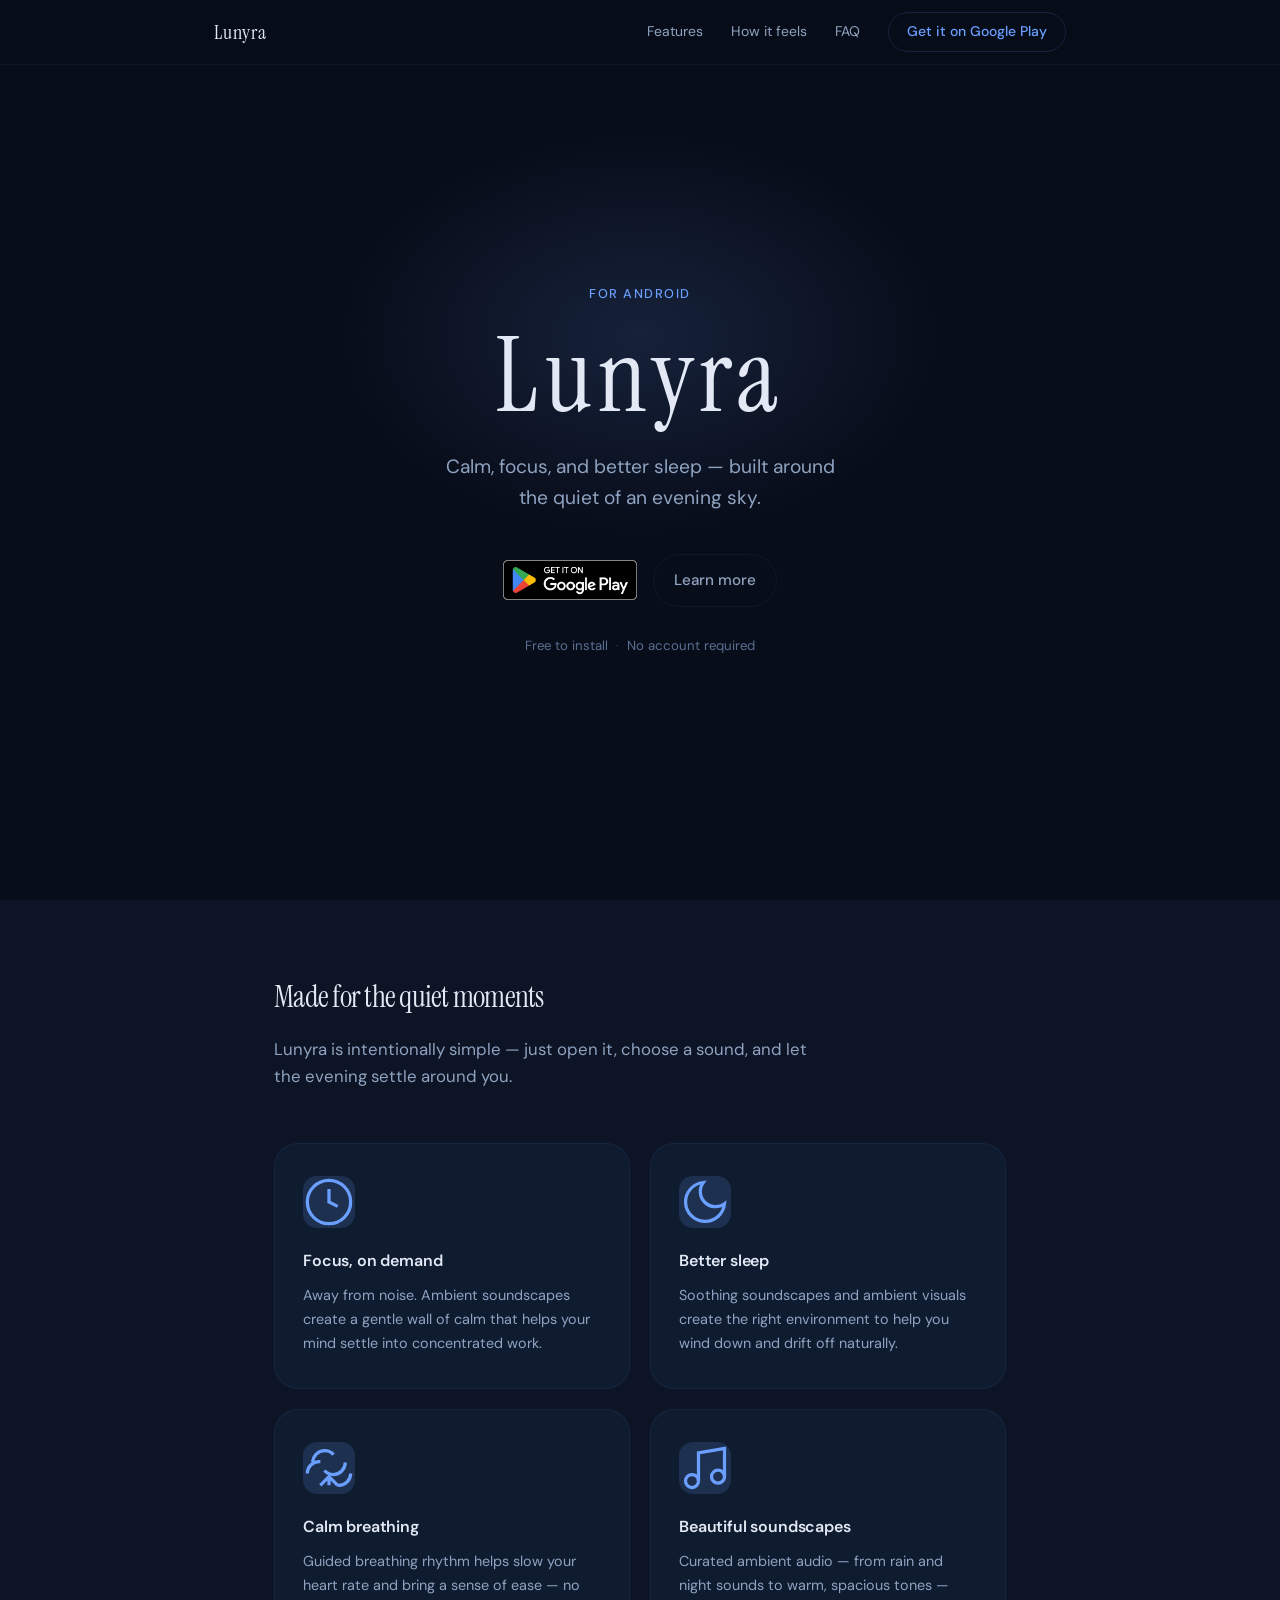
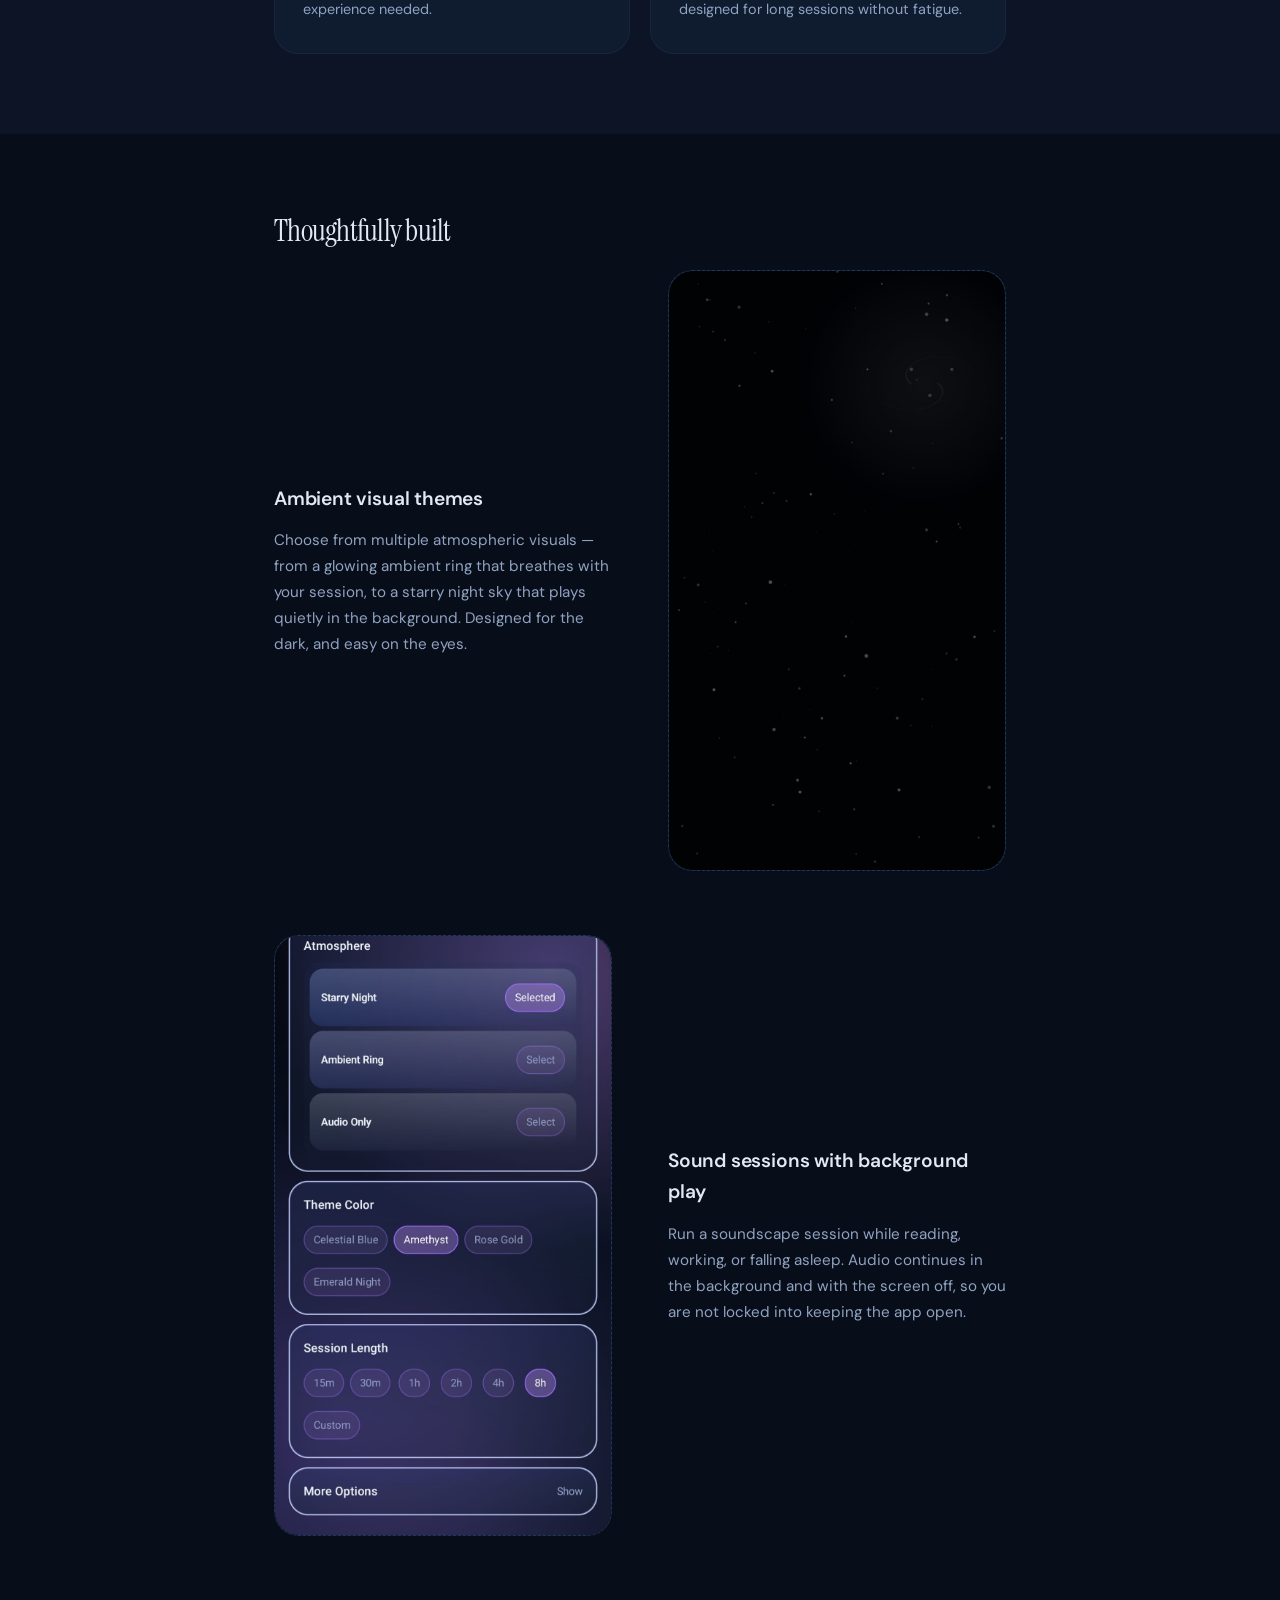
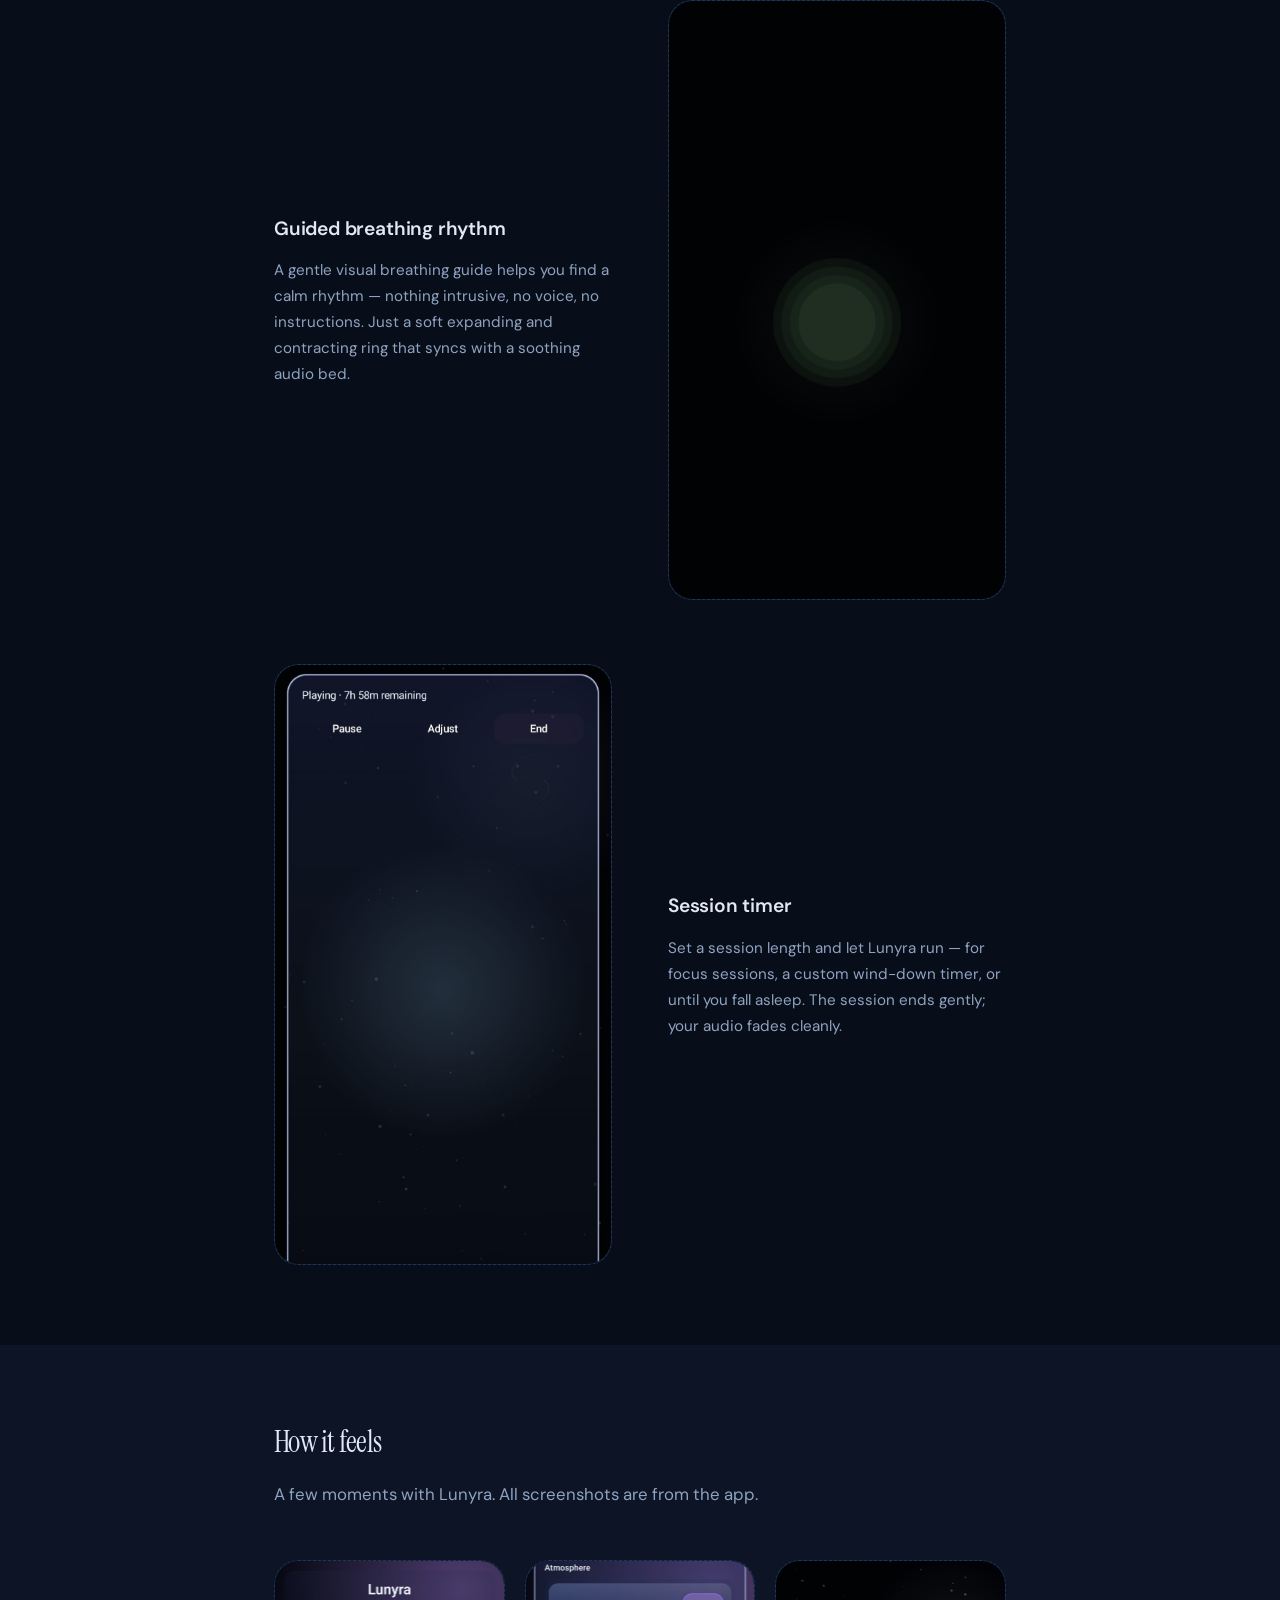
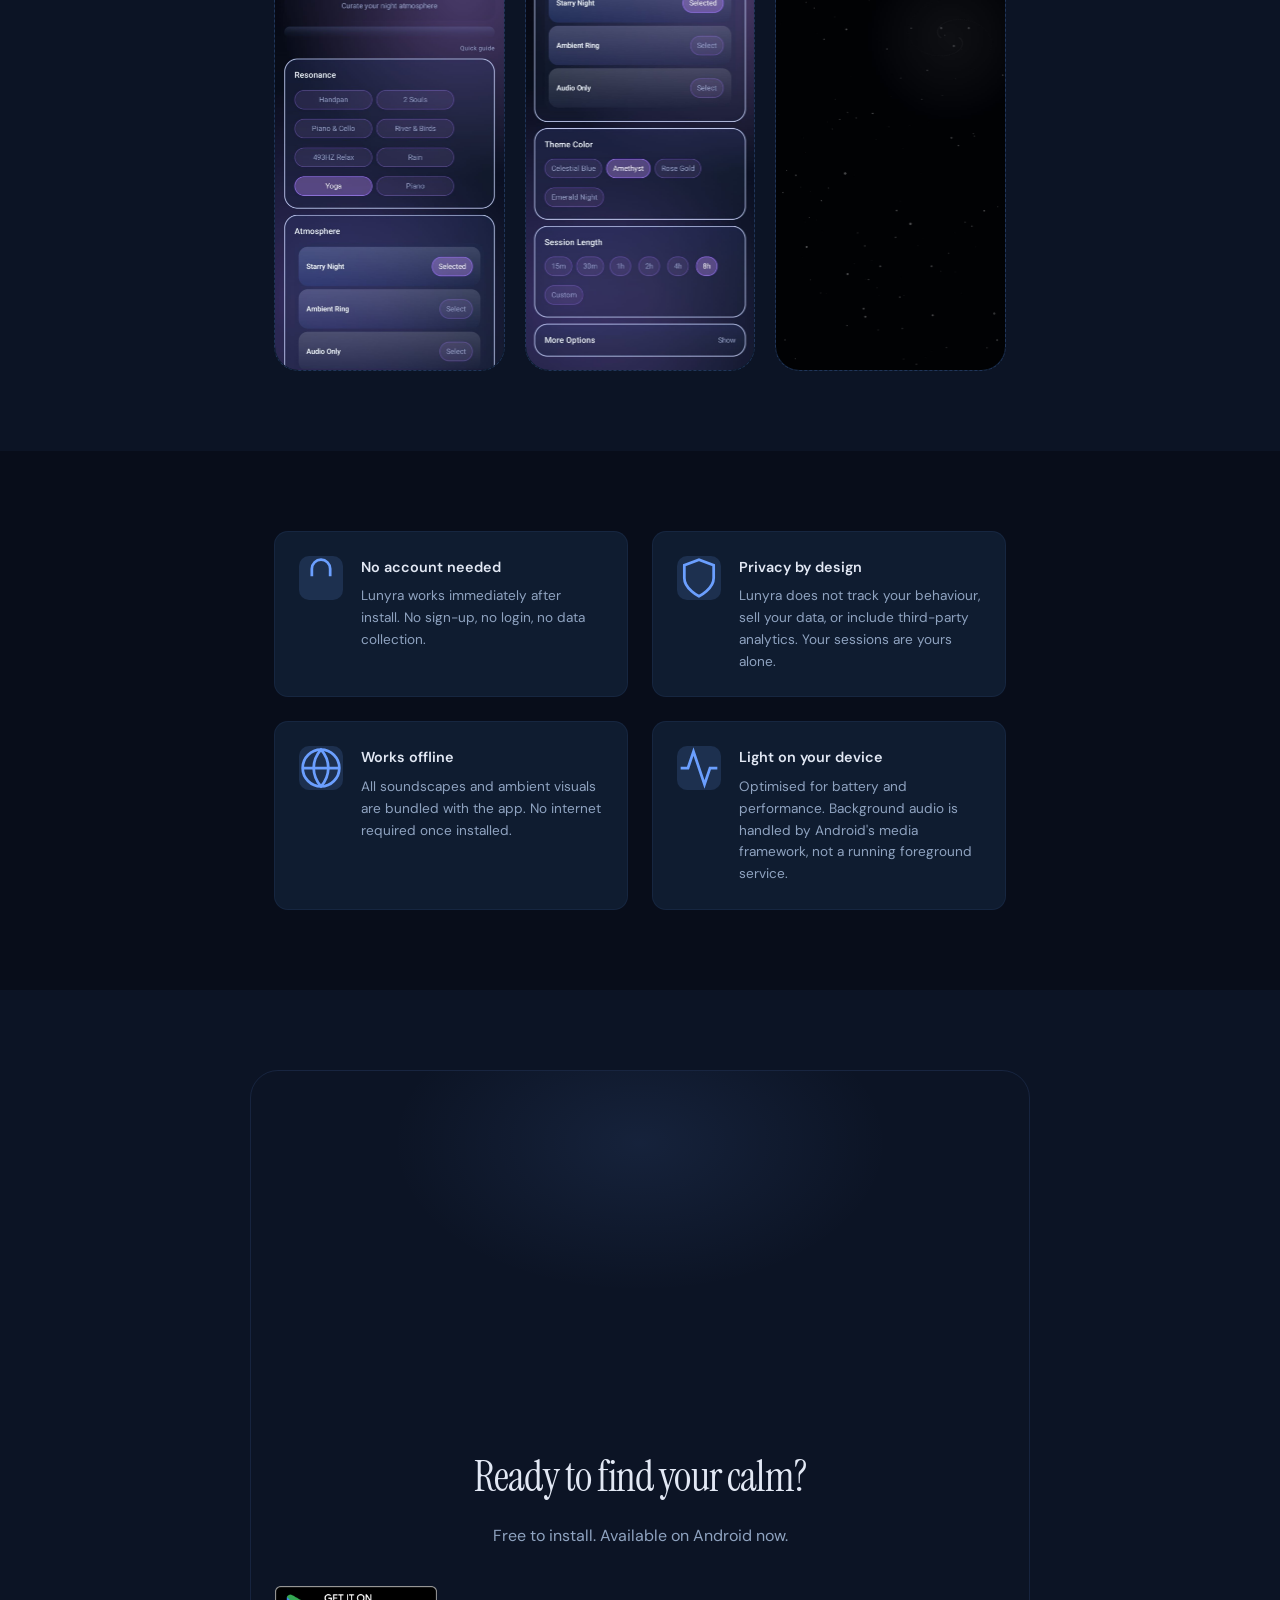
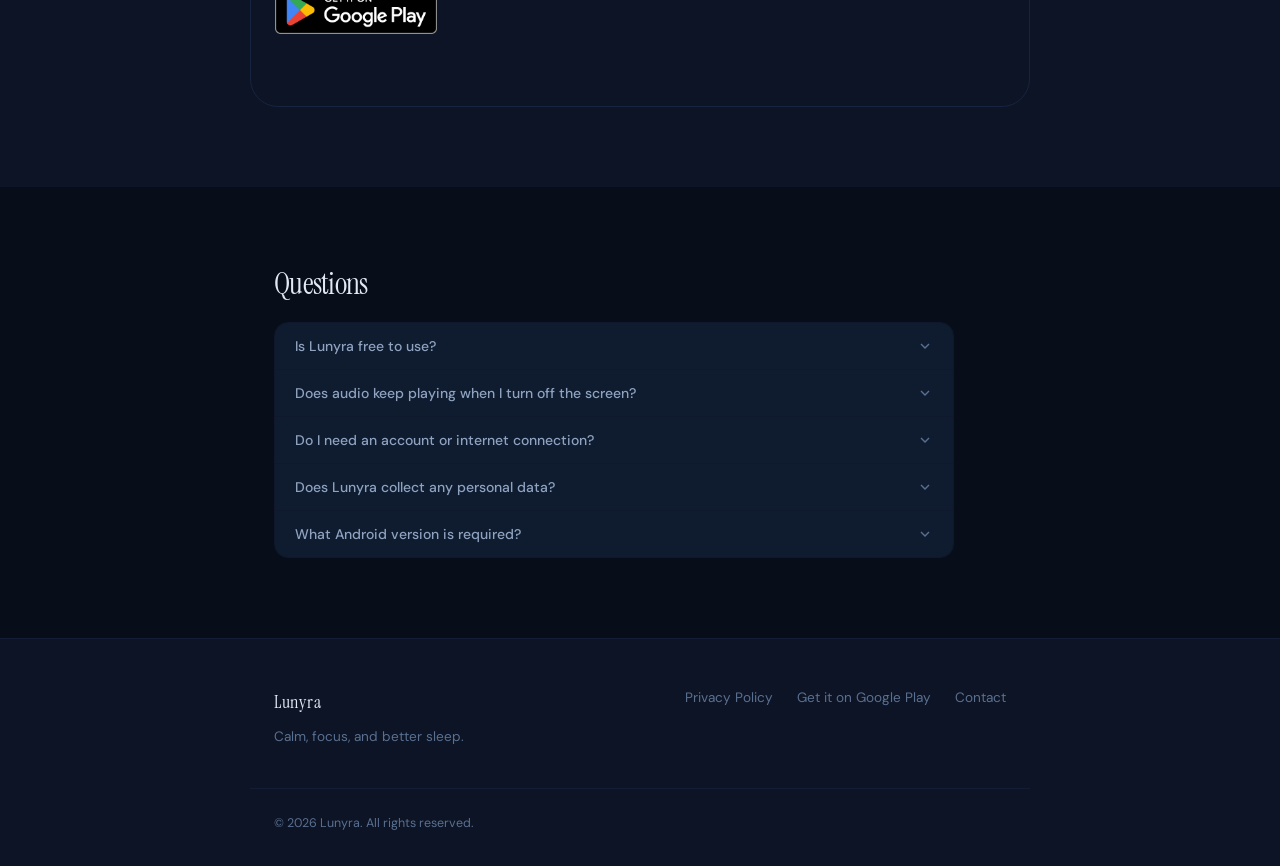
==== index.html @ d8f39ef3 "Use official Google Play PNG badge in hero and bottom CTA" ====
<!DOCTYPE html>
<html lang="en">
<head>
  <meta charset="UTF-8">
  <meta name="viewport" content="width=device-width, initial-scale=1.0">
  <title>Lunyra — Calm, Focus & Sleep Sounds for Android</title>
  <meta name="description" content="Lunyra is a beautiful, minimal Android app for calm focus, better sleep, and relaxation. Soothing soundscapes, breathing guidance, and ambient visuals — designed to help you wind down.">
  <link rel="canonical" href="https://80ezstudio.github.io/Lunyra/">
  <meta name="theme-color" content="#0a1628">

  <!-- Open Graph -->
  <meta property="og:type" content="website">
  <meta property="og:url" content="https://80ezstudio.github.io/Lunyra/">
  <meta property="og:title" content="Lunyra — Calm, Focus & Sleep Sounds for Android">
  <meta property="og:description" content="A minimal, beautiful app for calm focus, sleep, and relaxation. Soothing soundscapes and ambient visuals — available on Google Play.">
  <meta property="og:image" content="https://80ezstudio.github.io/Lunyra/assets/og-image.png">
  <meta property="og:site_name" content="Lunyra">

  <!-- Twitter Card -->
  <meta name="twitter:card" content="summary_large_image">
  <meta name="twitter:title" content="Lunyra — Calm, Focus & Sleep Sounds for Android">
  <meta name="twitter:description" content="A minimal, beautiful app for calm focus, sleep, and relaxation. Available free on Google Play.">
  <meta name="twitter:image" content="https://80ezstudio.github.io/Lunyra/assets/og-image.png">

  <!-- Schema.org -->
  <!-- ASSUMPTION: aggregateRating REMOVED — no verified Play Store rating exists yet.
       Restore only with real data from Google Play Console. Do not fabricate. -->
  <script type="application/ld+json">
  {
    "@context": "https://schema.org",
    "@type": "MobileApplication",
    "name": "Lunyra",
    "operatingSystem": "Android",
    "applicationCategory": "HealthAndFitnessApplication",
    "offers": {
      "@type": "Offer",
      "price": "0",
      "priceCurrency": "USD"
    },
    "description": "Lunyra is a calm, minimal Android app for focus, sleep, and relaxation. Features soothing soundscapes, breathing guidance, and ambient visuals.",
    "mainEntityOfPage": "https://80ezstudio.github.io/Lunyra/"
  }
  </script>

  <link rel="manifest" href="site.webmanifest">
  
  <link rel="icon" type="image/png" href="favicon.ico">
  <link rel="preconnect" href="https://fonts.googleapis.com">
  <link rel="preconnect" href="https://fonts.gstatic.com" crossorigin>
  <link href="https://fonts.googleapis.com/css2?family=DM+Sans:ital,opsz,wght@0,9..40,300;0,9..40,400;0,9..40,500;0,9..40,600;1,9..40,300&family=Instrument+Serif:ital@0;1&display=swap" rel="stylesheet">



  <link rel="stylesheet" href="styles.css">

  <!-- Values needing verification — see CONFIG.js -->
  <!-- ASSUMPTION: Update DOMAIN, PLAY_URL, OG_IMAGE, FAVICON before deploying -->
  <script src="CONFIG.js" defer></script>
</head>
<body>

  <!-- ─── NAV ─────────────────────────────────────── -->
  <nav class="nav" role="navigation" aria-label="Main navigation">
    <div class="nav-inner">
      <a href="/Lunyra/" class="nav-logo" aria-label="Lunyra home">
        <span class="nav-logo-text">Lunyra</span>
      </a>
      <div class="nav-links">
        <a href="#features" class="nav-link">Features</a>
        <a href="#how-it-feels" class="nav-link">How it feels</a>
        <a href="#faq" class="nav-link">FAQ</a>
        <a href="https://play.google.com/store/apps/details?id=com.eightyezstudio.lunyra" class="nav-cta" rel="noopener noreferrer" target="_blank">Get it on Google Play</a>
      </div>
      <button class="nav-mobile-toggle" aria-label="Open menu" aria-expanded="false" aria-controls="mobile-menu">
        <span></span><span></span><span></span>
      </button>
    </div>
    <div id="mobile-menu" class="nav-mobile-menu" hidden>
      <a href="#features" class="nav-mobile-link">Features</a>
      <a href="#how-it-feels" class="nav-mobile-link">How it feels</a>
      <a href="#faq" class="nav-mobile-link">FAQ</a>
      <a href="https://play.google.com/store/apps/details?id=com.eightyezstudio.lunyra" class="nav-mobile-cta" rel="noopener noreferrer" target="_blank">Get it on Google Play</a>
    </div>
  </nav>

  <main>

    <!-- ─── HERO ──────────────────────────────────────── -->
    <section class="hero" aria-labelledby="hero-heading">
      <div class="hero-glow" aria-hidden="true"></div>
      <div class="hero-content">
        <div class="hero-eyebrow">For Android</div>
        <h1 id="hero-heading" class="hero-title">Lunyra</h1>
        <p class="hero-subtitle">Calm, focus, and better sleep — built around the quiet of an evening sky.</p>
        <div class="hero-actions">
<a href="https://play.google.com/store/apps/details?id=com.eightyezstudio.lunyra" rel="noopener noreferrer" target="_blank" aria-label="Get Lunyra on Google Play"><img src="/assets/google-play-badge.png" height="40" alt="Get Lunyra on Google Play" style="display:block;" /></a>
          <a href="#features" class="btn-ghost">Learn more</a>
        </div>
        <div class="hero-trust">
          <!-- ASSUMPTION: Star rating hidden — no verified Play Store rating available.
               Unhide in script.js once CONFIG.PLAY_RATING is verified real data. -->
          <span id="hero-rating" class="hero-rating" aria-label="Rated on Google Play" style="display:none">
            <svg viewBox="0 0 24 24" fill="#f59e0b" aria-hidden="true"><path d="M12 2l3.09 6.26L22 9.27l-5 4.87 1.18 6.88L12 17.77l-6.18 3.25L7 14.14 2 9.27l6.91-1.01L12 2z"/></svg>
            <span id="hero-rating-value"></span>
          </span>
          <span id="hero-rating-dot" class="hero-divider" aria-hidden="true" style="display:none">·</span>
          <span>Free to install</span>
          <span class="hero-divider" aria-hidden="true">·</span>
          <span>No account required</span>
        </div>
      </div>
    </section>

    <!-- ─── BENEFITS ─────────────────────────────────── -->
    <section class="section benefits" id="benefits" aria-labelledby="benefits-heading">
      <div class="container">
        <h2 id="benefits-heading" class="section-title">Made for the quiet moments</h2>
        <p class="section-sub">Lunyra is intentionally simple — just open it, choose a sound, and let the evening settle around you.</p>
        <div class="benefits-grid">

          <div class="benefit-card">
            <div class="benefit-icon" aria-hidden="true">
              <svg viewBox="0 0 24 24" fill="none" stroke="currentColor" stroke-width="1.5"><path d="M12 22c5.523 0 10-4.477 10-10S17.523 2 12 2 2 6.477 2 12s4.477 10 10 10z"/><path d="M12 6v6l4 2"/></svg>
            </div>
            <h3>Focus, on demand</h3>
            <p>Away from noise. Ambient soundscapes create a gentle wall of calm that helps your mind settle into concentrated work.</p>
          </div>

          <div class="benefit-card">
            <div class="benefit-icon" aria-hidden="true">
              <svg viewBox="0 0 24 24" fill="none" stroke="currentColor" stroke-width="1.5"><path d="M21 12.79A9 9 0 1 1 11.21 3 7 7 0 0 0 21 12.79z"/></svg>
            </div>
            <h3>Better sleep</h3>
            <p>Soothing soundscapes and ambient visuals create the right environment to help you wind down and drift off naturally.</p>
          </div>

          <div class="benefit-card">
            <div class="benefit-icon" aria-hidden="true">
              <svg viewBox="0 0 24 24" fill="none" stroke="currentColor" stroke-width="1.5"><path d="M4.5 9.5C4.5 6.46 6.96 4 10 4c1.66 0 3.11.72 4.11 1.85"/><path d="M2 14.5C2 11.46 4.46 9 7.5 9h.5"/><path d="M19.5 9.5C19.5 12.54 17.04 15 14 15c-1.66 0-3.11-.72-4.11-1.85"/><path d="M22 14.5c0 3.04-2.46 5.5-5.5 5.5h-.5"/><path d="M12 20v-4M8 20l4-4 4 4"/></svg>
            </div>
            <h3>Calm breathing</h3>
            <p>Guided breathing rhythm helps slow your heart rate and bring a sense of ease — no experience needed.</p>
          </div>

          <div class="benefit-card">
            <div class="benefit-icon" aria-hidden="true">
              <svg viewBox="0 0 24 24" fill="none" stroke="currentColor" stroke-width="1.5"><path d="M9 18V5l12-2v13"/><circle cx="6" cy="18" r="3"/><circle cx="18" cy="16" r="3"/></svg>
            </div>
            <h3>Beautiful soundscapes</h3>
            <p>Curated ambient audio — from rain and night sounds to warm, spacious tones — designed for long sessions without fatigue.</p>
          </div>

        </div>
      </div>
    </section>

    <!-- ─── FEATURES ──────────────────────────────────── -->
    <section class="section features" id="features" aria-labelledby="features-heading">
      <div class="container">
        <h2 id="features-heading" class="section-title">Thoughtfully built</h2>
        <div class="features-list">

          <div class="feature-row">
            <div class="feature-text">
              <h3>Ambient visual themes</h3>
              <p>Choose from multiple atmospheric visuals — from a glowing ambient ring that breathes with your session, to a starry night sky that plays quietly in the background. Designed for the dark, and easy on the eyes.</p>
            </div>
            <div class="feature-visual" aria-label="Ambient visual theme screenshot">
              <div class="screenshot-placeholder">
                <img src="assets/screenshot-ambient.png" alt="Lunyra ambient visual theme — glowing ambient ring in a dark room" loading="lazy">
              </div>
            </div>
          </div>

          <div class="feature-row feature-row--reverse">
            <div class="feature-text">
              <h3>Sound sessions with background play</h3>
              <p>Run a soundscape session while reading, working, or falling asleep. Audio continues in the background and with the screen off, so you are not locked into keeping the app open.</p>
            </div>
            <div class="feature-visual" aria-label="Soundscape session screenshot">
              <div class="screenshot-placeholder">
                <img src="assets/screenshot-home-2.png" alt="Lunyra sound session with background play" loading="lazy">
              </div>
            </div>
          </div>

          <div class="feature-row">
            <div class="feature-text">
              <h3>Guided breathing rhythm</h3>
              <p>A gentle visual breathing guide helps you find a calm rhythm — nothing intrusive, no voice, no instructions. Just a soft expanding and contracting ring that syncs with a soothing audio bed.</p>
            </div>
            <div class="feature-visual" aria-label="Breathing guide screenshot">
              <div class="screenshot-placeholder">
                <img src="assets/screenshot-breathing.png" alt="Lunyra breathing guide — breathing bloom ring expanding in a calm dark environment" loading="lazy">
              </div>
            </div>
          </div>

          <div class="feature-row feature-row--reverse">
            <div class="feature-text">
              <h3>Session timer</h3>
              <p>Set a session length and let Lunyra run — for focus sessions, a custom wind-down timer, or until you fall asleep. The session ends gently; your audio fades cleanly.</p>
            </div>
            <div class="feature-visual" aria-label="Session timer screenshot">
              <div class="screenshot-placeholder">
                <img src="assets/screenshot-soundscape.png" alt="Lunyra session timer — active countdown showing time remaining" loading="lazy">
              </div>
            </div>
          </div>

        </div>
      </div>
    </section>

    <!-- ─── SCREENSHOTS ──────────────────────────────── -->
    <section class="section screenshots" id="how-it-feels" aria-labelledby="screenshots-heading">
      <div class="container">
        <h2 id="screenshots-heading" class="section-title">How it feels</h2>
        <p class="section-sub">A few moments with Lunyra. All screenshots are from the app.</p>
        <div class="screenshots-row">
          <div class="screenshot-item" aria-label="Lunyra app screenshot — home screen">
            <div class="screenshot-placeholder screenshot-placeholder--tall">
              <img src="assets/screenshot-home.png" alt="Lunyra home screen showing available soundscapes and ambient themes" loading="lazy">
            </div>
          </div>
          <div class="screenshot-item" aria-label="Lunyra app screenshot — soundscape session">
            <div class="screenshot-placeholder screenshot-placeholder--tall">
              <img src="assets/screenshot-home-2.png" alt="Lunyra soundscape session — atmosphere and theme color selection" loading="lazy">
            </div>
          </div>
          <div class="screenshot-item" aria-label="Lunyra app screenshot — ambient visual theme">
            <div class="screenshot-placeholder screenshot-placeholder--tall">
              <img src="assets/screenshot-ambient.png" alt="Lunyra ambient visual theme — calm glowing ring in a dark room" loading="lazy">
            </div>
          </div>
        </div>
      </div>
    </section>

    <!-- ─── PRIVACY / TRUST ──────────────────────────── -->
    <section class="section trust" aria-labelledby="trust-heading">
      <div class="container">
        <h2 id="trust-heading" class="sr-only">Privacy and trust</h2>
        <div class="trust-grid">
          <div class="trust-item">
            <div class="trust-icon" aria-hidden="true">
              <svg viewBox="0 0 24 24" fill="none" stroke="currentColor" stroke-width="1.5"><rect x="3" y="11" rx="2" ry="2"/><path d="M7 11V7a5 5 0 0 1 10 0v4"/></svg>
            </div>
            <div>
              <h3>No account needed</h3>
              <p>Lunyra works immediately after install. No sign-up, no login, no data collection.</p>
            </div>
          </div>
          <div class="trust-item">
            <div class="trust-icon" aria-hidden="true">
              <svg viewBox="0 0 24 24" fill="none" stroke="currentColor" stroke-width="1.5"><path d="M12 22s8-4 8-10V5l-8-3-8 3v7c0 6 8 10 8 10z"/></svg>
            </div>
            <div>
              <h3>Privacy by design</h3>
              <p>Lunyra does not track your behaviour, sell your data, or include third-party analytics. Your sessions are yours alone.</p>
            </div>
          </div>
          <div class="trust-item">
            <div class="trust-icon" aria-hidden="true">
              <svg viewBox="0 0 24 24" fill="none" stroke="currentColor" stroke-width="1.5"><circle cx="12" cy="12" r="10"/><line x1="2" y1="12" x2="22" y2="12"/><path d="M12 2a15.3 15.3 0 0 1 4 10 15.3 15.3 0 0 1-4 10 15.3 15.3 0 0 1-4-10 15.3 15.3 0 0 1 4-10z"/></svg>
            </div>
            <div>
              <h3>Works offline</h3>
              <p>All soundscapes and ambient visuals are bundled with the app. No internet required once installed.</p>
            </div>
          </div>
          <div class="trust-item">
            <div class="trust-icon" aria-hidden="true">
              <svg viewBox="0 0 24 24" fill="none" stroke="currentColor" stroke-width="1.5"><polyline points="22 12 18 12 15 21 9 3 6 12 2 12"/></svg>
            </div>
            <div>
              <h3>Light on your device</h3>
              <p>Optimised for battery and performance. Background audio is handled by Android's media framework, not a running foreground service.</p>
            </div>
          </div>
        </div>
      </div>
    </section>

    <!-- ─── CTA ─────────────────────────────────────── -->
    <section class="section cta-section" aria-labelledby="cta-heading">
      <div class="container cta-inner">
        <div class="cta-glow" aria-hidden="true"></div>
        <h2 id="cta-heading" class="cta-title">Ready to find your calm?</h2>
        <p class="cta-sub">Free to install. Available on Android now.</p>
<a href="https://play.google.com/store/apps/details?id=com.eightyezstudio.lunyra" rel="noopener noreferrer" target="_blank" aria-label="Get Lunyra on Google Play"><img src="/assets/google-play-badge.png" height="48" alt="Get Lunyra on Google Play" style="display:block;" /></a>
      </div>
    </section>

    <!-- ─── FAQ ──────────────────────────────────────── -->
    <section class="section faq" id="faq" aria-labelledby="faq-heading">
      <div class="container">
        <h2 id="faq-heading" class="section-title">Questions</h2>
        <div class="faq-list" role="list">

          <div class="faq-item" role="listitem">
            <button class="faq-question" aria-expanded="false" aria-controls="faq-1">
              <span>Is Lunyra free to use?</span>
              <svg class="faq-chevron" viewBox="0 0 24 24" fill="none" stroke="currentColor" stroke-width="2" aria-hidden="true"><polyline points="6 9 12 15 18 9"/></svg>
            </button>
            <div id="faq-1" class="faq-answer" hidden>
              <p>Yes. The core app is completely free to install and use. All ambient themes, soundscapes, and breathing guidance are included at no cost.</p>
            </div>
          </div>

          <div class="faq-item" role="listitem">
            <button class="faq-question" aria-expanded="false" aria-controls="faq-2">
              <span>Does audio keep playing when I turn off the screen?</span>
              <svg class="faq-chevron" viewBox="0 0 24 24" fill="none" stroke="currentColor" stroke-width="2" aria-hidden="true"><polyline points="6 9 12 15 18 9"/></svg>
            </button>
            <div id="faq-2" class="faq-answer" hidden>
              <p>Yes. Audio continues in the background when you lock your screen or switch apps. Android handles this natively — no special setting needed.</p>
            </div>
          </div>

          <div class="faq-item" role="listitem">
            <button class="faq-question" aria-expanded="false" aria-controls="faq-3">
              <span>Do I need an account or internet connection?</span>
              <svg class="faq-chevron" viewBox="0 0 24 24" fill="none" stroke="currentColor" stroke-width="2" aria-hidden="true"><polyline points="6 9 12 15 18 9"/></svg>
            </button>
            <div id="faq-3" class="faq-answer" hidden>
              <p>No account, no login, no internet required. Everything runs locally on your device. Once installed, Lunyra works fully offline.</p>
            </div>
          </div>

          <div class="faq-item" role="listitem">
            <button class="faq-question" aria-expanded="false" aria-controls="faq-4">
              <span>Does Lunyra collect any personal data?</span>
              <svg class="faq-chevron" viewBox="0 0 24 24" fill="none" stroke="currentColor" stroke-width="2" aria-hidden="true"><polyline points="6 9 12 15 18 9"/></svg>
            </button>
            <div id="faq-4" class="faq-answer" hidden>
              <p>No. Lunyra does not use trackers, analytics, or any form of data collection. Your session history and usage remain entirely on your device. See our <a href="/Lunyra/privacy-policy.html">Privacy Policy</a> for full details.</p>
            </div>
          </div>

          <div class="faq-item" role="listitem">
            <button class="faq-question" aria-expanded="false" aria-controls="faq-5">
              <span>What Android version is required?</span>
              <svg class="faq-chevron" viewBox="0 0 24 24" fill="none" stroke="currentColor" stroke-width="2" aria-hidden="true"><polyline points="6 9 12 15 18 9"/></svg>
            </button>
            <div id="faq-5" class="faq-answer" hidden>
              <p>Lunyra requires Android 8.0 (API level 26) or later. The app is lightweight and designed to run smoothly on a wide range of devices.</p>
            </div>
          </div>

        </div>
      </div>
    </section>

  </main>

  <!-- ─── FOOTER ─────────────────────────────────────── -->
  <footer class="footer">
    <div class="footer-inner">
      <div class="footer-brand">
        <span class="footer-logo">Lunyra</span>
        <p class="footer-tagline">Calm, focus, and better sleep.</p>
      </div>
      <nav class="footer-nav" aria-label="Footer navigation">
        <a href="/Lunyra/privacy-policy.html">Privacy Policy</a>
        <a href="https://play.google.com/store/apps/details?id=com.eightyezstudio.lunyra" rel="noopener noreferrer" target="_blank">Get it on Google Play</a>
        <a href="mailto:80ezstudio@gmail.com">Contact</a>
      </nav>
    </div>
    <div class="footer-bottom">
      <p>&copy; 2026 Lunyra. All rights reserved.</p>
    </div>
  </footer>

  <script src="script.js" defer></script>
</body>
</html>
---- styles.css ----
/* ─── TOKENS ──────────────────────────────────────────── */
:root {
  --bg:        #080d1a;
  --bg-2:      #0c1425;
  --bg-3:      #111827;
  --surface:   #0f1c30;
  --surface-2: #162040;
  --border:    rgba(99, 155, 255, 0.08);
  --accent:    #6b9fff;
  --accent-dim: rgba(107, 159, 255, 0.15);
  --text-1:    #e2e8f4;
  --text-2:    #8fa3c0;
  --text-3:    #5a7091;
  --glow:      rgba(107, 159, 255, 0.12);
  --glow-2:    rgba(107, 159, 255, 0.22);

  --radius-sm: 8px;
  --radius:    14px;
  --radius-lg: 24px;

  --font-body: 'DM Sans', system-ui, sans-serif;
  --font-display: 'Instrument Serif', Georgia, serif;

  --max-w: 780px;
  --section-py: 80px;
}

/* ─── RESET ─────────────────────────────────────────── */
*, *::before, *::after { box-sizing: border-box; margin: 0; padding: 0; }

html {
  scroll-behavior: smooth;
  -webkit-text-size-adjust: 100%;
}

body {
  font-family: var(--font-body);
  background: var(--bg);
  color: var(--text-1);
  line-height: 1.65;
  font-size: 16px;
  overflow-x: hidden;
}

img, video { display: block; max-width: 100%; }
a { color: inherit; text-decoration: none; }
button { font-family: inherit; cursor: pointer; border: none; background: none; }
ul, ol { list-style: none; }

::selection { background: var(--accent-dim); color: var(--text-1); }

::-webkit-scrollbar { width: 6px; }
::-webkit-scrollbar-track { background: var(--bg); }
::-webkit-scrollbar-thumb { background: var(--surface-2); border-radius: 3px; }
::-webkit-scrollbar-thumb:hover { background: var(--accent-dim); }

/* ─── LAYOUT ─────────────────────────────────────────── */
.container {
  max-width: var(--max-w);
  margin: 0 auto;
  padding: 0 24px;
}

.section {
  padding: var(--section-py) 0;
}

.section-title {
  font-family: var(--font-display);
  font-size: clamp(1.4rem, 3vw, 1.85rem);
  font-weight: 400;
  color: var(--text-1);
  line-height: 1.2;
  margin-bottom: 20px;
  letter-spacing: -0.025em;
}

.section-sub {
  color: var(--text-2);
  font-size: 1.05rem;
  max-width: 540px;
  margin-bottom: 52px;
}

.sr-only {
  position: absolute; width: 1px; height: 1px;
  padding: 0; margin: -1px; overflow: hidden;
  clip: rect(0,0,0,0); white-space: nowrap; border: 0;
}

/* ─── NAV ────────────────────────────────────────────── */
.nav {
  position: fixed;
  top: 0; left: 0; right: 0;
  z-index: 100;
  background: rgba(8, 13, 26, 0.82);
  backdrop-filter: blur(16px);
  -webkit-backdrop-filter: blur(16px);
  border-bottom: 1px solid var(--border);
}

.nav-inner {
  max-width: 900px;
  margin: 0 auto;
  padding: 0 24px;
  height: 64px;
  display: flex;
  align-items: center;
  gap: 32px;
}

.nav-logo { display: flex; align-items: center; gap: 8px; }

.nav-logo-text {
  font-family: var(--font-display);
  font-size: 1.25rem;
  font-weight: 400;
  letter-spacing: 0.04em;
  color: var(--text-1);
}

.nav-links {
  display: flex;
  align-items: center;
  gap: 28px;
  margin-left: auto;
}

.nav-link {
  font-size: 0.875rem;
  color: var(--text-2);
  transition: color 0.2s;
}
.nav-link:hover { color: var(--text-1); }

.nav-cta {
  font-size: 0.875rem;
  font-weight: 500;
  color: var(--accent);
  border: 1px solid var(--accent-dim);
  border-radius: 40px;
  padding: 7px 18px;
  transition: background 0.2s, border-color 0.2s;
}
.nav-cta:hover { background: var(--accent-dim); border-color: var(--accent); }

.nav-mobile-toggle {
  display: none;
  flex-direction: column;
  gap: 5px;
  margin-left: auto;
  padding: 8px;
}
.nav-mobile-toggle span {
  display: block;
  width: 22px;
  height: 2px;
  background: var(--text-2);
  border-radius: 1px;
  transition: transform 0.25s, opacity 0.25s;
}

.nav-mobile-menu {
  background: var(--bg-2);
  border-top: 1px solid var(--border);
  padding: 16px 24px 24px;
  display: flex;
  flex-direction: column;
  gap: 4px;
}
.nav-mobile-menu[hidden] { display: none; }

.nav-mobile-link {
  display: block;
  padding: 10px 0;
  color: var(--text-2);
  font-size: 1rem;
  border-bottom: 1px solid var(--border);
}
.nav-mobile-link:last-of-type { border-bottom: none; }

.nav-mobile-cta {
  display: block;
  margin-top: 12px;
  padding: 12px 20px;
  background: var(--accent);
  color: #080d1a;
  font-weight: 600;
  border-radius: var(--radius);
  text-align: center;
  font-size: 0.95rem;
}

/* ─── HERO ───────────────────────────────────────────── */
.hero {
  position: relative;
  min-height: 100svh;
  display: flex;
  align-items: center;
  justify-content: center;
  text-align: center;
  padding: 120px 24px 80px;
  overflow: hidden;
}

.hero-glow {
  position: absolute;
  top: 15%;
  left: 50%;
  transform: translateX(-50%);
  width: 600px;
  height: 400px;
  background: radial-gradient(ellipse at center, rgba(107, 159, 255, 0.14) 0%, transparent 70%);
  pointer-events: none;
}

.hero-content {
  position: relative;
  z-index: 1;
  max-width: 560px;
}

.hero-eyebrow {
  font-size: 0.8rem;
  font-weight: 500;
  letter-spacing: 0.12em;
  text-transform: uppercase;
  color: var(--accent);
  margin-bottom: 20px;
}

.hero-title {
  font-family: var(--font-display);
  font-size: clamp(3.6rem, 12vw, 6.5rem);
  font-weight: 400;
  letter-spacing: 0.06em;
  color: var(--text-1);
  line-height: 1;
  margin-bottom: 24px;
}

.hero-subtitle {
  font-size: clamp(1rem, 2.5vw, 1.2rem);
  color: var(--text-2);
  max-width: 420px;
  margin: 0 auto 40px;
  line-height: 1.6;
}

.hero-actions {
  display: flex;
  align-items: center;
  justify-content: center;
  gap: 16px;
  flex-wrap: wrap;
}

.hero-trust {
  margin-top: 28px;
  display: flex;
  align-items: center;
  justify-content: center;
  gap: 8px;
  font-size: 0.825rem;
  color: var(--text-3);
  flex-wrap: wrap;
}

.hero-rating {
  display: flex;
  align-items: center;
  gap: 4px;
  font-weight: 500;
  color: var(--text-2);
}

.hero-divider { color: var(--text-3); opacity: 0.5; }

/* ─── BUTTONS ────────────────────────────────────────── */
.btn-primary {
  display: inline-flex;
  align-items: center;
  gap: 10px;
  background: var(--accent);
  color: #080d1a;
  font-weight: 600;
  font-size: 0.95rem;
  padding: 13px 26px;
  border-radius: 40px;
  transition: background 0.2s, transform 0.15s, box-shadow 0.2s;
  box-shadow: 0 0 0 0 rgba(107, 159, 255, 0);
}
.btn-primary:hover {
  background: #8fb5ff;
  transform: translateY(-1px);
  box-shadow: 0 4px 20px rgba(107, 159, 255, 0.28);
}
.btn-primary:active { transform: translateY(0); }
.btn-primary--large { font-size: 1.05rem; padding: 16px 36px; }

.btn-ghost {
  display: inline-flex;
  align-items: center;
  gap: 8px;
  color: var(--text-2);
  font-size: 0.95rem;
  font-weight: 500;
  padding: 13px 20px;
  border-radius: 40px;
  border: 1px solid var(--border);
  transition: border-color 0.2s, color 0.2s, background 0.2s;
}
.btn-ghost:hover { border-color: rgba(99, 155, 255, 0.3); color: var(--text-1); background: rgba(99, 155, 255, 0.05); }

/* ─── BENEFITS ───────────────────────────────────────── */
.benefits { background: var(--bg-2); }

.benefits-grid {
  display: grid;
  grid-template-columns: repeat(auto-fit, minmax(240px, 1fr));
  gap: 20px;
}

.benefit-card {
  background: var(--surface);
  border: 1px solid var(--border);
  border-radius: var(--radius-lg);
  padding: 32px 28px;
  transition: border-color 0.25s, transform 0.25s;
}
.benefit-card:hover {
  border-color: rgba(107, 159, 255, 0.2);
  transform: translateY(-2px);
}

.benefit-icon {
  width: 52px;
  height: 52px;
  display: flex;
  align-items: center;
  justify-content: center;
  background: var(--accent-dim);
  border-radius: 14px;
  color: var(--accent);
  margin-bottom: 20px;
}

.benefit-card h3 {
  font-size: 1rem;
  font-weight: 600;
  color: var(--text-1);
  margin-bottom: 10px;
  letter-spacing: -0.01em;
}

.benefit-card p {
  font-size: 0.9rem;
  color: var(--text-2);
  line-height: 1.65;
}

/* ─── FEATURES ───────────────────────────────────────── */
.features { background: var(--bg); }

.features-list {
  display: flex;
  flex-direction: column;
  gap: 64px;
}

.feature-row {
  display: grid;
  grid-template-columns: 1fr 1fr;
  gap: 56px;
  align-items: center;
}
.feature-row--reverse { direction: rtl; }
.feature-row--reverse > * { direction: ltr; }

.feature-text h3 {
  font-size: 1.2rem;
  font-weight: 600;
  color: var(--text-1);
  margin-bottom: 14px;
  letter-spacing: -0.01em;
}
.feature-text p {
  color: var(--text-2);
  font-size: 0.95rem;
  line-height: 1.7;
}

.feature-visual {
  border-radius: var(--radius-lg);
  overflow: hidden;
}

.screenshot-placeholder {
  background: var(--surface);
  border: 1px dashed rgba(99, 155, 255, 0.2);
  border-radius: var(--radius-lg);
  display: flex;
  flex-direction: column;
  align-items: center;
  justify-content: center;
  gap: 8px;
  color: var(--text-3);
  font-size: 0.8rem;
  min-height: 220px;
  aspect-ratio: 9/16;
  overflow: hidden;
}
.screenshot-placeholder--tall {
  aspect-ratio: 9/16;
  min-height: 320px;
  max-height: 480px;
}
.screenshot-placeholder small { font-size: 0.72rem; letter-spacing: 0.05em; opacity: 0.6; }

/* Feature section screenshots: portrait 9:16 images in portrait containers */
.feature-visual .screenshot-placeholder img,
.screenshot-item .screenshot-placeholder img {
  width: 100%;
  height: 100%;
  object-fit: cover;
  object-position: center top;
  border-radius: inherit;
}

/* ─── SCREENSHOTS ────────────────────────────────────── */
.screenshots { background: var(--bg-2); }

.screenshots-row {
  display: grid;
  grid-template-columns: repeat(3, 1fr);
  gap: 20px;
}

.screenshot-item { border-radius: var(--radius-lg); overflow: hidden; }
.screenshot-item .screenshot-placeholder { min-height: 400px; border-radius: var(--radius-lg); }

/* ─── TRUST ─────────────────────────────────────────── */
.trust { background: var(--bg); }

.trust-grid {
  display: grid;
  grid-template-columns: repeat(auto-fit, minmax(260px, 1fr));
  gap: 24px;
}

.trust-item {
  display: flex;
  gap: 18px;
  align-items: flex-start;
  padding: 24px;
  background: var(--surface);
  border: 1px solid var(--border);
  border-radius: var(--radius);
  transition: border-color 0.2s;
}
.trust-item:hover { border-color: rgba(107, 159, 255, 0.15); }

.trust-icon {
  flex-shrink: 0;
  width: 44px;
  height: 44px;
  display: flex;
  align-items: center;
  justify-content: center;
  background: var(--accent-dim);
  border-radius: 10px;
  color: var(--accent);
}

.trust-item h3 {
  font-size: 0.9rem;
  font-weight: 600;
  color: var(--text-1);
  margin-bottom: 6px;
}
.trust-item p { font-size: 0.85rem; color: var(--text-2); line-height: 1.6; }

/* ─── CTA ────────────────────────────────────────────── */
.cta-section { background: var(--bg-2); }

.cta-inner {
  position: relative;
  text-align: center;
  padding: 72px 24px;
  border: 1px solid rgba(107, 159, 255, 0.12);
  border-radius: 28px;
  overflow: hidden;
}

.cta-glow {
  position: absolute;
  top: 50%;
  left: 50%;
  transform: translate(-50%, -50%);
  width: 500px;
  height: 300px;
  background: radial-gradient(ellipse at center, rgba(107, 159, 255, 0.1) 0%, transparent 70%);
  pointer-events: none;
}

.cta-inner > * { position: relative; z-index: 1; }

.cta-title {
  font-family: var(--font-display);
  font-size: clamp(1.8rem, 4vw, 2.6rem);
  font-weight: 400;
  color: var(--text-1);
  margin-bottom: 12px;
  letter-spacing: -0.02em;
}

.cta-sub {
  color: var(--text-2);
  font-size: 1rem;
  margin-bottom: 36px;
}

/* ─── FAQ ────────────────────────────────────────────── */
.faq {
  background: var(--bg);
}

.faq-list {
  display: flex;
  flex-direction: column;
  gap: 0;
  border: 1px solid var(--border);
  border-radius: var(--radius);
  overflow: hidden;
  max-width: 680px;
}

.faq-item {
  border-bottom: 1px solid var(--border);
}
.faq-item:last-child { border-bottom: none; }

.faq-question {
  width: 100%;
  display: flex;
  align-items: center;
  justify-content: space-between;
  gap: 12px;
  padding: 14px 20px;
  font-size: 0.875rem;
  font-weight: 500;
  color: var(--text-2);
  text-align: left;
  background: var(--surface);
  transition: background 0.15s, color 0.15s;
  cursor: pointer;
  letter-spacing: 0;
}
.faq-question:hover { background: var(--surface-2); color: var(--text-1); }
.faq-question[aria-expanded="true"] { background: var(--surface-2); color: var(--text-1); }

.faq-chevron {
  flex-shrink: 0;
  width: 16px;
  height: 16px;
  color: var(--text-3);
  transition: transform 0.25s ease;
}
.faq-question[aria-expanded="true"] .faq-chevron { transform: rotate(180deg); }

.faq-answer {
  padding: 0 20px 16px;
  background: var(--surface);
}
.faq-answer[hidden] { display: none; }
.faq-answer p {
  font-size: 0.8rem;
  color: var(--text-3);
  line-height: 1.6;
}
.faq-answer a {
  color: var(--accent);
  text-decoration: underline;
}
.faq-answer a:hover { color: #8fb5ff; }

/* ─── FOOTER ─────────────────────────────────────────── */
.footer {
  background: var(--bg-2);
  border-top: 1px solid var(--border);
  padding: 48px 0 32px;
}

.footer-inner {
  max-width: var(--max-w);
  margin: 0 auto;
  padding: 0 24px;
  display: flex;
  align-items: flex-start;
  justify-content: space-between;
  gap: 32px;
  flex-wrap: wrap;
  margin-bottom: 40px;
}

.footer-logo {
  font-family: var(--font-display);
  font-size: 1.15rem;
  letter-spacing: 0.04em;
  color: var(--text-1);
  display: block;
  margin-bottom: 8px;
}
.footer-tagline { font-size: 0.85rem; color: var(--text-3); }

.footer-nav {
  display: flex;
  gap: 24px;
  flex-wrap: wrap;
  align-items: center;
}
.footer-nav a {
  font-size: 0.85rem;
  color: var(--text-3);
  transition: color 0.2s;
}
.footer-nav a:hover { color: var(--text-1); }

.footer-bottom {
  max-width: var(--max-w);
  margin: 0 auto;
  padding: 0 24px;
  border-top: 1px solid var(--border);
  padding-top: 24px;
}
.footer-bottom p { font-size: 0.78rem; color: var(--text-3); }

/* ─── RESPONSIVE ─────────────────────────────────────── */
@media (max-width: 768px) {
  :root { --section-py: 60px; }

  .nav-links { display: none; }
  .nav-mobile-toggle { display: flex; }

  .hero { padding: 100px 20px 72px; }
  .hero-title { font-size: 3.2rem; }

  .feature-row,
  .feature-row--reverse {
    grid-template-columns: 1fr;
    direction: ltr;
    gap: 28px;
  }
  .feature-row--reverse > * { direction: ltr; }

  .screenshots-row { grid-template-columns: 1fr; }
  .screenshots-row .screenshot-placeholder { min-height: 360px; }

  .benefits-grid { grid-template-columns: 1fr; }

  .footer-inner { flex-direction: column; gap: 24px; }
  .footer-nav { gap: 16px; }
}

@media (max-width: 480px) {
  .hero-actions { flex-direction: column; align-items: stretch; }
  .btn-primary, .btn-ghost { justify-content: center; }
  .hero-trust { flex-direction: column; gap: 4px; }
  .hero-divider { display: none; }
  .cta-inner { padding: 52px 20px; }
}
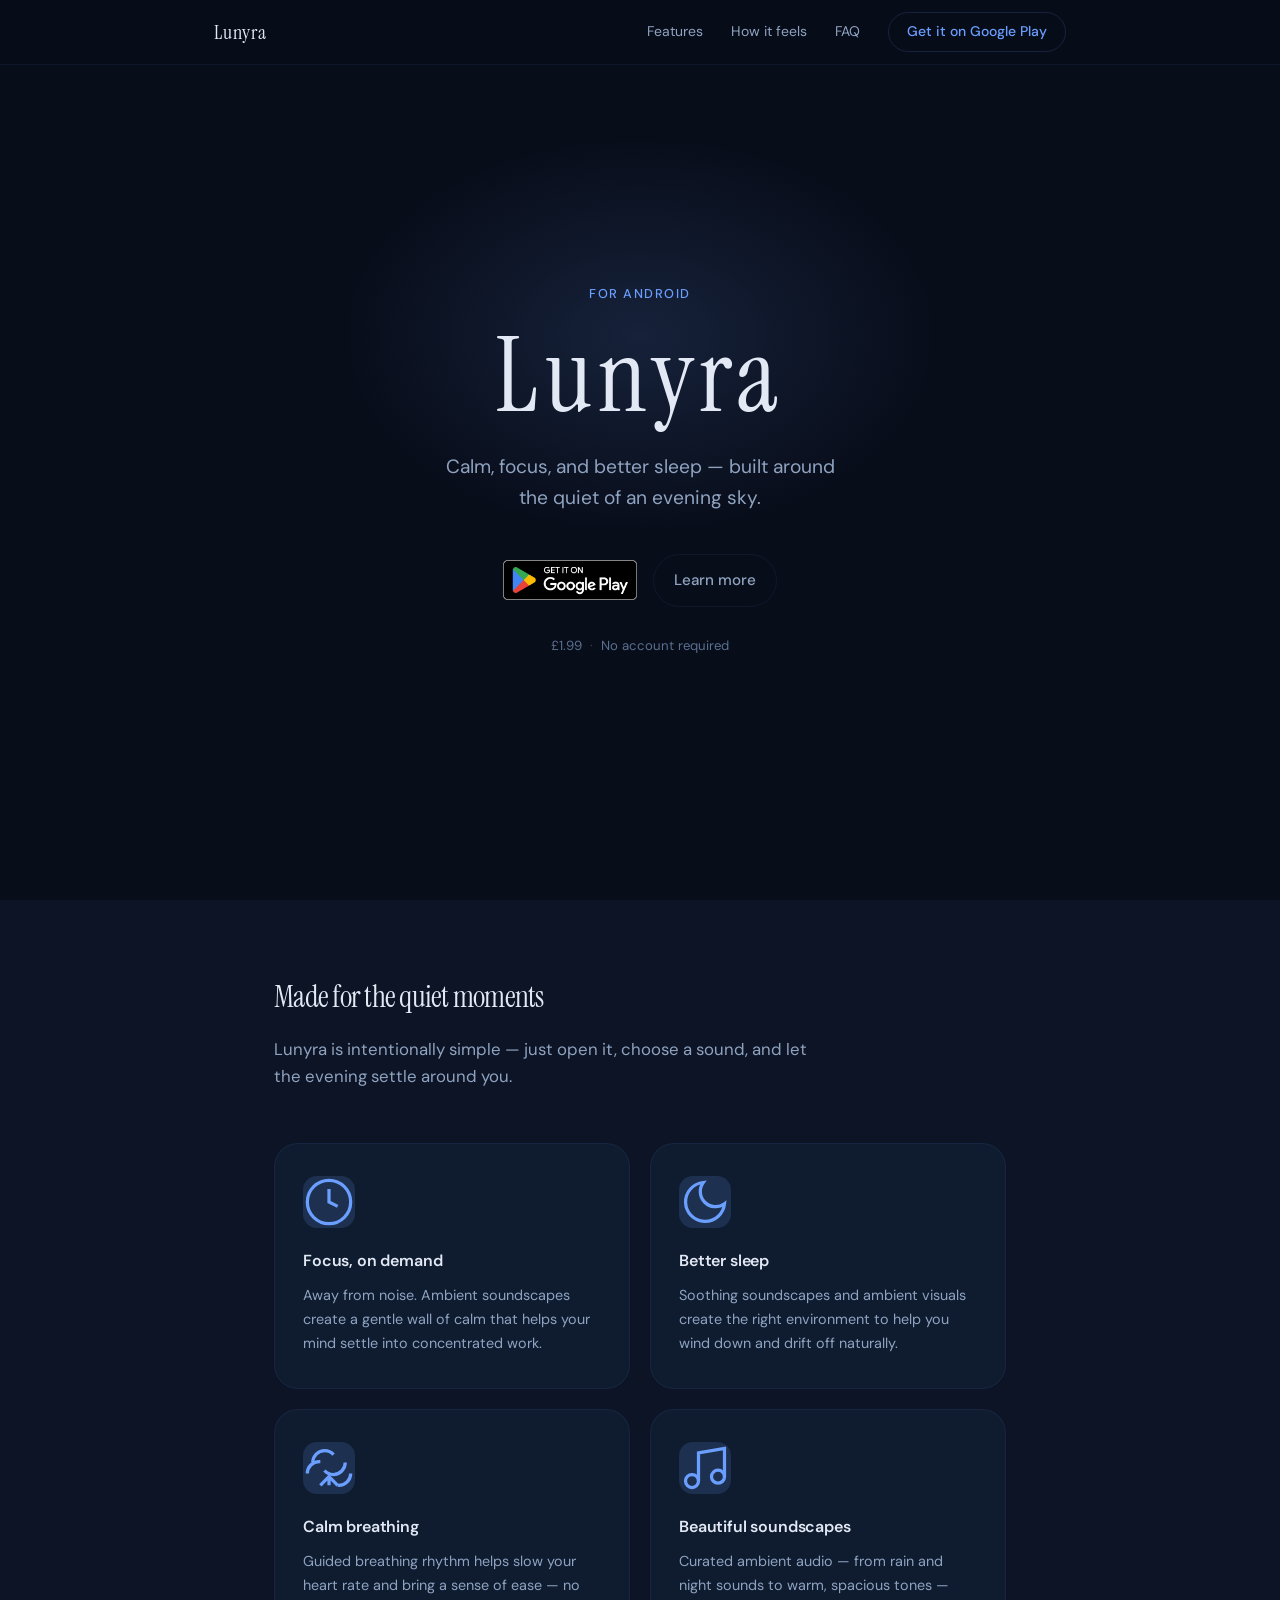
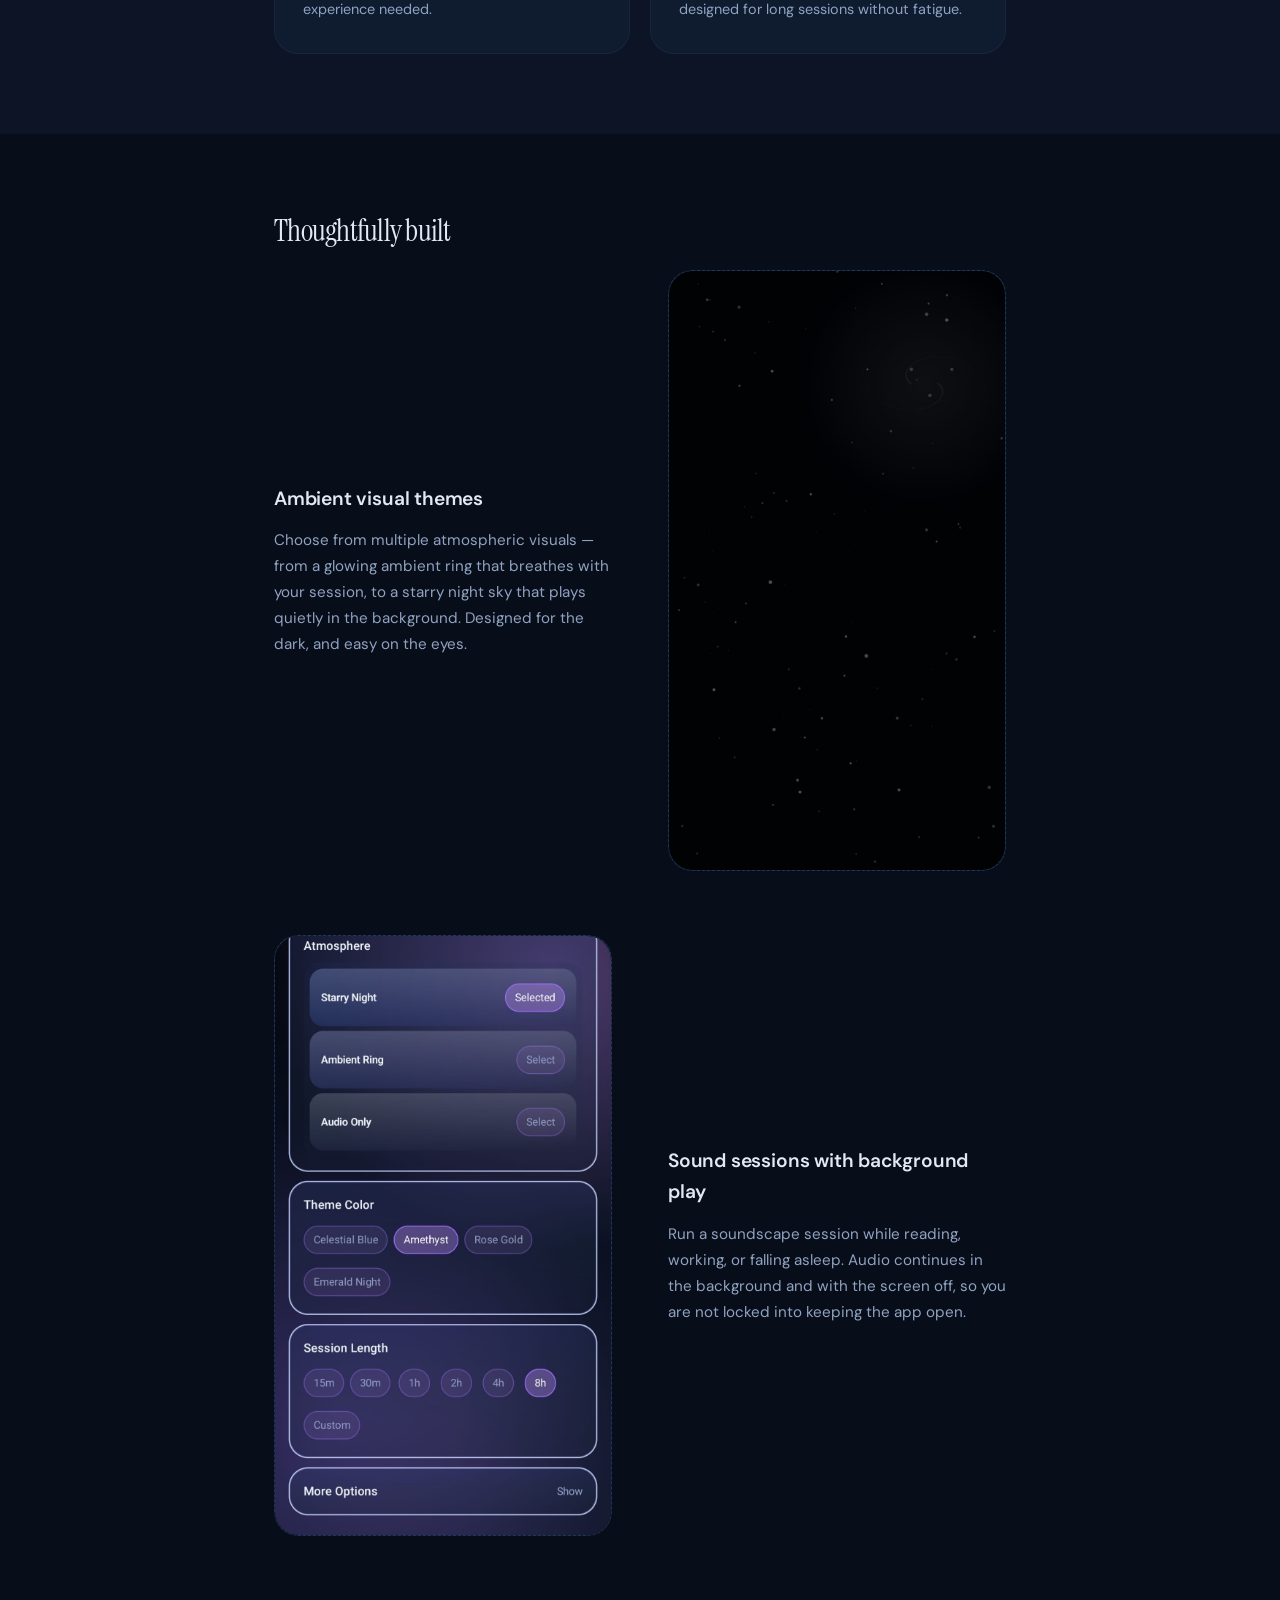
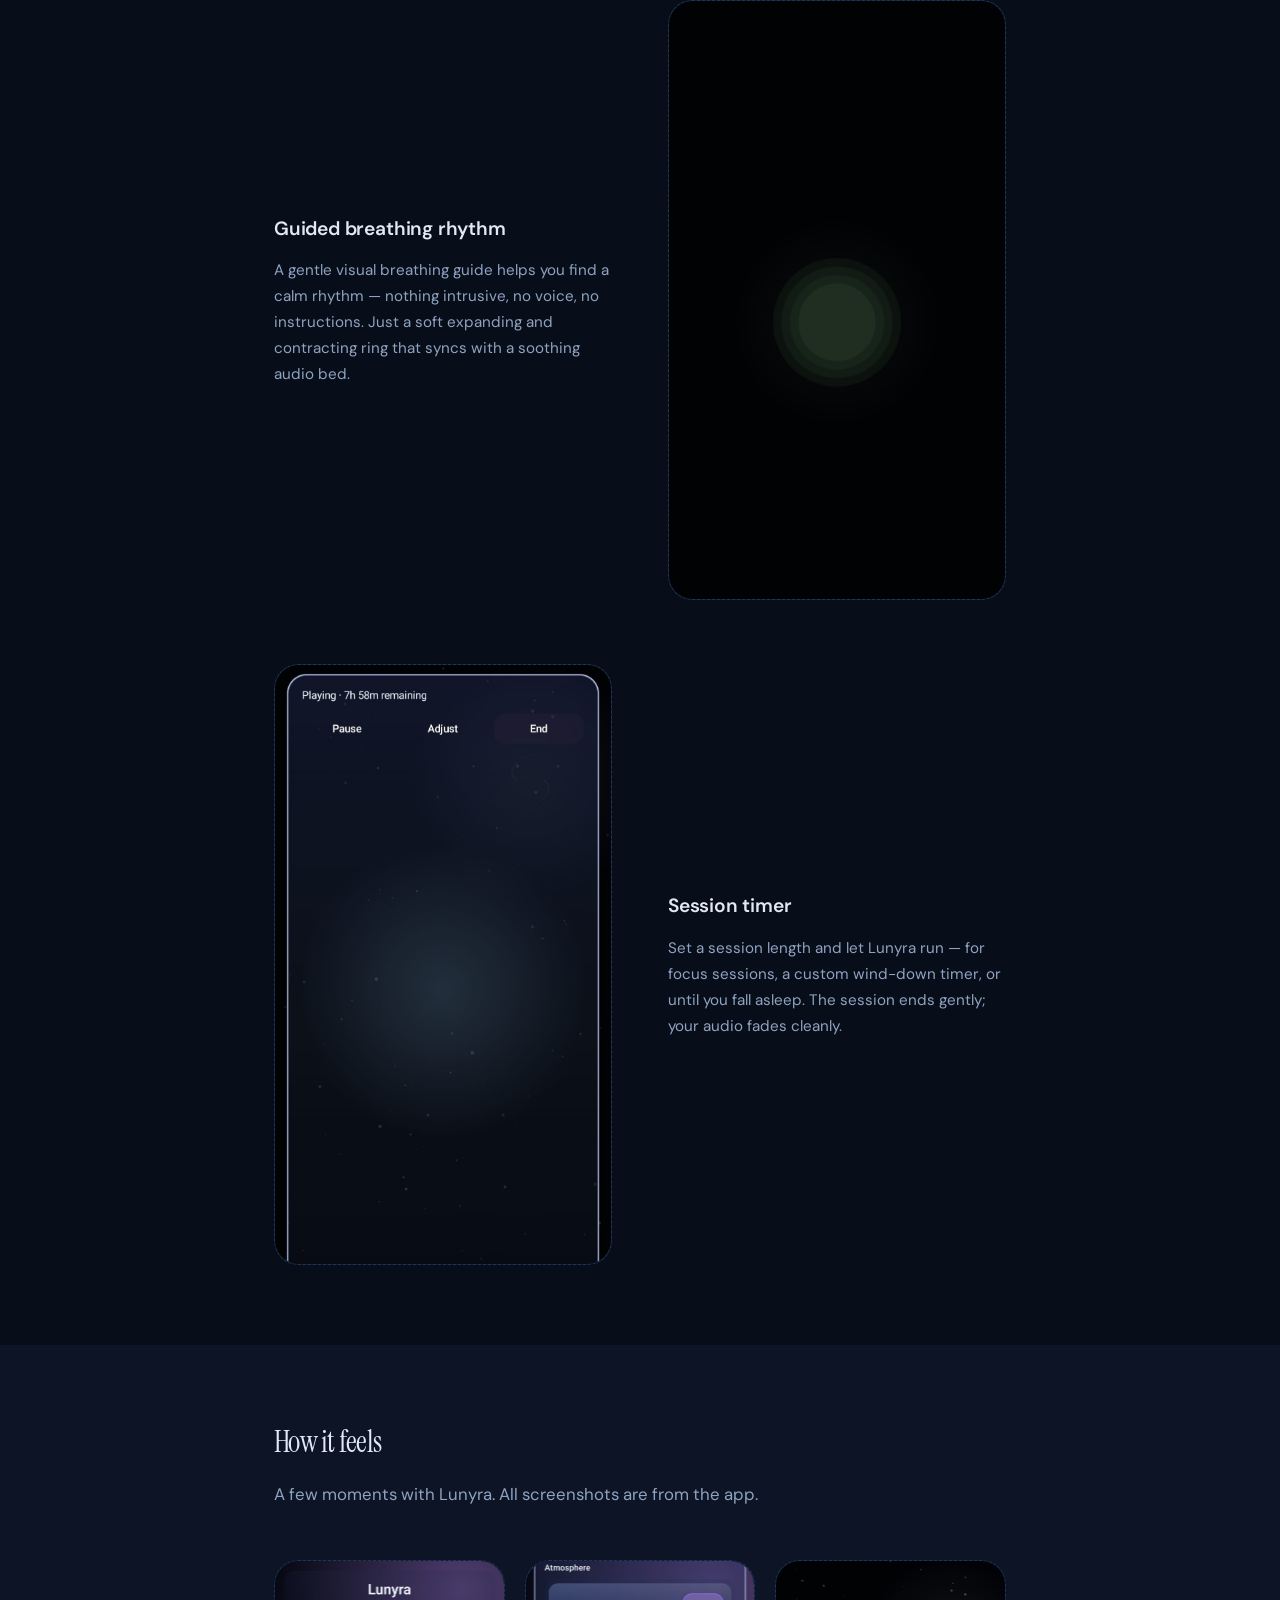
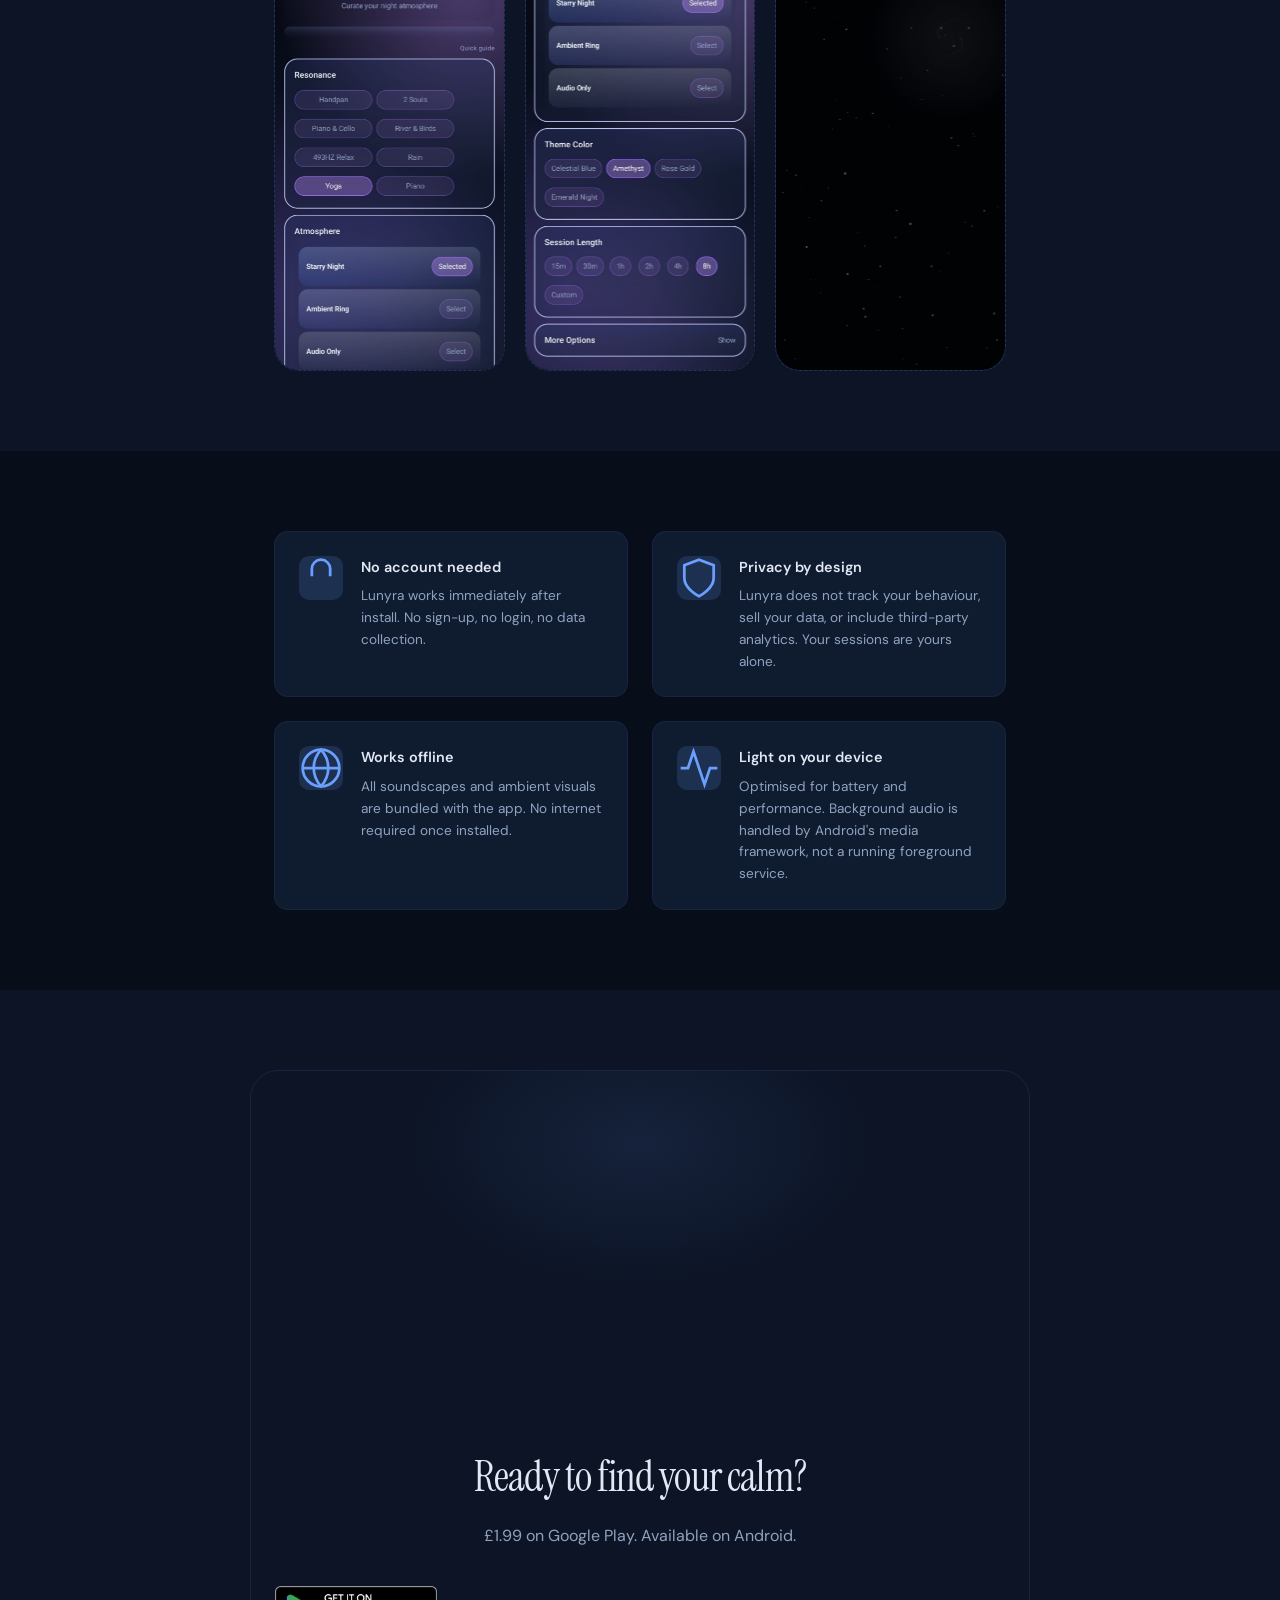
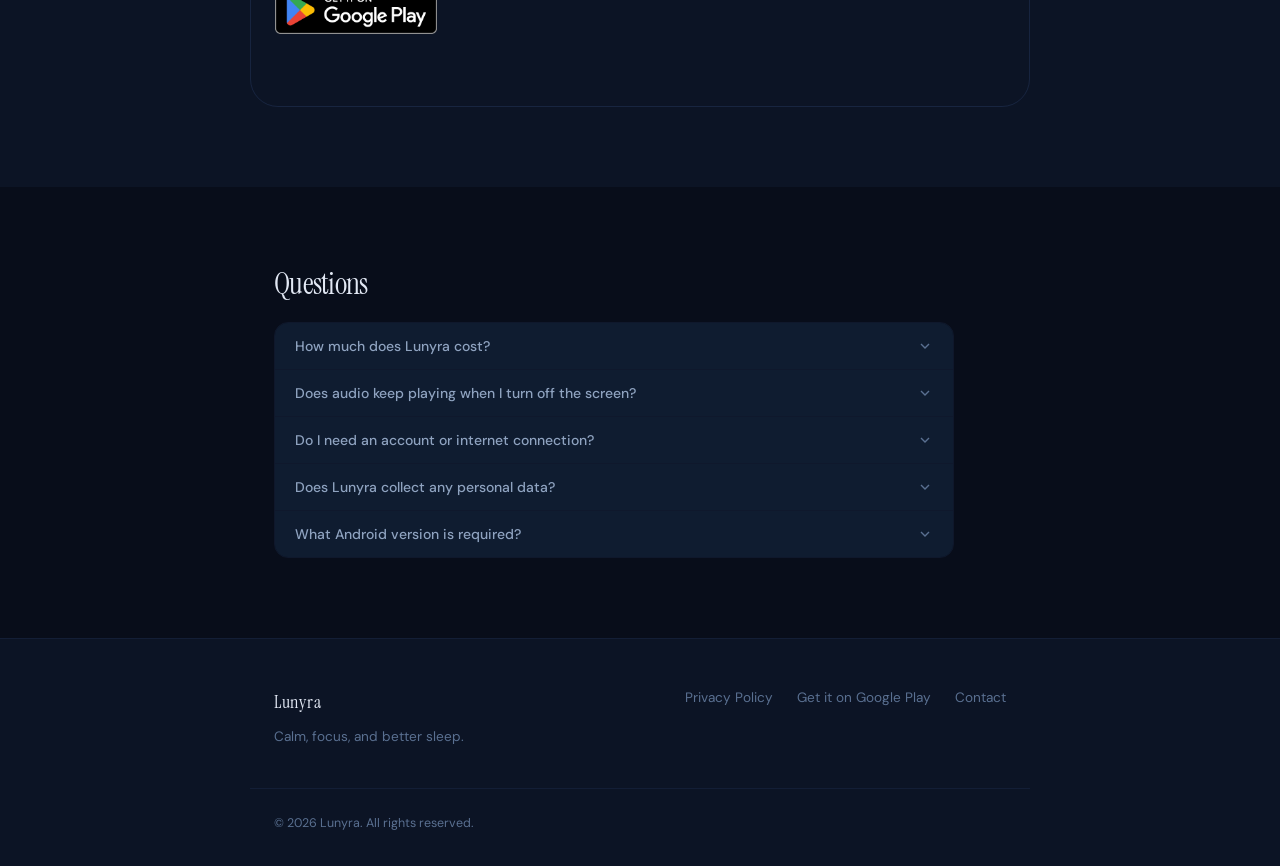
==== commit 21215216: "Fix pricing: remove free claims, update to £1.99" ====
--- a/index.html
+++ b/index.html
@@ -19,7 +19,7 @@
   <!-- Twitter Card -->
   <meta name="twitter:card" content="summary_large_image">
   <meta name="twitter:title" content="Lunyra — Calm, Focus & Sleep Sounds for Android">
-  <meta name="twitter:description" content="A minimal, beautiful app for calm focus, sleep, and relaxation. Available free on Google Play.">
+  <meta name="twitter:description" content="A minimal, beautiful app for calm focus, sleep, and relaxation. £1.99 on Google Play.">
   <meta name="twitter:image" content="https://80ezstudio.github.io/Lunyra/assets/og-image.png">
 
   <!-- Schema.org -->
@@ -104,7 +104,7 @@
             <span id="hero-rating-value"></span>
           </span>
           <span id="hero-rating-dot" class="hero-divider" aria-hidden="true" style="display:none">·</span>
-          <span>Free to install</span>
+          <span>£1.99</span>
           <span class="hero-divider" aria-hidden="true">·</span>
           <span>No account required</span>
         </div>
@@ -287,7 +287,7 @@
       <div class="container cta-inner">
         <div class="cta-glow" aria-hidden="true"></div>
         <h2 id="cta-heading" class="cta-title">Ready to find your calm?</h2>
-        <p class="cta-sub">Free to install. Available on Android now.</p>
+        <p class="cta-sub">£1.99 on Google Play. Available on Android.</p>
 <a href="https://play.google.com/store/apps/details?id=com.eightyezstudio.lunyra" rel="noopener noreferrer" target="_blank" aria-label="Get Lunyra on Google Play"><img src="/assets/google-play-badge.png" height="48" alt="Get Lunyra on Google Play" style="display:block;" /></a>
       </div>
     </section>
@@ -300,11 +300,11 @@
 
           <div class="faq-item" role="listitem">
             <button class="faq-question" aria-expanded="false" aria-controls="faq-1">
-              <span>Is Lunyra free to use?</span>
+              <span>How much does Lunyra cost?</span>
               <svg class="faq-chevron" viewBox="0 0 24 24" fill="none" stroke="currentColor" stroke-width="2" aria-hidden="true"><polyline points="6 9 12 15 18 9"/></svg>
             </button>
             <div id="faq-1" class="faq-answer" hidden>
-              <p>Yes. The core app is completely free to install and use. All ambient themes, soundscapes, and breathing guidance are included at no cost.</p>
+              <p>Lunyra costs £1.99 on Google Play. No subscription. No in-app purchases. Pay once and it's yours.</p>
             </div>
           </div>
 
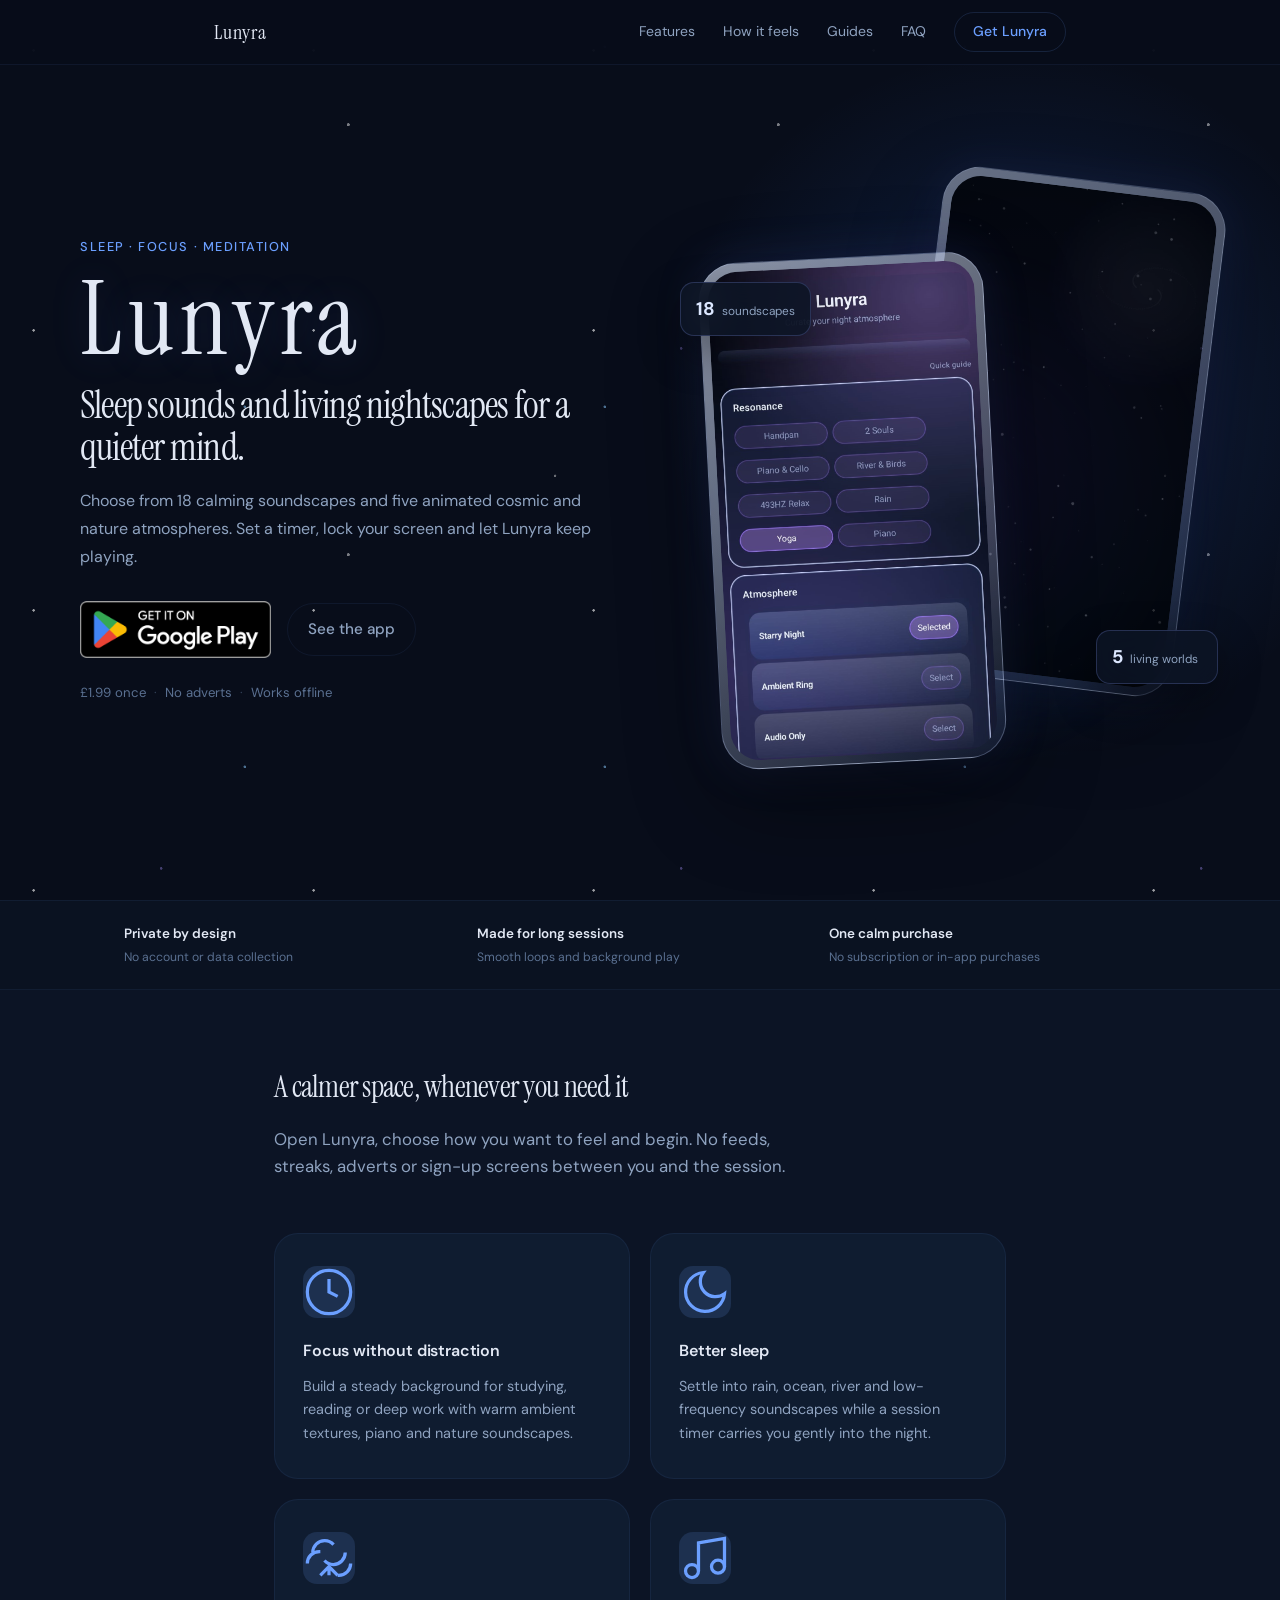
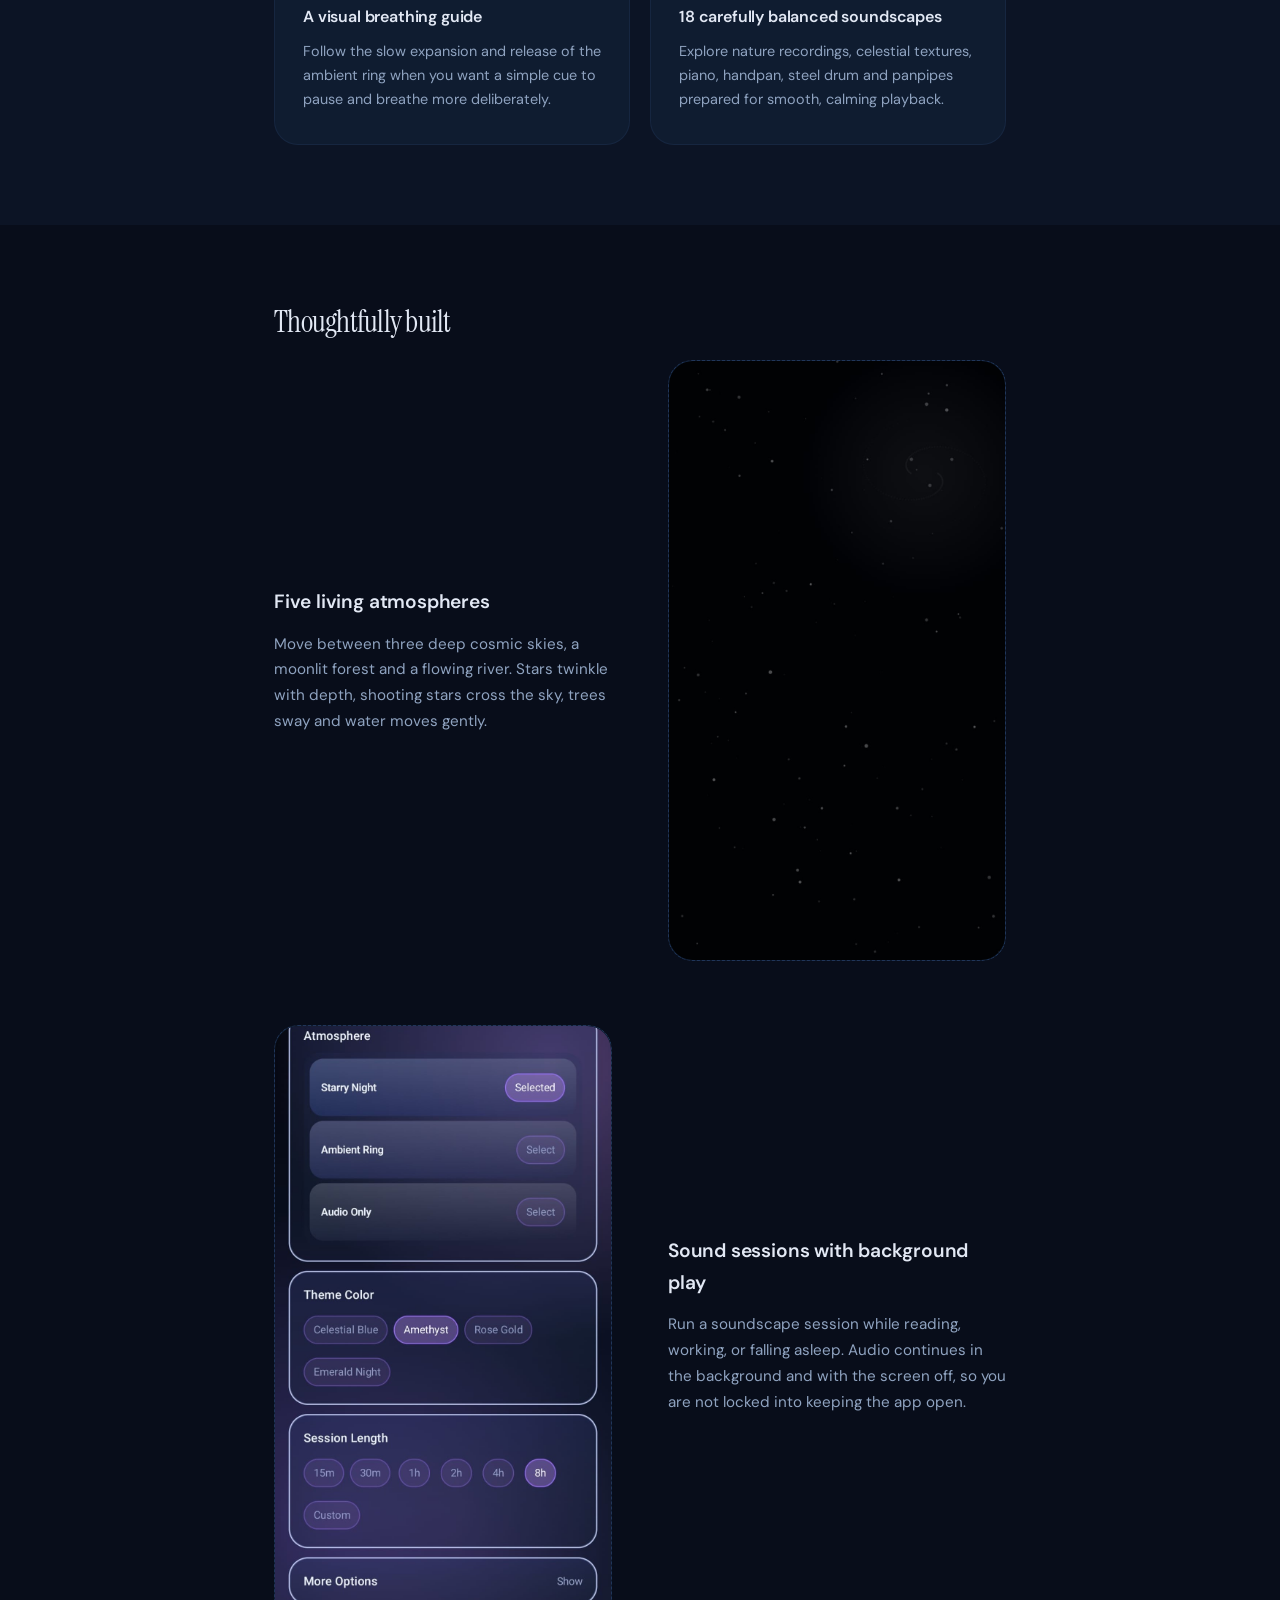
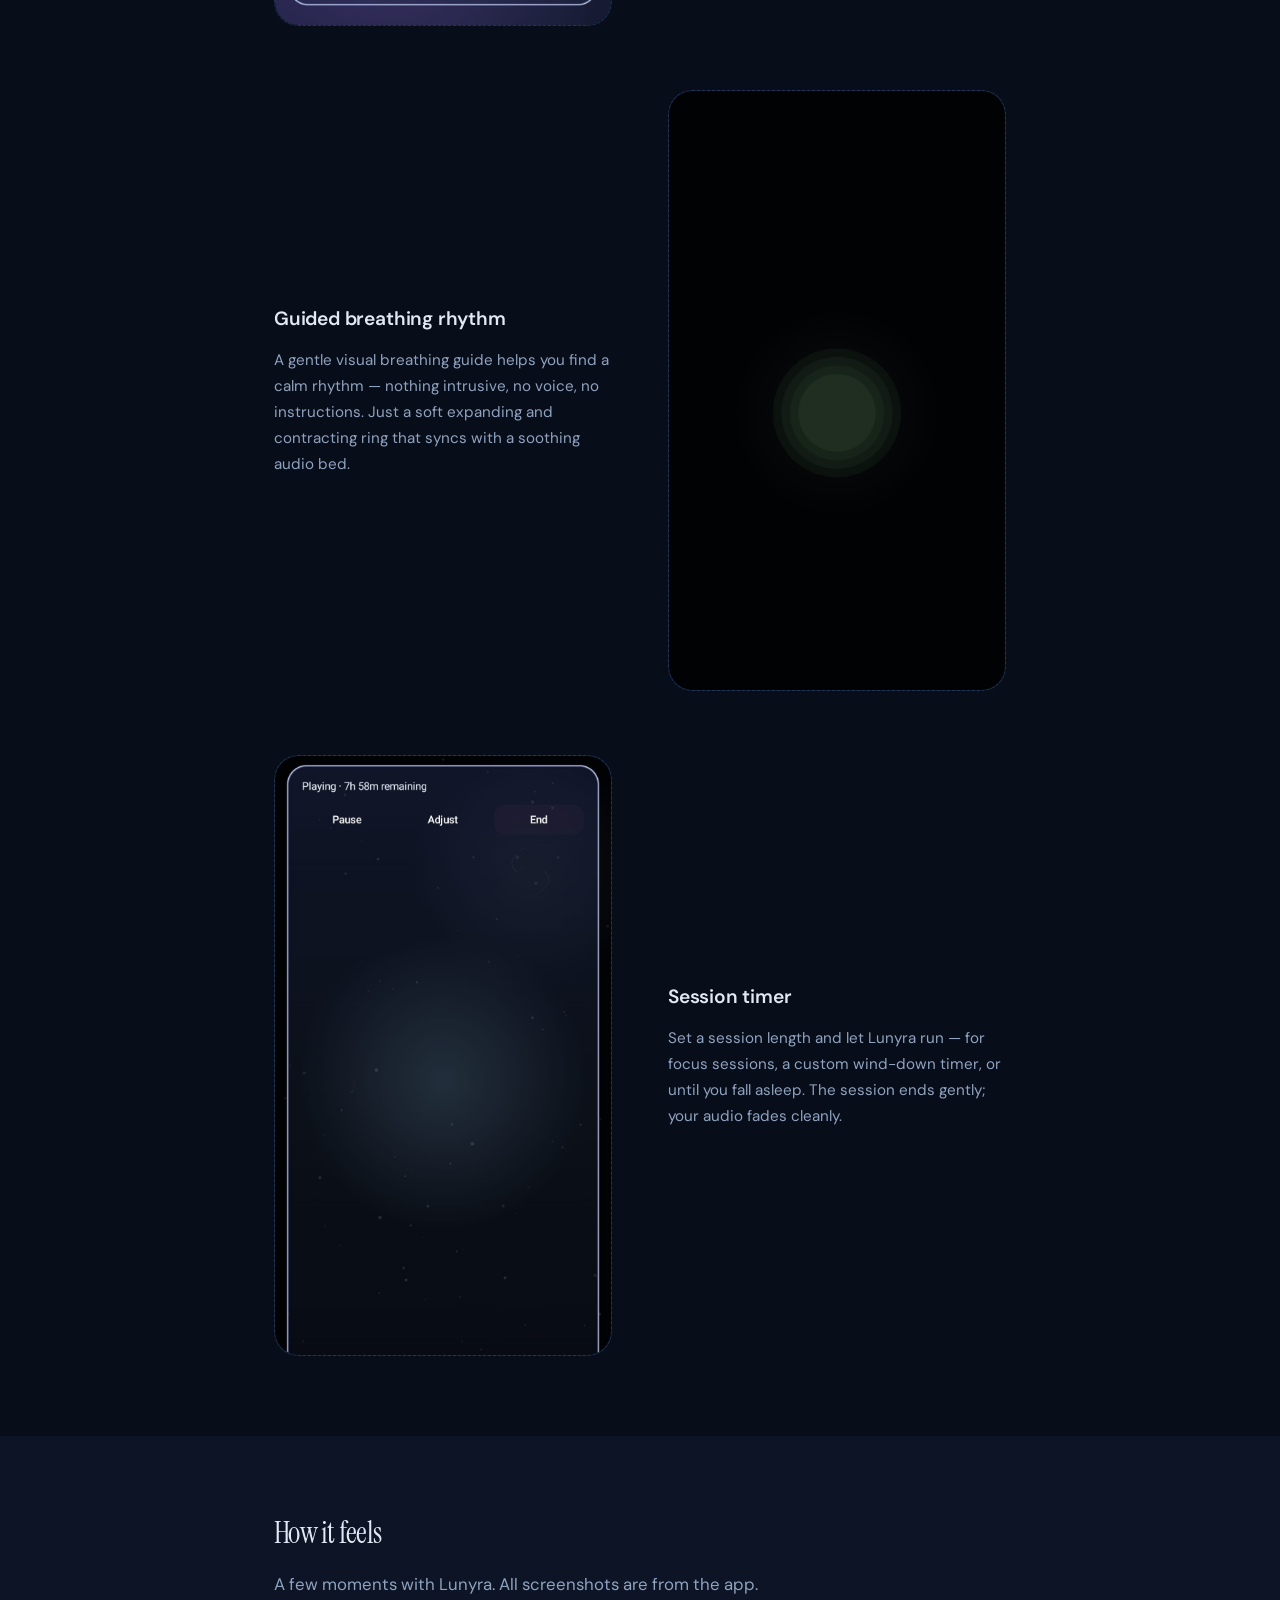
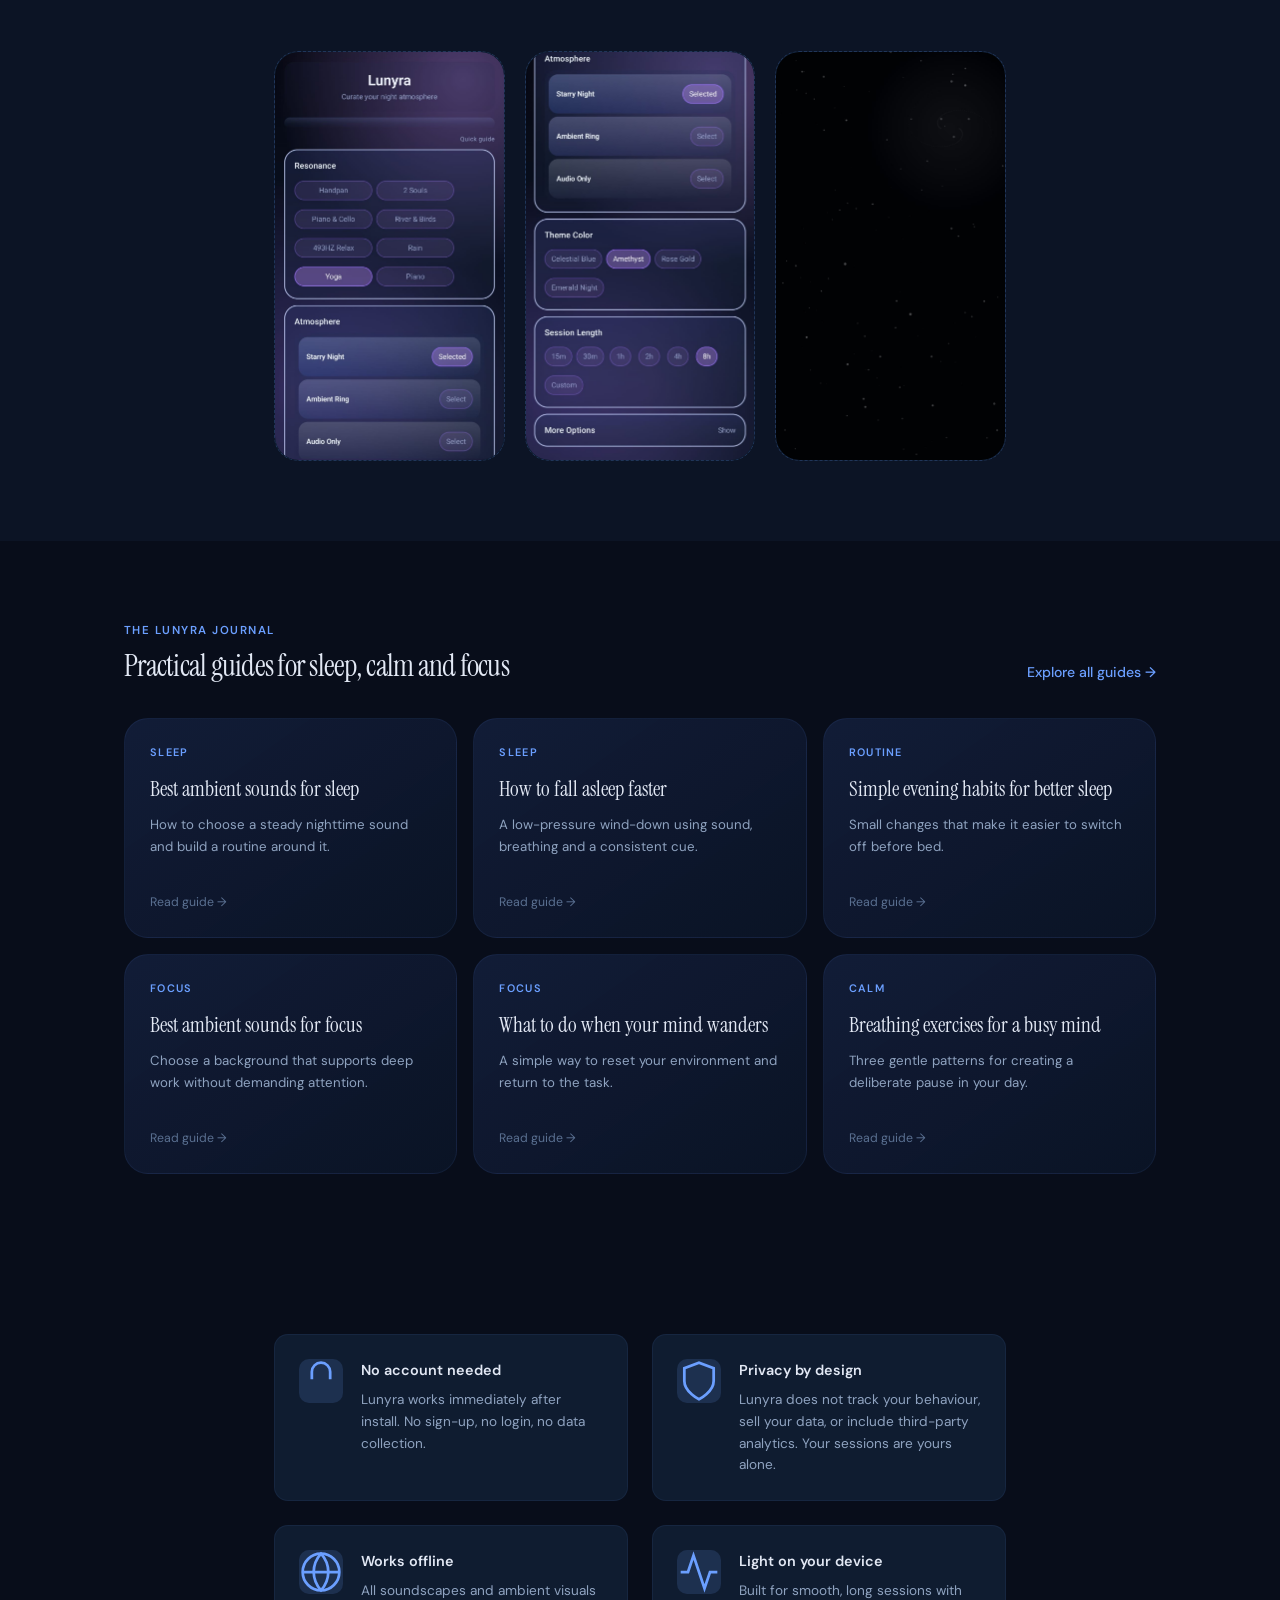
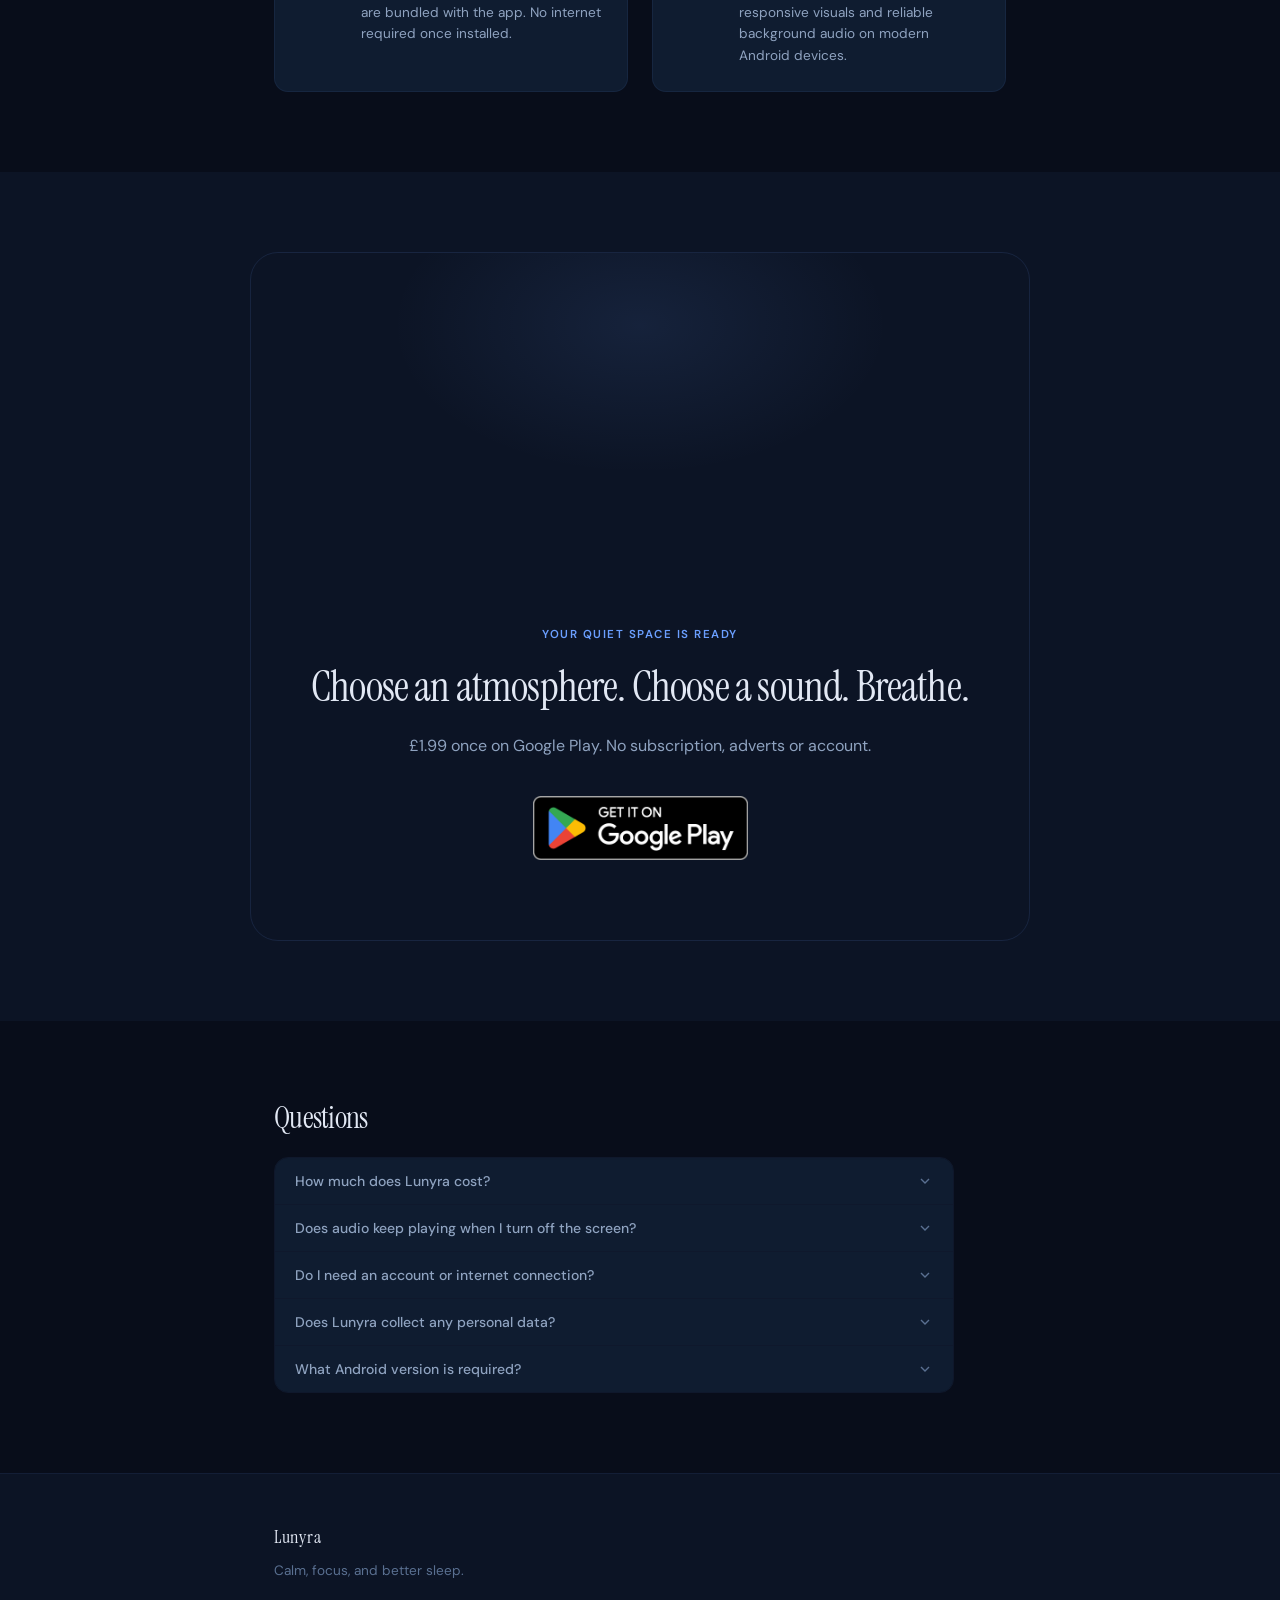
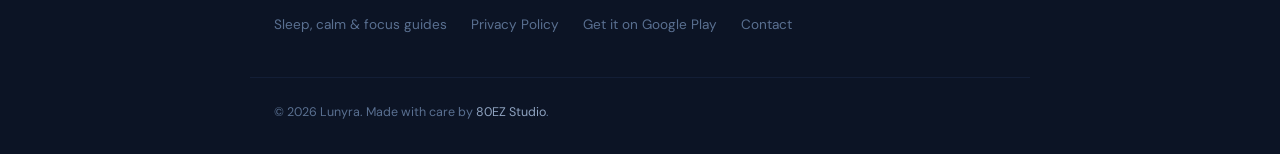
==== commit dde9cb74: "Improve Lunyra visibility and website conversion" ====
--- a/index.html
+++ b/index.html
@@ -1,50 +1,119 @@
 <!DOCTYPE html>
-<html lang="en">
+<html lang="en-GB">
 <head>
   <meta charset="UTF-8">
   <meta name="viewport" content="width=device-width, initial-scale=1.0">
-  <title>Lunyra — Calm, Focus & Sleep Sounds for Android</title>
-  <meta name="description" content="Lunyra is a beautiful, minimal Android app for calm focus, better sleep, and relaxation. Soothing soundscapes, breathing guidance, and ambient visuals — designed to help you wind down.">
+  <title>Lunyra: Sleep Sounds, Meditation & Focus App for Android</title>
+  <meta name="description" content="Sleep, focus and meditate with 18 calming soundscapes, five animated night and nature atmospheres, and a gentle breathing guide. Offline, private and ad-free on Android.">
+  <meta name="robots" content="index, follow, max-image-preview:large, max-snippet:-1, max-video-preview:-1">
   <link rel="canonical" href="https://80ezstudio.github.io/Lunyra/">
   <meta name="theme-color" content="#0a1628">
 
   <!-- Open Graph -->
   <meta property="og:type" content="website">
   <meta property="og:url" content="https://80ezstudio.github.io/Lunyra/">
-  <meta property="og:title" content="Lunyra — Calm, Focus & Sleep Sounds for Android">
-  <meta property="og:description" content="A minimal, beautiful app for calm focus, sleep, and relaxation. Soothing soundscapes and ambient visuals — available on Google Play.">
+  <meta property="og:title" content="Lunyra — Sleep Sounds and Living Nightscapes for Android">
+  <meta property="og:description" content="18 calming soundscapes, five animated atmospheres and a gentle breathing guide. Private, offline and ad-free.">
   <meta property="og:image" content="https://80ezstudio.github.io/Lunyra/assets/og-image.png">
+  <meta property="og:image:width" content="1024">
+  <meta property="og:image:height" content="500">
+  <meta property="og:image:alt" content="Lunyra sleep, focus and meditation app by 80EZ Studio">
   <meta property="og:site_name" content="Lunyra">
 
   <!-- Twitter Card -->
   <meta name="twitter:card" content="summary_large_image">
-  <meta name="twitter:title" content="Lunyra — Calm, Focus & Sleep Sounds for Android">
-  <meta name="twitter:description" content="A minimal, beautiful app for calm focus, sleep, and relaxation. £1.99 on Google Play.">
+  <meta name="twitter:title" content="Lunyra — Sleep Sounds and Living Nightscapes for Android">
+  <meta name="twitter:description" content="18 calming soundscapes, five animated atmospheres and a gentle breathing guide. Private, offline and ad-free.">
   <meta name="twitter:image" content="https://80ezstudio.github.io/Lunyra/assets/og-image.png">
 
-  <!-- Schema.org -->
-  <!-- ASSUMPTION: aggregateRating REMOVED — no verified Play Store rating exists yet.
-       Restore only with real data from Google Play Console. Do not fabricate. -->
+  <!-- Search-enhanced structured data. No ratings are shown until Google Play has verified reviews. -->
   <script type="application/ld+json">
   {
     "@context": "https://schema.org",
-    "@type": "MobileApplication",
-    "name": "Lunyra",
-    "operatingSystem": "Android",
-    "applicationCategory": "HealthAndFitnessApplication",
-    "offers": {
-      "@type": "Offer",
-      "price": "0",
-      "priceCurrency": "USD"
-    },
-    "description": "Lunyra is a calm, minimal Android app for focus, sleep, and relaxation. Features soothing soundscapes, breathing guidance, and ambient visuals.",
-    "mainEntityOfPage": "https://80ezstudio.github.io/Lunyra/"
+    "@graph": [
+      {
+        "@type": "Organization",
+        "@id": "https://80ezstudio.github.io/Lunyra/#studio",
+        "name": "80EZ Studio",
+        "url": "https://80ezstudio.github.io/Lunyra/"
+      },
+      {
+        "@type": "WebSite",
+        "@id": "https://80ezstudio.github.io/Lunyra/#website",
+        "url": "https://80ezstudio.github.io/Lunyra/",
+        "name": "Lunyra",
+        "publisher": { "@id": "https://80ezstudio.github.io/Lunyra/#studio" },
+        "inLanguage": "en-GB"
+      },
+      {
+        "@type": "MobileApplication",
+        "@id": "https://80ezstudio.github.io/Lunyra/#app",
+        "name": "Lunyra: Sleep & Calm",
+        "alternateName": "Lunyra",
+        "url": "https://80ezstudio.github.io/Lunyra/",
+        "downloadUrl": "https://play.google.com/store/apps/details?id=com.eightyezstudio.lunyra",
+        "sameAs": "https://play.google.com/store/apps/details?id=com.eightyezstudio.lunyra",
+        "operatingSystem": "Android 8.0 or later",
+        "applicationCategory": "HealthAndFitnessApplication",
+        "applicationSubCategory": "Sleep, meditation and focus",
+        "creator": { "@id": "https://80ezstudio.github.io/Lunyra/#studio" },
+        "description": "An immersive Android app for sleep, focus and meditation with 18 calming soundscapes, five animated atmospheres and a gentle breathing guide.",
+        "featureList": [
+          "18 calming soundscapes",
+          "Five animated night and nature atmospheres",
+          "Gentle visual breathing guide",
+          "Background audio playback",
+          "Flexible session timer",
+          "Works offline",
+          "No adverts, account or data collection"
+        ],
+        "screenshot": [
+          "https://80ezstudio.github.io/Lunyra/assets/screenshot-home.png",
+          "https://80ezstudio.github.io/Lunyra/assets/screenshot-ambient.png",
+          "https://80ezstudio.github.io/Lunyra/assets/screenshot-soundscape.png"
+        ],
+        "offers": {
+          "@type": "Offer",
+          "price": "1.99",
+          "priceCurrency": "GBP",
+          "availability": "https://schema.org/InStock",
+          "url": "https://play.google.com/store/apps/details?id=com.eightyezstudio.lunyra"
+        }
+      },
+      {
+        "@type": "FAQPage",
+        "mainEntity": [
+          {
+            "@type": "Question",
+            "name": "How much does Lunyra cost?",
+            "acceptedAnswer": { "@type": "Answer", "text": "Lunyra costs £1.99 on Google Play. It is a one-time purchase with no subscription or in-app purchases." }
+          },
+          {
+            "@type": "Question",
+            "name": "Does Lunyra work with the screen off?",
+            "acceptedAnswer": { "@type": "Answer", "text": "Yes. Lunyra's audio continues in the background when you lock the screen or switch apps." }
+          },
+          {
+            "@type": "Question",
+            "name": "Does Lunyra need an account or internet connection?",
+            "acceptedAnswer": { "@type": "Answer", "text": "No. Lunyra requires no account and works offline after installation." }
+          },
+          {
+            "@type": "Question",
+            "name": "Does Lunyra collect personal data?",
+            "acceptedAnswer": { "@type": "Answer", "text": "No. Lunyra has no adverts, trackers, analytics or personal data collection." }
+          }
+        ]
+      }
+    ]
   }
   </script>
 
   <link rel="manifest" href="site.webmanifest">
   
-  <link rel="icon" type="image/png" href="favicon.ico">
+  <link rel="icon" type="image/png" href="favicon.png">
+  <link rel="apple-touch-icon" href="favicon.png">
+  <link rel="preload" as="image" href="assets/screenshot-ambient.png" fetchpriority="high">
   <link rel="preconnect" href="https://fonts.googleapis.com">
   <link rel="preconnect" href="https://fonts.gstatic.com" crossorigin>
   <link href="https://fonts.googleapis.com/css2?family=DM+Sans:ital,opsz,wght@0,9..40,300;0,9..40,400;0,9..40,500;0,9..40,600;1,9..40,300&family=Instrument+Serif:ital@0;1&display=swap" rel="stylesheet">
@@ -68,8 +137,9 @@
       <div class="nav-links">
         <a href="#features" class="nav-link">Features</a>
         <a href="#how-it-feels" class="nav-link">How it feels</a>
+        <a href="#guides" class="nav-link">Guides</a>
         <a href="#faq" class="nav-link">FAQ</a>
-        <a href="https://play.google.com/store/apps/details?id=com.eightyezstudio.lunyra" class="nav-cta" rel="noopener noreferrer" target="_blank">Get it on Google Play</a>
+        <a href="https://play.google.com/store/apps/details?id=com.eightyezstudio.lunyra&amp;referrer=utm_source%3Dlunyra_website%26utm_medium%3Dorganic_web%26utm_campaign%3Daugust_growth" class="nav-cta" rel="noopener noreferrer" target="_blank">Get Lunyra</a>
       </div>
       <button class="nav-mobile-toggle" aria-label="Open menu" aria-expanded="false" aria-controls="mobile-menu">
         <span></span><span></span><span></span>
@@ -78,8 +148,9 @@
     <div id="mobile-menu" class="nav-mobile-menu" hidden>
       <a href="#features" class="nav-mobile-link">Features</a>
       <a href="#how-it-feels" class="nav-mobile-link">How it feels</a>
+      <a href="#guides" class="nav-mobile-link">Guides</a>
       <a href="#faq" class="nav-mobile-link">FAQ</a>
-      <a href="https://play.google.com/store/apps/details?id=com.eightyezstudio.lunyra" class="nav-mobile-cta" rel="noopener noreferrer" target="_blank">Get it on Google Play</a>
+      <a href="https://play.google.com/store/apps/details?id=com.eightyezstudio.lunyra&amp;referrer=utm_source%3Dlunyra_website%26utm_medium%3Dorganic_web%26utm_campaign%3Daugust_growth" class="nav-mobile-cta" rel="noopener noreferrer" target="_blank">Get Lunyra on Google Play</a>
     </div>
   </nav>
 
@@ -87,43 +158,63 @@
 
     <!-- ─── HERO ──────────────────────────────────────── -->
     <section class="hero" aria-labelledby="hero-heading">
+      <div class="hero-stars" aria-hidden="true"></div>
       <div class="hero-glow" aria-hidden="true"></div>
-      <div class="hero-content">
-        <div class="hero-eyebrow">For Android</div>
-        <h1 id="hero-heading" class="hero-title">Lunyra</h1>
-        <p class="hero-subtitle">Calm, focus, and better sleep — built around the quiet of an evening sky.</p>
-        <div class="hero-actions">
-<a href="https://play.google.com/store/apps/details?id=com.eightyezstudio.lunyra" rel="noopener noreferrer" target="_blank" aria-label="Get Lunyra on Google Play"><img src="/assets/google-play-badge.png" height="40" alt="Get Lunyra on Google Play" style="display:block;" /></a>
-          <a href="#features" class="btn-ghost">Learn more</a>
-        </div>
-        <div class="hero-trust">
-          <!-- ASSUMPTION: Star rating hidden — no verified Play Store rating available.
-               Unhide in script.js once CONFIG.PLAY_RATING is verified real data. -->
-          <span id="hero-rating" class="hero-rating" aria-label="Rated on Google Play" style="display:none">
-            <svg viewBox="0 0 24 24" fill="#f59e0b" aria-hidden="true"><path d="M12 2l3.09 6.26L22 9.27l-5 4.87 1.18 6.88L12 17.77l-6.18 3.25L7 14.14 2 9.27l6.91-1.01L12 2z"/></svg>
-            <span id="hero-rating-value"></span>
-          </span>
-          <span id="hero-rating-dot" class="hero-divider" aria-hidden="true" style="display:none">·</span>
-          <span>£1.99</span>
-          <span class="hero-divider" aria-hidden="true">·</span>
-          <span>No account required</span>
-        </div>
+      <div class="hero-inner">
+        <div class="hero-content">
+          <div class="hero-eyebrow">Sleep · Focus · Meditation</div>
+          <h1 id="hero-heading" class="hero-title">Lunyra</h1>
+          <p class="hero-lead">Sleep sounds and living nightscapes for a quieter mind.</p>
+          <p class="hero-subtitle">Choose from 18 calming soundscapes and five animated cosmic and nature atmospheres. Set a timer, lock your screen and let Lunyra keep playing.</p>
+          <div class="hero-actions">
+            <a class="play-badge-link" href="https://play.google.com/store/apps/details?id=com.eightyezstudio.lunyra&amp;referrer=utm_source%3Dlunyra_website%26utm_medium%3Dorganic_web%26utm_campaign%3Daugust_growth" rel="noopener noreferrer" target="_blank" aria-label="Get Lunyra on Google Play">
+              <img src="assets/google-play-badge.png" width="191" height="57" alt="Get Lunyra on Google Play" fetchpriority="high">
+            </a>
+            <a href="#how-it-feels" class="btn-ghost">See the app</a>
+          </div>
+          <div class="hero-trust" aria-label="Lunyra highlights">
+            <span>£1.99 once</span>
+            <span class="hero-divider" aria-hidden="true">·</span>
+            <span>No adverts</span>
+            <span class="hero-divider" aria-hidden="true">·</span>
+            <span>Works offline</span>
+          </div>
+        </div>
+        <div class="hero-visual" aria-label="Lunyra app preview">
+          <div class="phone-glow" aria-hidden="true"></div>
+          <figure class="phone phone--back">
+            <img src="assets/screenshot-ambient.png" width="919" height="1634" alt="Lunyra animated ambient atmosphere" loading="eager">
+          </figure>
+          <figure class="phone phone--front">
+            <img src="assets/screenshot-home.png" width="919" height="1634" alt="Lunyra sleep sounds and atmosphere selection screen" loading="eager">
+          </figure>
+          <div class="visual-chip visual-chip--sounds"><strong>18</strong><span>soundscapes</span></div>
+          <div class="visual-chip visual-chip--worlds"><strong>5</strong><span>living worlds</span></div>
+        </div>
+      </div>
+    </section>
+
+    <section class="proof-strip" aria-label="Why people choose Lunyra">
+      <div class="proof-strip-inner">
+        <div><strong>Private by design</strong><span>No account or data collection</span></div>
+        <div><strong>Made for long sessions</strong><span>Smooth loops and background play</span></div>
+        <div><strong>One calm purchase</strong><span>No subscription or in-app purchases</span></div>
       </div>
     </section>
 
     <!-- ─── BENEFITS ─────────────────────────────────── -->
     <section class="section benefits" id="benefits" aria-labelledby="benefits-heading">
       <div class="container">
-        <h2 id="benefits-heading" class="section-title">Made for the quiet moments</h2>
-        <p class="section-sub">Lunyra is intentionally simple — just open it, choose a sound, and let the evening settle around you.</p>
+        <h2 id="benefits-heading" class="section-title">A calmer space, whenever you need it</h2>
+        <p class="section-sub">Open Lunyra, choose how you want to feel and begin. No feeds, streaks, adverts or sign-up screens between you and the session.</p>
         <div class="benefits-grid">
 
           <div class="benefit-card">
             <div class="benefit-icon" aria-hidden="true">
               <svg viewBox="0 0 24 24" fill="none" stroke="currentColor" stroke-width="1.5"><path d="M12 22c5.523 0 10-4.477 10-10S17.523 2 12 2 2 6.477 2 12s4.477 10 10 10z"/><path d="M12 6v6l4 2"/></svg>
             </div>
-            <h3>Focus, on demand</h3>
-            <p>Away from noise. Ambient soundscapes create a gentle wall of calm that helps your mind settle into concentrated work.</p>
+            <h3>Focus without distraction</h3>
+            <p>Build a steady background for studying, reading or deep work with warm ambient textures, piano and nature soundscapes.</p>
           </div>
 
           <div class="benefit-card">
@@ -131,23 +222,23 @@
               <svg viewBox="0 0 24 24" fill="none" stroke="currentColor" stroke-width="1.5"><path d="M21 12.79A9 9 0 1 1 11.21 3 7 7 0 0 0 21 12.79z"/></svg>
             </div>
             <h3>Better sleep</h3>
-            <p>Soothing soundscapes and ambient visuals create the right environment to help you wind down and drift off naturally.</p>
+            <p>Settle into rain, ocean, river and low-frequency soundscapes while a session timer carries you gently into the night.</p>
           </div>
 
           <div class="benefit-card">
             <div class="benefit-icon" aria-hidden="true">
               <svg viewBox="0 0 24 24" fill="none" stroke="currentColor" stroke-width="1.5"><path d="M4.5 9.5C4.5 6.46 6.96 4 10 4c1.66 0 3.11.72 4.11 1.85"/><path d="M2 14.5C2 11.46 4.46 9 7.5 9h.5"/><path d="M19.5 9.5C19.5 12.54 17.04 15 14 15c-1.66 0-3.11-.72-4.11-1.85"/><path d="M22 14.5c0 3.04-2.46 5.5-5.5 5.5h-.5"/><path d="M12 20v-4M8 20l4-4 4 4"/></svg>
             </div>
-            <h3>Calm breathing</h3>
-            <p>Guided breathing rhythm helps slow your heart rate and bring a sense of ease — no experience needed.</p>
+            <h3>A visual breathing guide</h3>
+            <p>Follow the slow expansion and release of the ambient ring when you want a simple cue to pause and breathe more deliberately.</p>
           </div>
 
           <div class="benefit-card">
             <div class="benefit-icon" aria-hidden="true">
               <svg viewBox="0 0 24 24" fill="none" stroke="currentColor" stroke-width="1.5"><path d="M9 18V5l12-2v13"/><circle cx="6" cy="18" r="3"/><circle cx="18" cy="16" r="3"/></svg>
             </div>
-            <h3>Beautiful soundscapes</h3>
-            <p>Curated ambient audio — from rain and night sounds to warm, spacious tones — designed for long sessions without fatigue.</p>
+            <h3>18 carefully balanced soundscapes</h3>
+            <p>Explore nature recordings, celestial textures, piano, handpan, steel drum and panpipes prepared for smooth, calming playback.</p>
           </div>
 
         </div>
@@ -162,8 +253,8 @@
 
           <div class="feature-row">
             <div class="feature-text">
-              <h3>Ambient visual themes</h3>
-              <p>Choose from multiple atmospheric visuals — from a glowing ambient ring that breathes with your session, to a starry night sky that plays quietly in the background. Designed for the dark, and easy on the eyes.</p>
+              <h3>Five living atmospheres</h3>
+              <p>Move between three deep cosmic skies, a moonlit forest and a flowing river. Stars twinkle with depth, shooting stars cross the sky, trees sway and water moves gently.</p>
             </div>
             <div class="feature-visual" aria-label="Ambient visual theme screenshot">
               <div class="screenshot-placeholder">
@@ -237,6 +328,56 @@
       </div>
     </section>
 
+    <section class="section guides" id="guides" aria-labelledby="guides-heading">
+      <div class="container container--wide">
+        <div class="section-heading-row">
+          <div>
+            <p class="section-kicker">The Lunyra journal</p>
+            <h2 id="guides-heading" class="section-title">Practical guides for sleep, calm and focus</h2>
+          </div>
+          <a class="text-link" href="blog/">Explore all guides <span aria-hidden="true">→</span></a>
+        </div>
+        <div class="guides-grid">
+          <a class="guide-card" href="blog/ambient-sounds-for-sleep.html">
+            <span class="guide-topic">Sleep</span>
+            <h3>Best ambient sounds for sleep</h3>
+            <p>How to choose a steady nighttime sound and build a routine around it.</p>
+            <span class="guide-arrow" aria-hidden="true">Read guide →</span>
+          </a>
+          <a class="guide-card" href="blog/how-to-fall-asleep-faster.html">
+            <span class="guide-topic">Sleep</span>
+            <h3>How to fall asleep faster</h3>
+            <p>A low-pressure wind-down using sound, breathing and a consistent cue.</p>
+            <span class="guide-arrow" aria-hidden="true">Read guide →</span>
+          </a>
+          <a class="guide-card" href="blog/evening-habits-better-sleep.html">
+            <span class="guide-topic">Routine</span>
+            <h3>Simple evening habits for better sleep</h3>
+            <p>Small changes that make it easier to switch off before bed.</p>
+            <span class="guide-arrow" aria-hidden="true">Read guide →</span>
+          </a>
+          <a class="guide-card" href="blog/best-ambient-sounds-for-focus.html">
+            <span class="guide-topic">Focus</span>
+            <h3>Best ambient sounds for focus</h3>
+            <p>Choose a background that supports deep work without demanding attention.</p>
+            <span class="guide-arrow" aria-hidden="true">Read guide →</span>
+          </a>
+          <a class="guide-card" href="blog/how-to-focus-ambient-sounds.html">
+            <span class="guide-topic">Focus</span>
+            <h3>What to do when your mind wanders</h3>
+            <p>A simple way to reset your environment and return to the task.</p>
+            <span class="guide-arrow" aria-hidden="true">Read guide →</span>
+          </a>
+          <a class="guide-card" href="blog/breathing-exercises-calm-mind.html">
+            <span class="guide-topic">Calm</span>
+            <h3>Breathing exercises for a busy mind</h3>
+            <p>Three gentle patterns for creating a deliberate pause in your day.</p>
+            <span class="guide-arrow" aria-hidden="true">Read guide →</span>
+          </a>
+        </div>
+      </div>
+    </section>
+
     <!-- ─── PRIVACY / TRUST ──────────────────────────── -->
     <section class="section trust" aria-labelledby="trust-heading">
       <div class="container">
@@ -275,7 +416,7 @@
             </div>
             <div>
               <h3>Light on your device</h3>
-              <p>Optimised for battery and performance. Background audio is handled by Android's media framework, not a running foreground service.</p>
+              <p>Built for smooth, long sessions with responsive visuals and reliable background audio on modern Android devices.</p>
             </div>
           </div>
         </div>
@@ -286,9 +427,12 @@
     <section class="section cta-section" aria-labelledby="cta-heading">
       <div class="container cta-inner">
         <div class="cta-glow" aria-hidden="true"></div>
-        <h2 id="cta-heading" class="cta-title">Ready to find your calm?</h2>
-        <p class="cta-sub">£1.99 on Google Play. Available on Android.</p>
-<a href="https://play.google.com/store/apps/details?id=com.eightyezstudio.lunyra" rel="noopener noreferrer" target="_blank" aria-label="Get Lunyra on Google Play"><img src="/assets/google-play-badge.png" height="48" alt="Get Lunyra on Google Play" style="display:block;" /></a>
+        <p class="section-kicker">Your quiet space is ready</p>
+        <h2 id="cta-heading" class="cta-title">Choose an atmosphere. Choose a sound. Breathe.</h2>
+        <p class="cta-sub">£1.99 once on Google Play. No subscription, adverts or account.</p>
+        <a class="play-badge-link play-badge-link--large" href="https://play.google.com/store/apps/details?id=com.eightyezstudio.lunyra&amp;referrer=utm_source%3Dlunyra_website%26utm_medium%3Dorganic_web%26utm_campaign%3Daugust_growth" rel="noopener noreferrer" target="_blank" aria-label="Get Lunyra on Google Play">
+          <img src="assets/google-play-badge.png" width="215" height="64" alt="Get Lunyra on Google Play" loading="lazy">
+        </a>
       </div>
     </section>
 
@@ -362,13 +506,14 @@
         <p class="footer-tagline">Calm, focus, and better sleep.</p>
       </div>
       <nav class="footer-nav" aria-label="Footer navigation">
+        <a href="blog/">Sleep, calm & focus guides</a>
         <a href="/Lunyra/privacy-policy.html">Privacy Policy</a>
-        <a href="https://play.google.com/store/apps/details?id=com.eightyezstudio.lunyra" rel="noopener noreferrer" target="_blank">Get it on Google Play</a>
+        <a href="https://play.google.com/store/apps/details?id=com.eightyezstudio.lunyra&amp;referrer=utm_source%3Dlunyra_website%26utm_medium%3Dorganic_web%26utm_campaign%3Daugust_growth" rel="noopener noreferrer" target="_blank">Get it on Google Play</a>
         <a href="mailto:80ezstudio@gmail.com">Contact</a>
       </nav>
     </div>
     <div class="footer-bottom">
-      <p>&copy; 2026 Lunyra. All rights reserved.</p>
+      <p>&copy; 2026 Lunyra. Made with care by <a href="https://play.google.com/store/apps/dev?id=6182882490553112783" rel="noopener noreferrer" target="_blank">80EZ Studio</a>.</p>
     </div>
   </footer>
 
--- a/styles.css
+++ b/styles.css
@@ -47,6 +47,11 @@
 button { font-family: inherit; cursor: pointer; border: none; background: none; }
 ul, ol { list-style: none; }
 
+a:focus-visible, button:focus-visible {
+  outline: 3px solid rgba(107, 159, 255, .58);
+  outline-offset: 4px;
+}
+
 ::selection { background: var(--accent-dim); color: var(--text-1); }
 
 ::-webkit-scrollbar { width: 6px; }
@@ -60,6 +65,8 @@
   margin: 0 auto;
   padding: 0 24px;
 }
+
+.container--wide { max-width: 1080px; }
 
 .section {
   padding: var(--section-py) 0;
@@ -194,30 +201,53 @@
 /* ─── HERO ───────────────────────────────────────────── */
 .hero {
   position: relative;
-  min-height: 100svh;
+  min-height: min(900px, 100svh);
   display: flex;
   align-items: center;
   justify-content: center;
-  text-align: center;
   padding: 120px 24px 80px;
   overflow: hidden;
 }
 
 .hero-glow {
   position: absolute;
-  top: 15%;
-  left: 50%;
-  transform: translateX(-50%);
-  width: 600px;
-  height: 400px;
-  background: radial-gradient(ellipse at center, rgba(107, 159, 255, 0.14) 0%, transparent 70%);
+  top: 5%;
+  right: -8%;
+  width: 720px;
+  height: 720px;
+  background: radial-gradient(circle at center, rgba(117, 88, 255, 0.17) 0%, rgba(55, 126, 255, 0.08) 42%, transparent 70%);
   pointer-events: none;
+}
+
+.hero-stars {
+  position: absolute;
+  inset: 0;
+  opacity: 0.72;
+  pointer-events: none;
+  background-image:
+    radial-gradient(circle at 12% 18%, rgba(255,255,255,.82) 0 1px, transparent 1.5px),
+    radial-gradient(circle at 68% 13%, rgba(139,203,255,.72) 0 1px, transparent 1.6px),
+    radial-gradient(circle at 81% 29%, rgba(255,255,255,.64) 0 1.2px, transparent 1.8px),
+    radial-gradient(circle at 31% 67%, rgba(169,148,255,.52) 0 1px, transparent 1.6px),
+    radial-gradient(circle at 91% 78%, rgba(255,255,255,.55) 0 1px, transparent 1.5px);
+  background-size: 280px 280px, 360px 360px, 430px 430px, 520px 520px, 610px 610px;
+  animation: star-drift 32s ease-in-out infinite alternate;
+}
+
+.hero-inner {
+  position: relative;
+  z-index: 1;
+  width: min(1120px, 100%);
+  display: grid;
+  grid-template-columns: minmax(0, 1.05fr) minmax(360px, .95fr);
+  gap: 64px;
+  align-items: center;
 }
 
 .hero-content {
   position: relative;
   z-index: 1;
-  max-width: 560px;
+  max-width: 620px;
 }
 
 .hero-eyebrow {
@@ -226,40 +256,62 @@
   letter-spacing: 0.12em;
   text-transform: uppercase;
   color: var(--accent);
-  margin-bottom: 20px;
+  margin-bottom: 16px;
 }
 
 .hero-title {
   font-family: var(--font-display);
-  font-size: clamp(3.6rem, 12vw, 6.5rem);
+  font-size: clamp(4rem, 8vw, 6.4rem);
   font-weight: 400;
   letter-spacing: 0.06em;
   color: var(--text-1);
-  line-height: 1;
-  margin-bottom: 24px;
+  line-height: .92;
+  margin-bottom: 18px;
+  text-shadow: 0 0 42px rgba(113, 151, 255, .16);
+}
+
+.hero-lead {
+  max-width: 570px;
+  font-family: var(--font-display);
+  font-size: clamp(1.65rem, 3vw, 2.35rem);
+  line-height: 1.12;
+  color: var(--text-1);
+  margin-bottom: 18px;
+  letter-spacing: -.02em;
 }
 
 .hero-subtitle {
-  font-size: clamp(1rem, 2.5vw, 1.2rem);
-  color: var(--text-2);
-  max-width: 420px;
-  margin: 0 auto 40px;
-  line-height: 1.6;
+  font-size: 1rem;
+  color: var(--text-2);
+  max-width: 540px;
+  margin: 0 0 30px;
+  line-height: 1.75;
 }
 
 .hero-actions {
   display: flex;
   align-items: center;
-  justify-content: center;
+  justify-content: flex-start;
   gap: 16px;
   flex-wrap: wrap;
 }
 
+.play-badge-link {
+  display: inline-flex;
+  align-items: center;
+  border-radius: 10px;
+  transition: transform .2s ease, filter .2s ease;
+}
+.play-badge-link:hover { transform: translateY(-2px); filter: brightness(1.08); }
+.play-badge-link:focus-visible { outline: 3px solid rgba(107,159,255,.55); outline-offset: 4px; }
+.play-badge-link img { width: 191px; height: auto; }
+.play-badge-link--large img { width: 215px; }
+
 .hero-trust {
-  margin-top: 28px;
-  display: flex;
-  align-items: center;
-  justify-content: center;
+  margin-top: 24px;
+  display: flex;
+  align-items: center;
+  justify-content: flex-start;
   gap: 8px;
   font-size: 0.825rem;
   color: var(--text-3);
@@ -275,6 +327,76 @@
 }
 
 .hero-divider { color: var(--text-3); opacity: 0.5; }
+
+.hero-visual {
+  position: relative;
+  min-height: 620px;
+}
+
+.phone-glow {
+  position: absolute;
+  inset: 12% 0 0;
+  background: radial-gradient(circle, rgba(111,84,255,.24), rgba(55,126,255,.08) 44%, transparent 70%);
+  filter: blur(10px);
+}
+
+.phone {
+  position: absolute;
+  width: 285px;
+  aspect-ratio: 9 / 16;
+  border-radius: 38px;
+  padding: 8px;
+  overflow: hidden;
+  background: linear-gradient(145deg, rgba(224,234,255,.62), rgba(93,117,184,.12));
+  border: 1px solid rgba(198,216,255,.28);
+  box-shadow: 0 30px 90px rgba(0,0,0,.48), 0 0 46px rgba(83,107,225,.17);
+}
+.phone img { width: 100%; height: 100%; object-fit: cover; border-radius: 30px; }
+.phone--back { top: 18px; right: 0; transform: rotate(7deg); opacity: .7; }
+.phone--front { left: 12px; bottom: 16px; transform: rotate(-3deg); }
+
+.visual-chip {
+  position: absolute;
+  z-index: 3;
+  min-width: 122px;
+  padding: 11px 15px;
+  display: flex;
+  align-items: baseline;
+  gap: 7px;
+  background: rgba(12,20,37,.86);
+  border: 1px solid rgba(135,161,255,.22);
+  box-shadow: 0 16px 40px rgba(0,0,0,.35);
+  backdrop-filter: blur(16px);
+  border-radius: 14px;
+}
+.visual-chip strong { color: #dce7ff; font-size: 1.15rem; }
+.visual-chip span { color: var(--text-2); font-size: .74rem; }
+.visual-chip--sounds { left: -18px; top: 122px; }
+.visual-chip--worlds { right: -18px; bottom: 96px; }
+
+@keyframes star-drift {
+  from { transform: translate3d(0, 0, 0); }
+  to { transform: translate3d(-12px, 9px, 0); }
+}
+
+.proof-strip {
+  position: relative;
+  z-index: 2;
+  border-top: 1px solid var(--border);
+  border-bottom: 1px solid var(--border);
+  background: rgba(12,20,37,.72);
+}
+.proof-strip-inner {
+  max-width: 1080px;
+  margin: 0 auto;
+  padding: 22px 24px;
+  display: grid;
+  grid-template-columns: repeat(3, 1fr);
+  gap: 26px;
+}
+.proof-strip-inner div { display: grid; gap: 2px; }
+.proof-strip strong { color: var(--text-1); font-size: .84rem; font-weight: 600; }
+.proof-strip span { color: var(--text-3); font-size: .76rem; }
 
 /* ─── BUTTONS ────────────────────────────────────────── */
 .btn-primary {
@@ -439,6 +561,74 @@
 .screenshot-item { border-radius: var(--radius-lg); overflow: hidden; }
 .screenshot-item .screenshot-placeholder { min-height: 400px; border-radius: var(--radius-lg); }
 
+.blog-content a:not(.play-badge-link) { color: #8fb5ff; text-decoration: underline; text-underline-offset: 3px; }
+.blog-content a:not(.play-badge-link):hover { color: #b6ccff; }
+
+/* ─── GUIDES ────────────────────────────────────────── */
+.guides { background: var(--bg); }
+.section-heading-row {
+  display: flex;
+  align-items: end;
+  justify-content: space-between;
+  gap: 28px;
+  margin-bottom: 34px;
+}
+.section-heading-row .section-title { margin-bottom: 0; max-width: 620px; }
+.section-kicker {
+  margin-bottom: 9px;
+  color: var(--accent);
+  font-size: .72rem;
+  font-weight: 600;
+  letter-spacing: .13em;
+  text-transform: uppercase;
+}
+.text-link {
+  flex: 0 0 auto;
+  color: var(--accent);
+  font-size: .88rem;
+  font-weight: 500;
+}
+.text-link:hover { color: #9cbbff; }
+.guides-grid {
+  display: grid;
+  grid-template-columns: repeat(3, 1fr);
+  gap: 16px;
+}
+.guide-card {
+  min-height: 220px;
+  padding: 25px;
+  display: flex;
+  flex-direction: column;
+  border-radius: var(--radius-lg);
+  border: 1px solid var(--border);
+  background: linear-gradient(145deg, rgba(20,32,62,.82), rgba(11,20,38,.92));
+  transition: transform .22s ease, border-color .22s ease, box-shadow .22s ease;
+}
+.guide-card:hover {
+  transform: translateY(-3px);
+  border-color: rgba(107,159,255,.26);
+  box-shadow: 0 18px 50px rgba(0,0,0,.24);
+}
+.guide-topic {
+  color: var(--accent);
+  font-size: .68rem;
+  font-weight: 600;
+  text-transform: uppercase;
+  letter-spacing: .12em;
+  margin-bottom: 15px;
+}
+.guide-card h3 {
+  color: var(--text-1);
+  font-family: var(--font-display);
+  font-size: 1.3rem;
+  font-weight: 400;
+  line-height: 1.2;
+  margin-bottom: 12px;
+}
+.guide-card p { color: var(--text-2); font-size: .83rem; line-height: 1.65; }
+.guide-arrow { color: var(--text-3); font-size: .77rem; margin-top: auto; padding-top: 22px; }
+.guide-card:hover .guide-arrow { color: var(--accent); }
+
 /* ─── TRUST ─────────────────────────────────────────── */
 .trust { background: var(--bg); }
 
@@ -504,6 +694,7 @@
 }
 
 .cta-inner > * { position: relative; z-index: 1; }
+.cta-inner .play-badge-link { margin: 0 auto; }
 
 .cta-title {
   font-family: var(--font-display);
@@ -634,8 +825,17 @@
   padding-top: 24px;
 }
 .footer-bottom p { font-size: 0.78rem; color: var(--text-3); }
+.footer-bottom a { color: var(--text-2); }
+.footer-bottom a:hover { color: var(--text-1); }
 
 /* ─── RESPONSIVE ─────────────────────────────────────── */
+@media (max-width: 980px) {
+  .hero-inner { grid-template-columns: minmax(0, 1fr) minmax(330px, .8fr); gap: 34px; }
+  .hero-visual { min-height: 560px; }
+  .phone { width: 250px; }
+  .guides-grid { grid-template-columns: repeat(2, 1fr); }
+}
+
 @media (max-width: 768px) {
   :root { --section-py: 60px; }
 
@@ -643,7 +843,17 @@
   .nav-mobile-toggle { display: flex; }
 
   .hero { padding: 100px 20px 72px; }
-  .hero-title { font-size: 3.2rem; }
+  .hero-inner { grid-template-columns: 1fr; gap: 18px; }
+  .hero-content { max-width: 620px; text-align: center; margin: 0 auto; }
+  .hero-title { font-size: 4rem; }
+  .hero-subtitle { margin-left: auto; margin-right: auto; }
+  .hero-actions, .hero-trust { justify-content: center; }
+  .hero-visual { width: min(480px, 100%); min-height: 560px; margin: 0 auto; }
+  .phone--back { right: 5%; }
+  .phone--front { left: 5%; }
+
+  .proof-strip-inner { grid-template-columns: 1fr; gap: 16px; }
+  .proof-strip-inner div { text-align: center; }
 
   .feature-row,
   .feature-row--reverse {
@@ -657,6 +867,8 @@
   .screenshots-row .screenshot-placeholder { min-height: 360px; }
 
   .benefits-grid { grid-template-columns: 1fr; }
+  .section-heading-row { align-items: flex-start; flex-direction: column; }
+  .guides-grid { grid-template-columns: 1fr; }
 
   .footer-inner { flex-direction: column; gap: 24px; }
   .footer-nav { gap: 16px; }
@@ -664,8 +876,24 @@
 
 @media (max-width: 480px) {
   .hero-actions { flex-direction: column; align-items: stretch; }
+  .hero-actions .play-badge-link { justify-content: center; }
   .btn-primary, .btn-ghost { justify-content: center; }
   .hero-trust { flex-direction: column; gap: 4px; }
   .hero-divider { display: none; }
+  .hero-visual { min-height: 460px; }
+  .phone { width: 210px; border-radius: 30px; padding: 6px; }
+  .phone img { border-radius: 24px; }
+  .visual-chip { min-width: 100px; padding: 9px 11px; }
+  .visual-chip--sounds { left: 0; top: 105px; }
+  .visual-chip--worlds { right: 0; bottom: 70px; }
   .cta-inner { padding: 52px 20px; }
 }
+
+@media (prefers-reduced-motion: reduce) {
+  html { scroll-behavior: auto; }
+  *, *::before, *::after {
+    animation-duration: .01ms !important;
+    animation-iteration-count: 1 !important;
+    transition-duration: .01ms !important;
+  }
+}
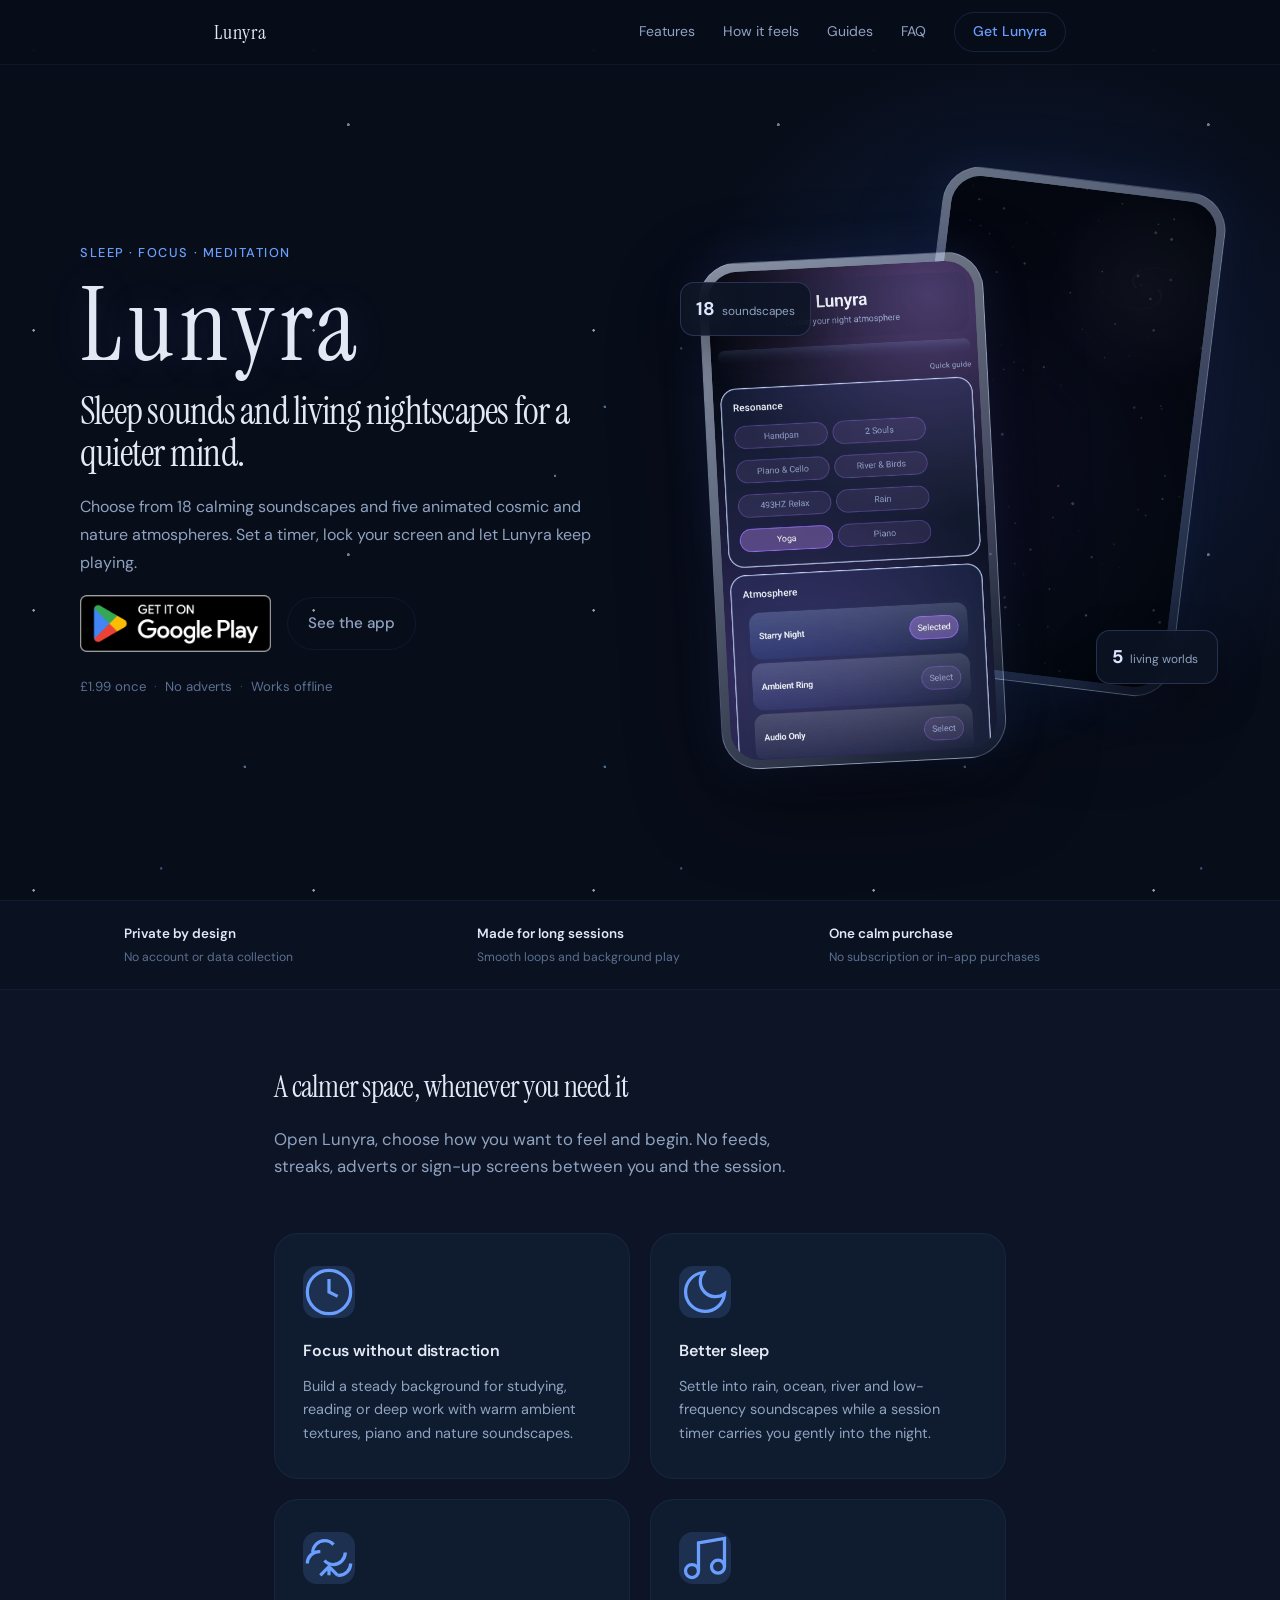
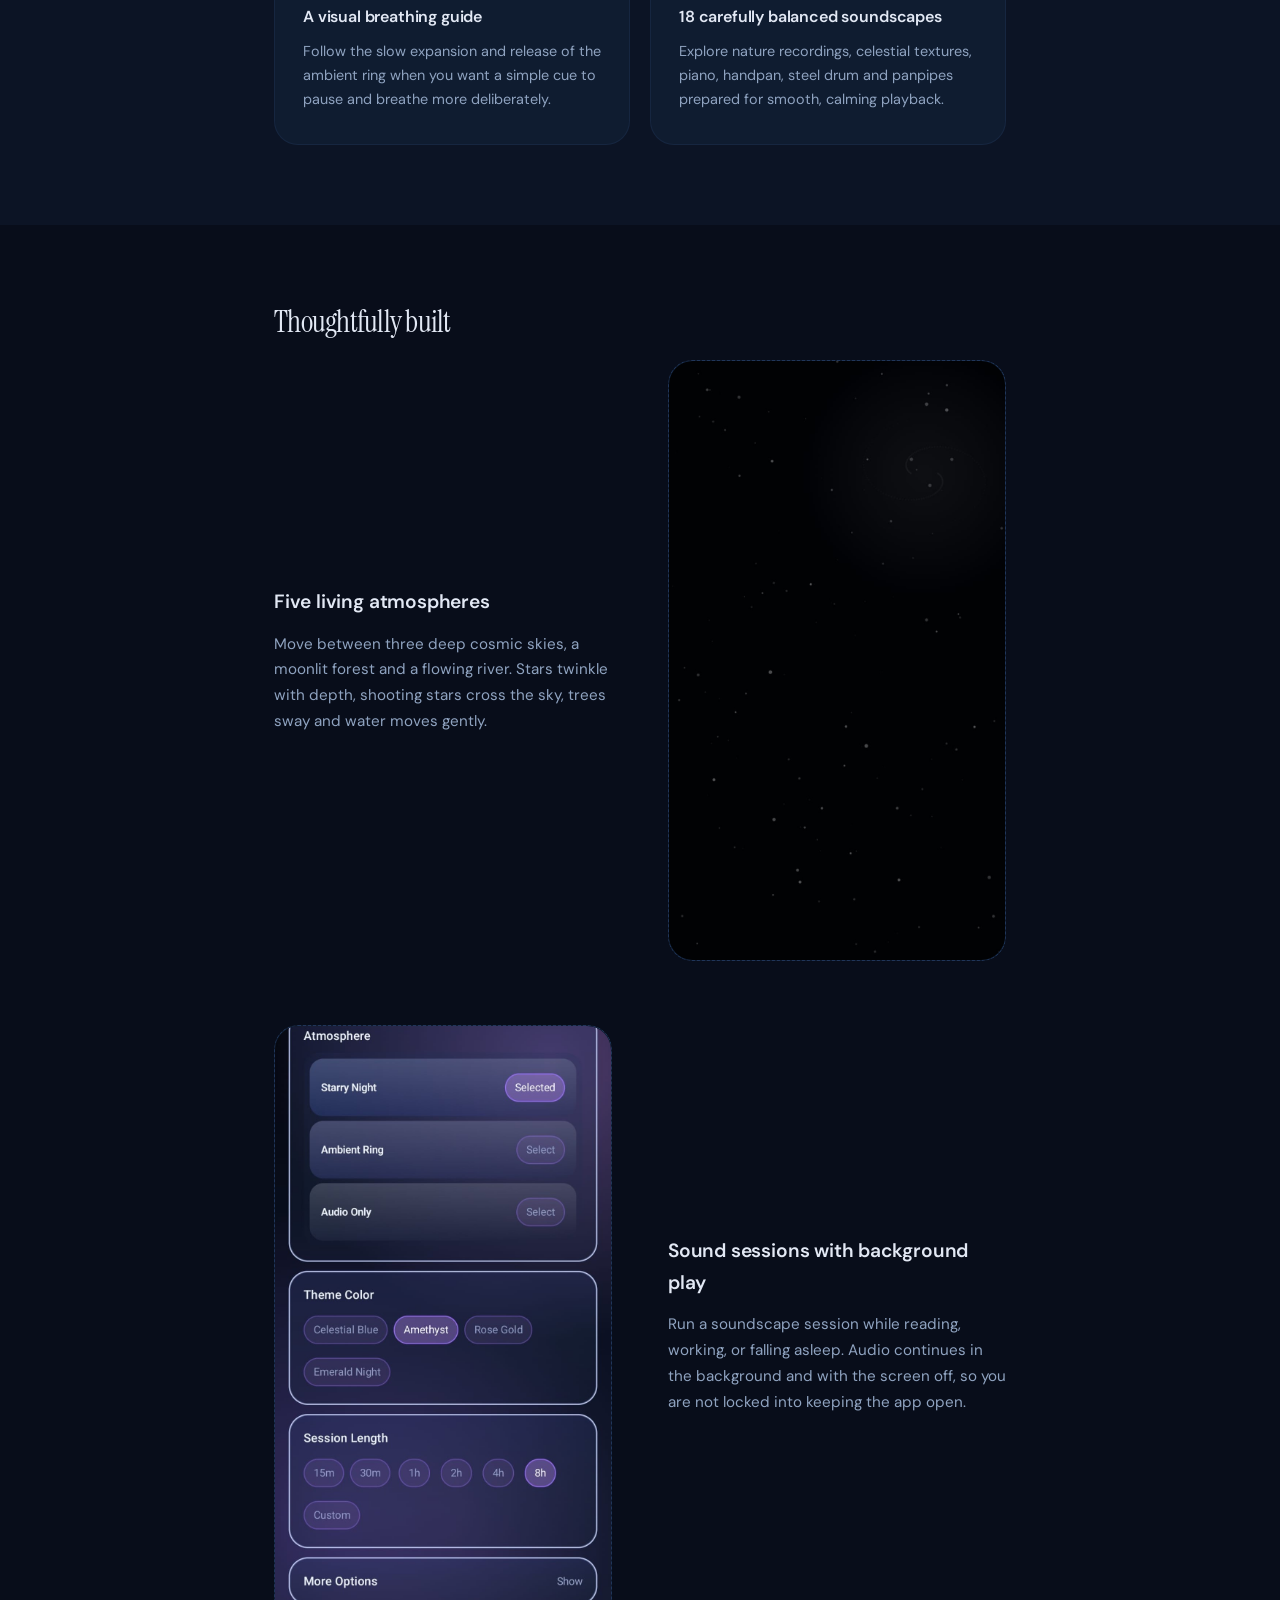
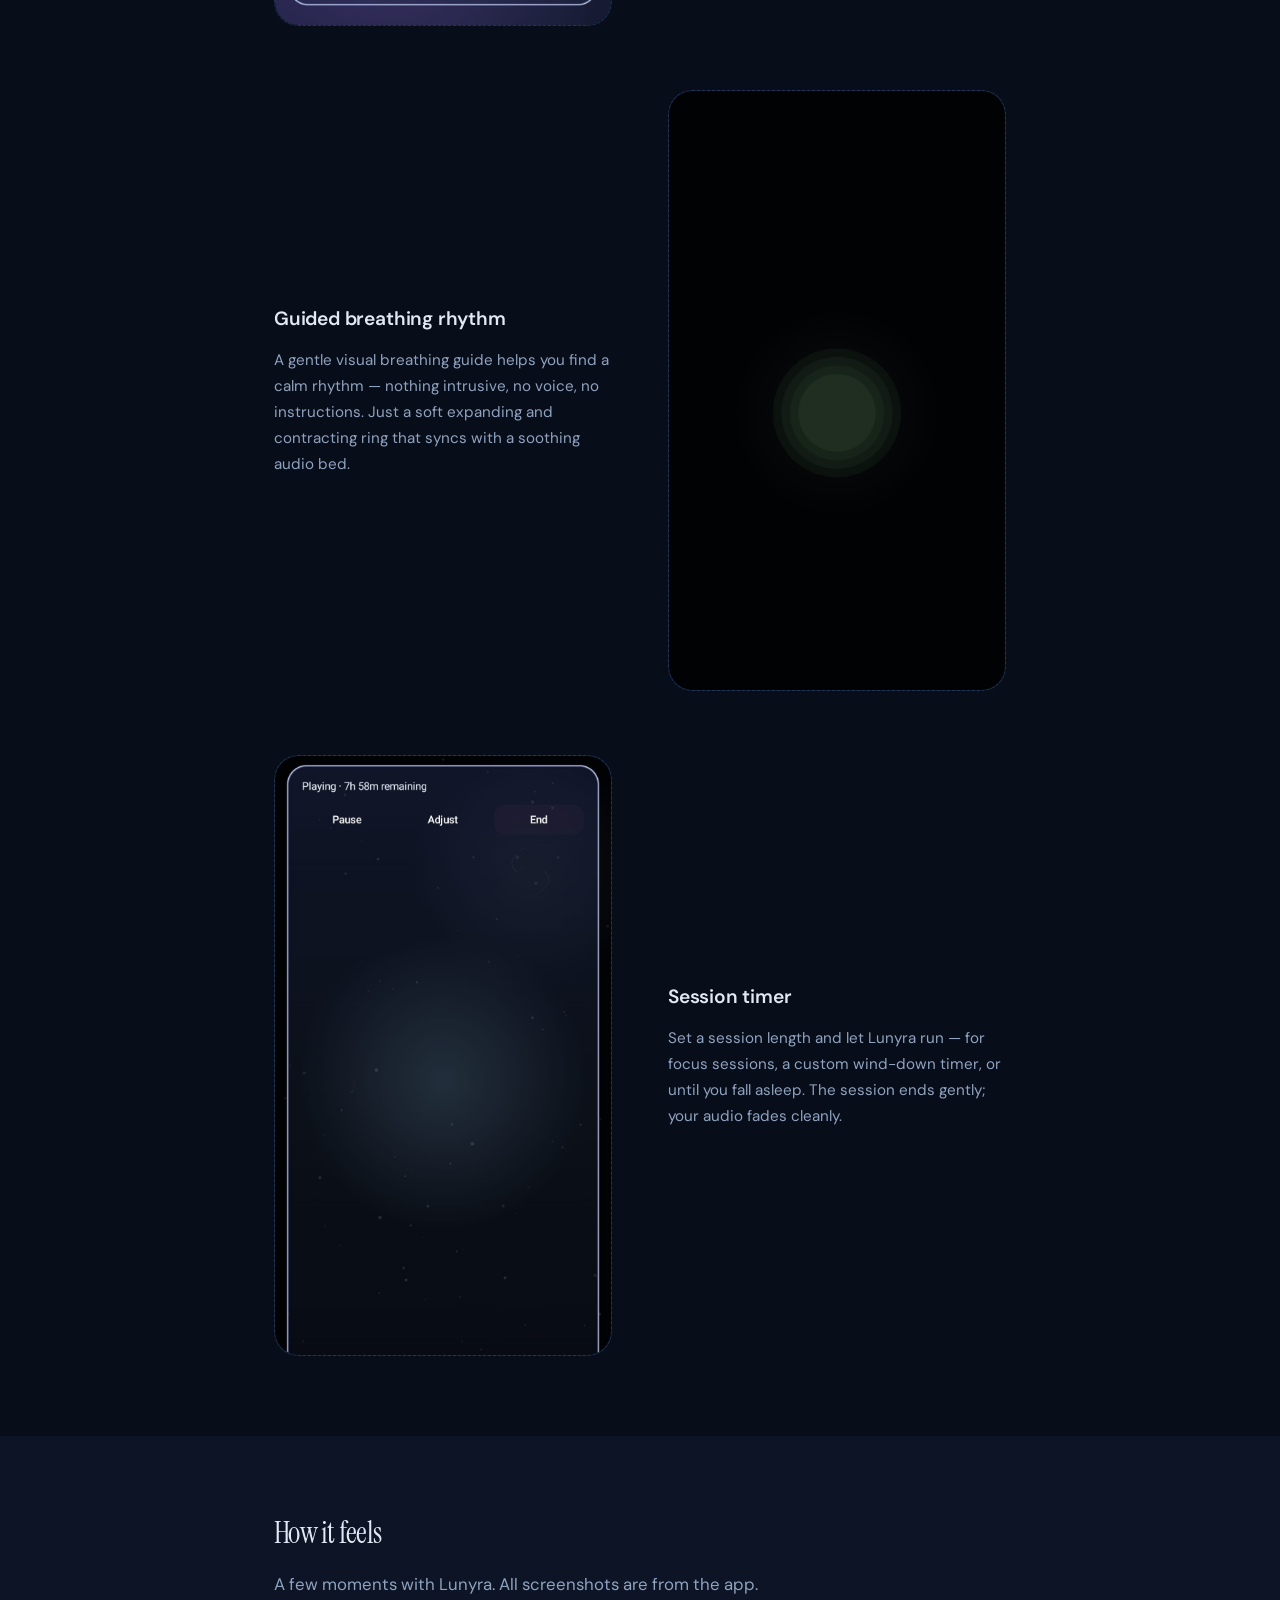
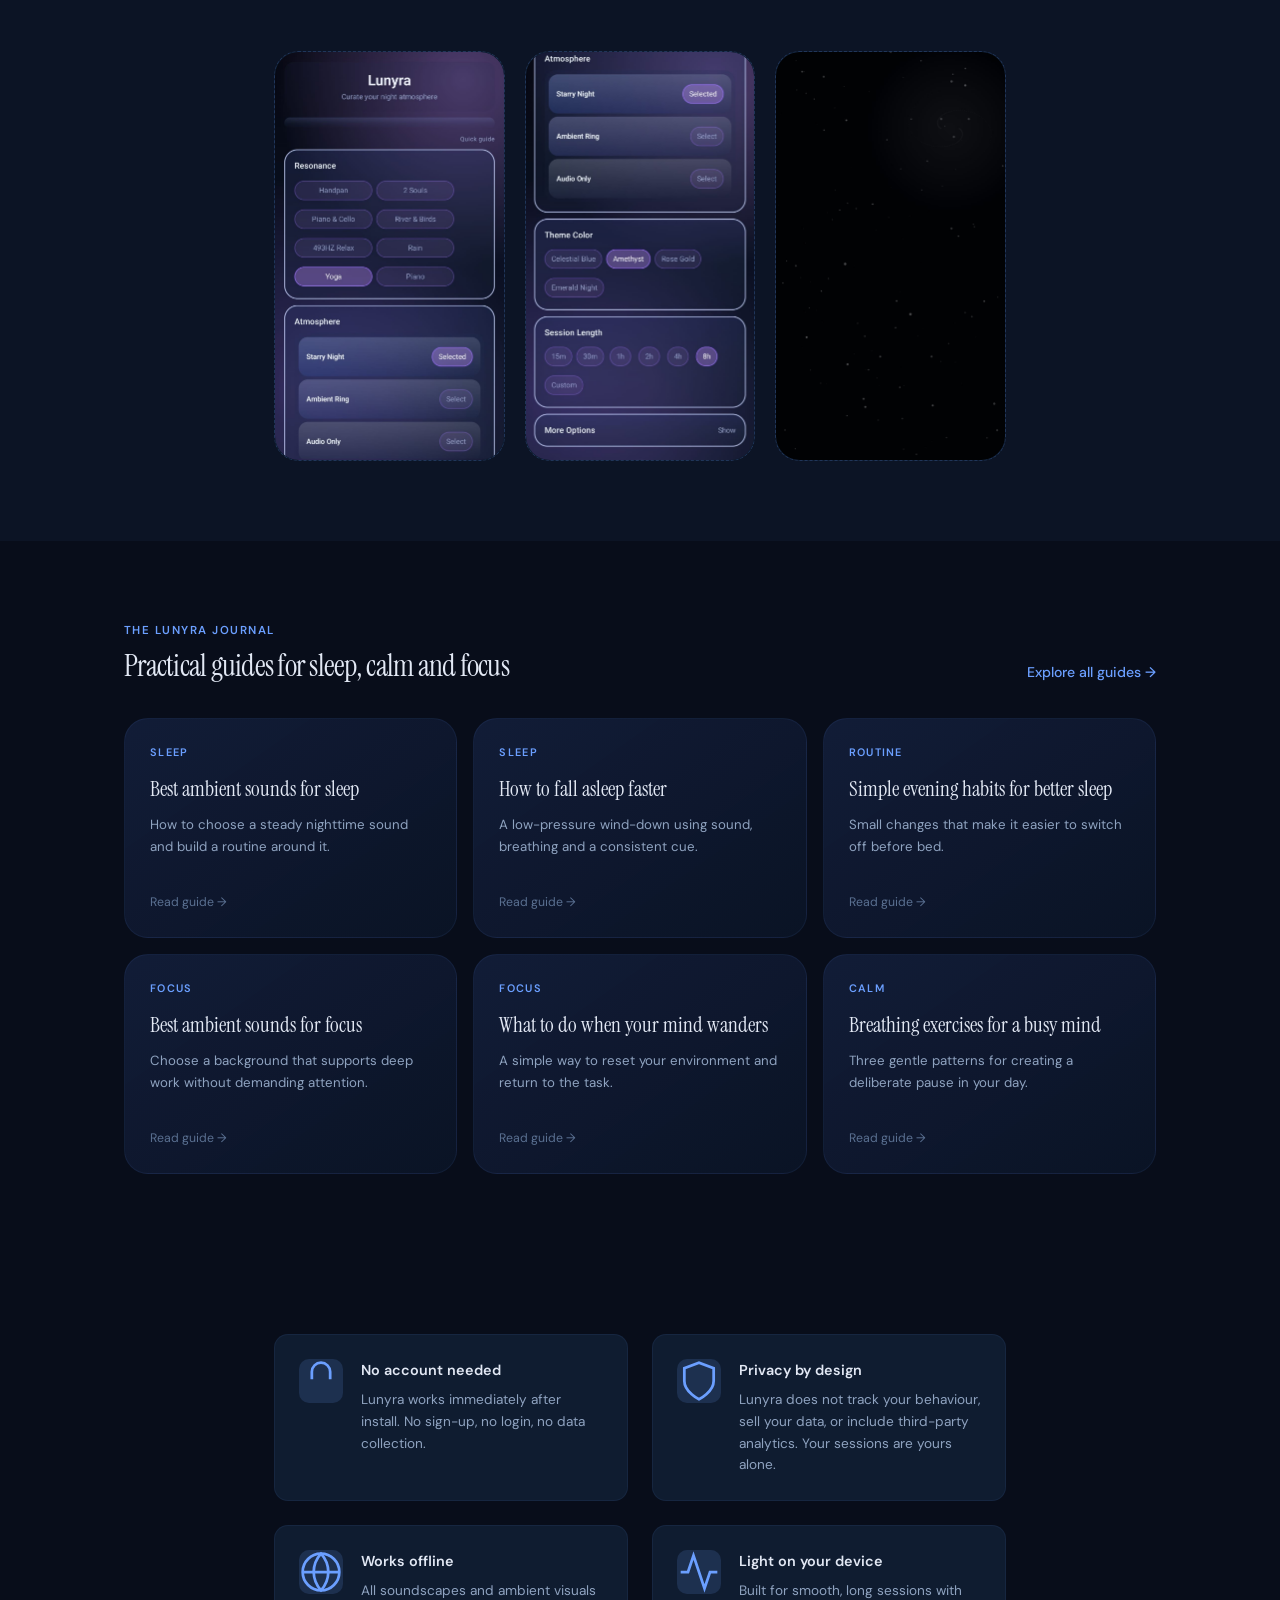
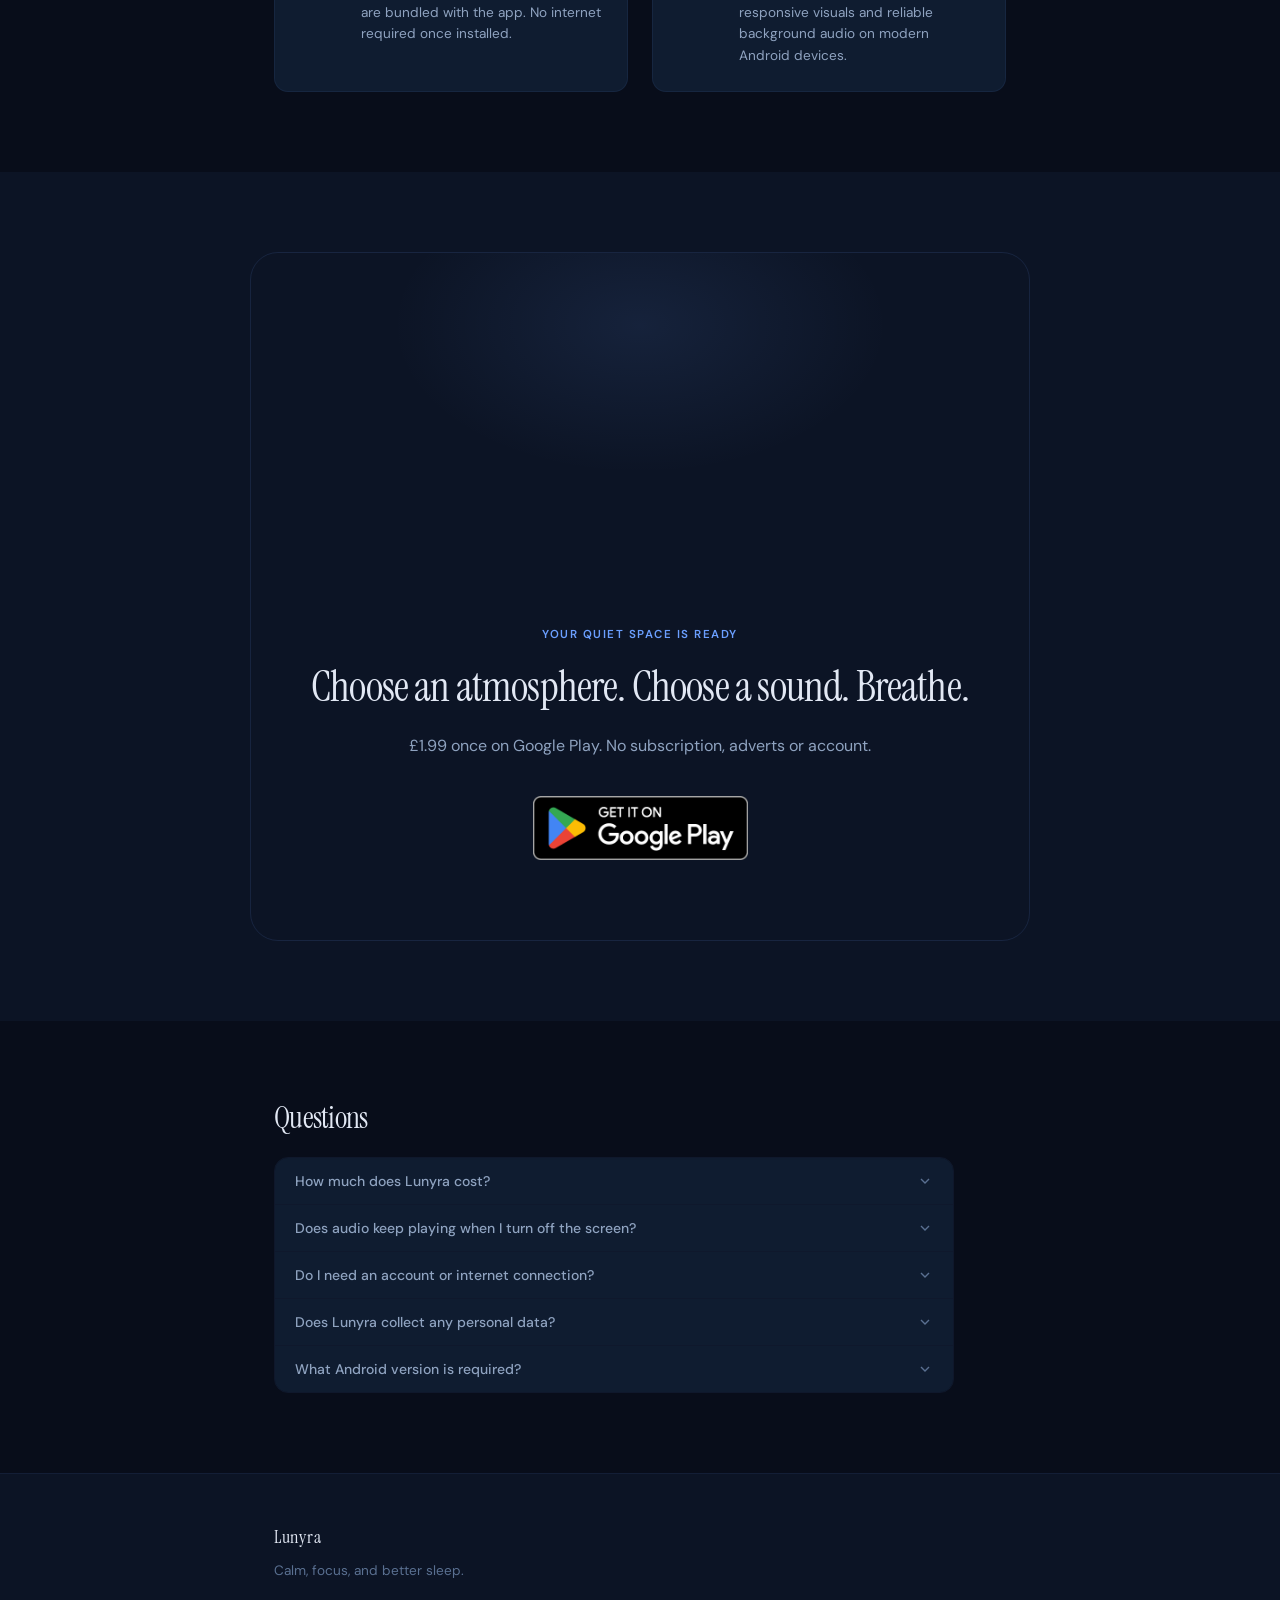
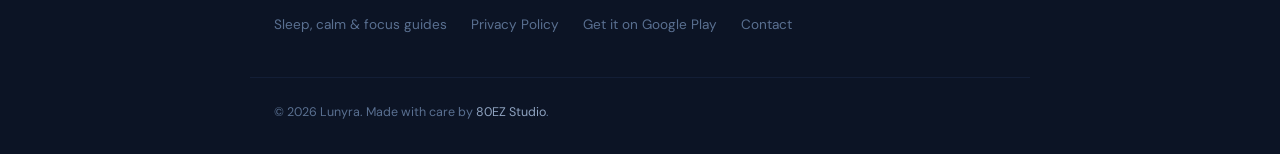
==== commit 41e15908: "Highlight final-day free Play promotion" ====
--- a/index.html
+++ b/index.html
@@ -166,6 +166,10 @@
           <h1 id="hero-heading" class="hero-title">Lunyra</h1>
           <p class="hero-lead">Sleep sounds and living nightscapes for a quieter mind.</p>
           <p class="hero-subtitle">Choose from 18 calming soundscapes and five animated cosmic and nature atmospheres. Set a timer, lock your screen and let Lunyra keep playing.</p>
+          <div id="launch-sale" class="launch-sale" hidden>
+            <span class="launch-sale-label">Free today</span>
+            <span>Keep Lunyra for &pound;0 on Google Play</span>
+          </div>
           <div class="hero-actions">
             <a class="play-badge-link" href="https://play.google.com/store/apps/details?id=com.eightyezstudio.lunyra&amp;referrer=utm_source%3Dlunyra_website%26utm_medium%3Dorganic_web%26utm_campaign%3Daugust_growth" rel="noopener noreferrer" target="_blank" aria-label="Get Lunyra on Google Play">
               <img src="assets/google-play-badge.png" width="191" height="57" alt="Get Lunyra on Google Play" fetchpriority="high">
@@ -173,7 +177,7 @@
             <a href="#how-it-feels" class="btn-ghost">See the app</a>
           </div>
           <div class="hero-trust" aria-label="Lunyra highlights">
-            <span>£1.99 once</span>
+            <span id="hero-price">£1.99 once</span>
             <span class="hero-divider" aria-hidden="true">·</span>
             <span>No adverts</span>
             <span class="hero-divider" aria-hidden="true">·</span>
@@ -429,7 +433,7 @@
         <div class="cta-glow" aria-hidden="true"></div>
         <p class="section-kicker">Your quiet space is ready</p>
         <h2 id="cta-heading" class="cta-title">Choose an atmosphere. Choose a sound. Breathe.</h2>
-        <p class="cta-sub">£1.99 once on Google Play. No subscription, adverts or account.</p>
+        <p id="cta-price" class="cta-sub">£1.99 once on Google Play. No subscription, adverts or account.</p>
         <a class="play-badge-link play-badge-link--large" href="https://play.google.com/store/apps/details?id=com.eightyezstudio.lunyra&amp;referrer=utm_source%3Dlunyra_website%26utm_medium%3Dorganic_web%26utm_campaign%3Daugust_growth" rel="noopener noreferrer" target="_blank" aria-label="Get Lunyra on Google Play">
           <img src="assets/google-play-badge.png" width="215" height="64" alt="Get Lunyra on Google Play" loading="lazy">
         </a>
--- a/styles.css
+++ b/styles.css
@@ -284,8 +284,33 @@
   font-size: 1rem;
   color: var(--text-2);
   max-width: 540px;
-  margin: 0 0 30px;
+  margin: 0 0 18px;
   line-height: 1.75;
+}
+
+.launch-sale {
+  display: inline-flex;
+  align-items: center;
+  gap: 10px;
+  margin: 0 0 18px;
+  padding: 8px 12px 8px 8px;
+  border: 1px solid rgba(132, 185, 255, .32);
+  border-radius: 999px;
+  background: rgba(31, 53, 94, .62);
+  color: var(--text-2);
+  font-size: .82rem;
+  box-shadow: 0 8px 30px rgba(3, 10, 28, .26);
+}
+
+.launch-sale[hidden] { display: none; }
+
+.launch-sale-label {
+  padding: 5px 9px;
+  border-radius: 999px;
+  background: linear-gradient(135deg, #a9d4ff, #c7b7ff);
+  color: #071120;
+  font-weight: 700;
+  letter-spacing: .02em;
 }
 
 .hero-actions {
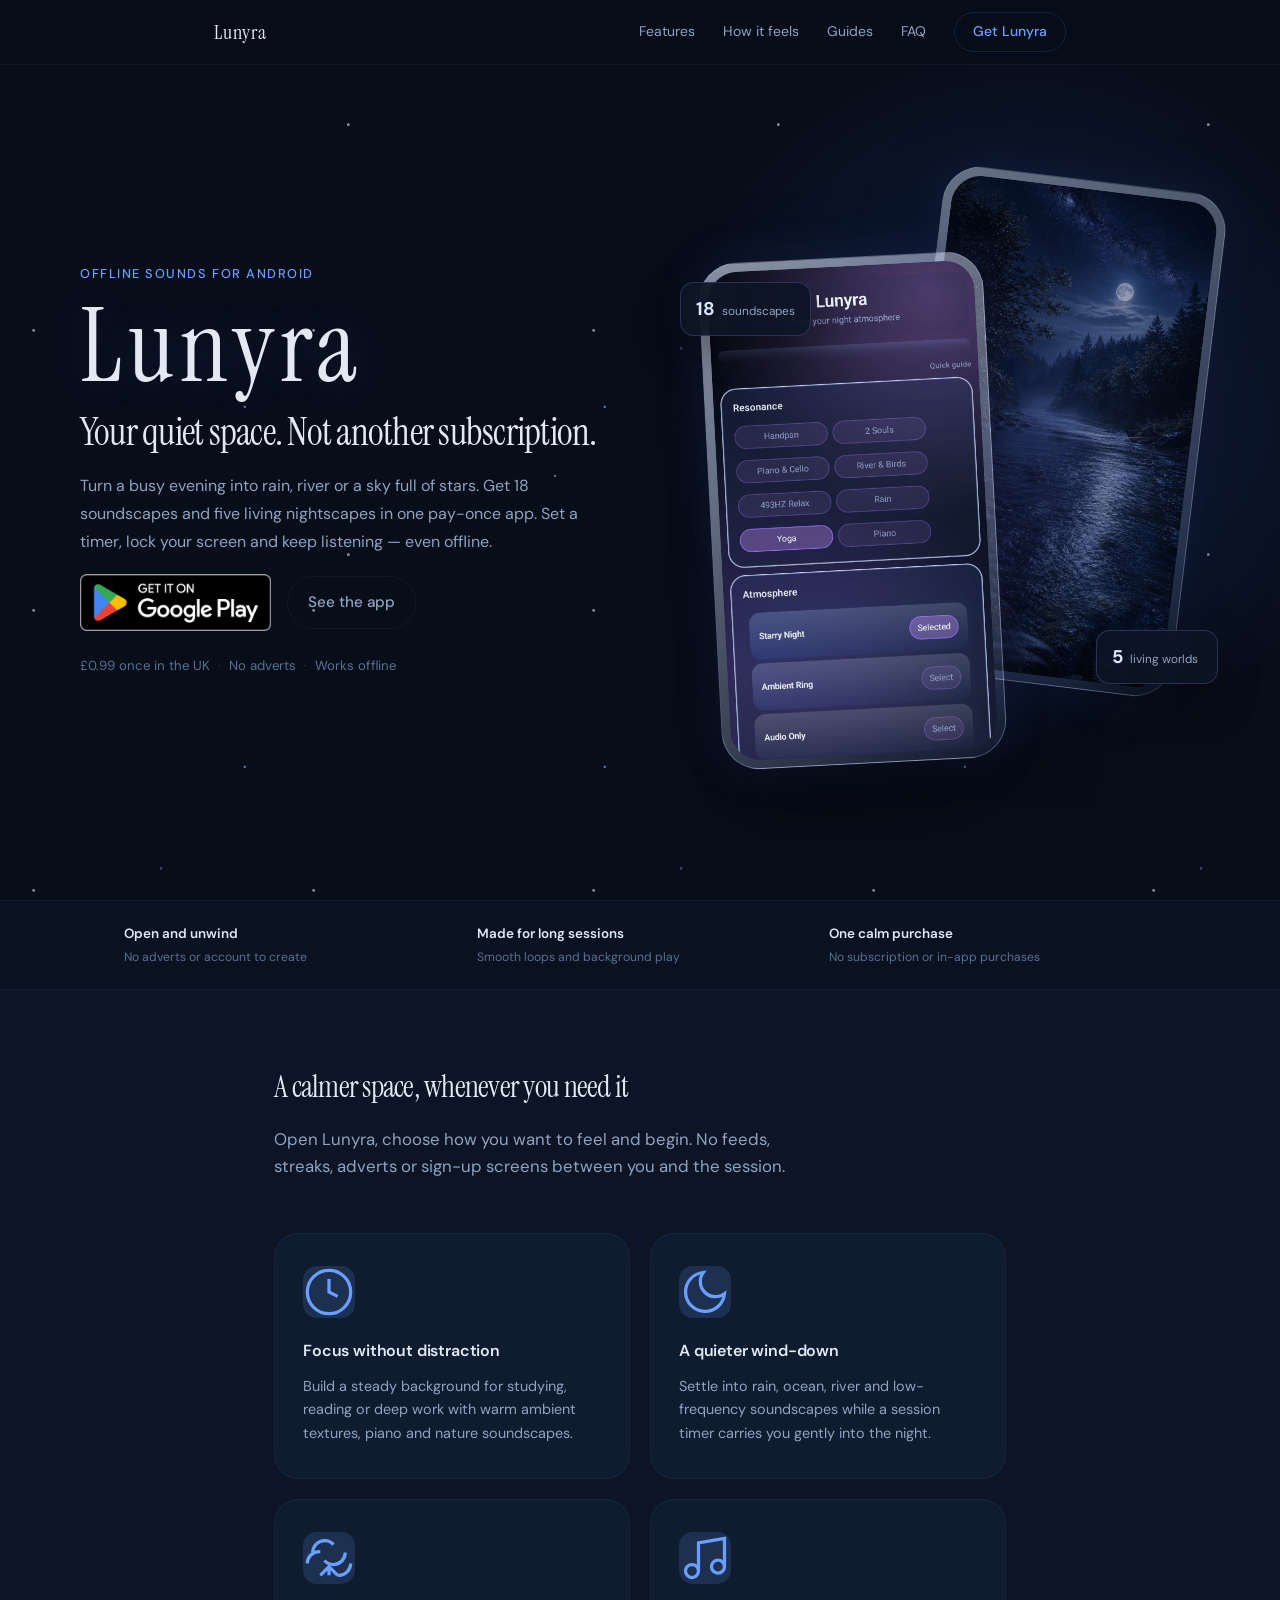
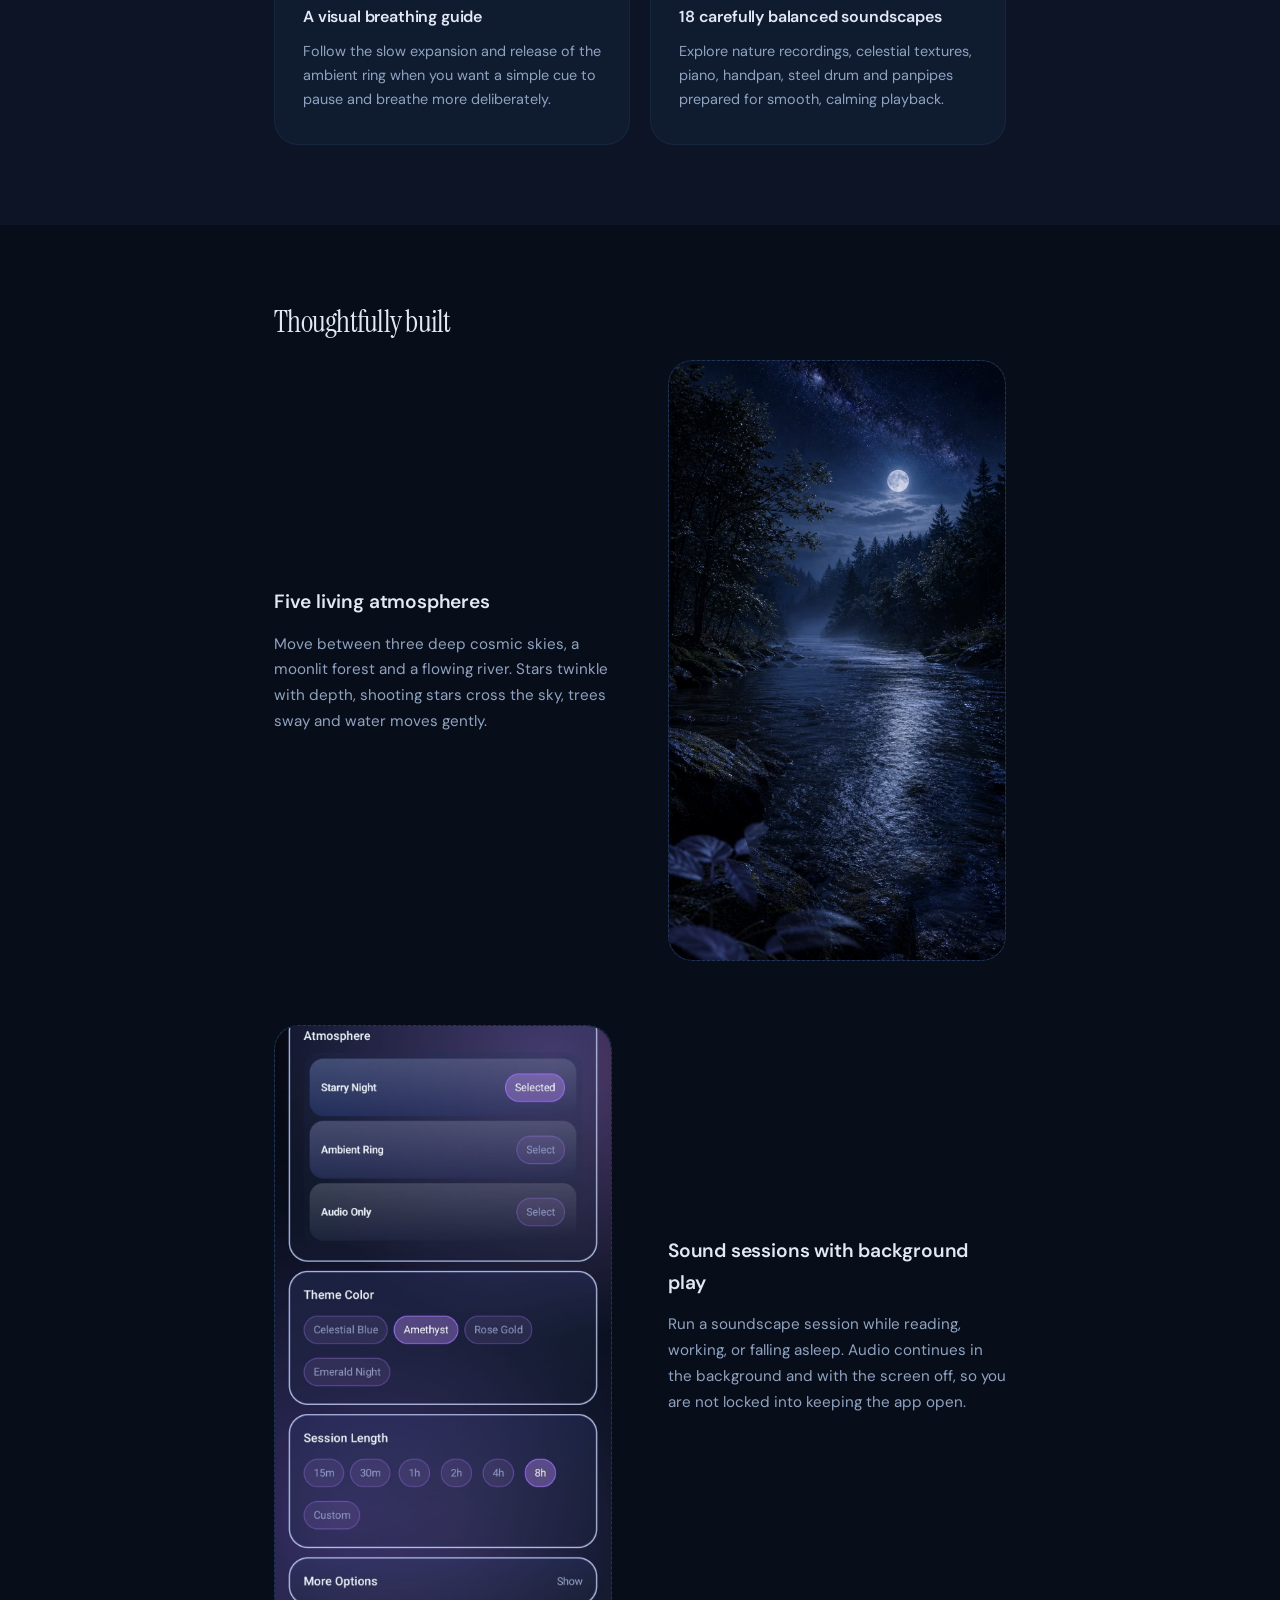
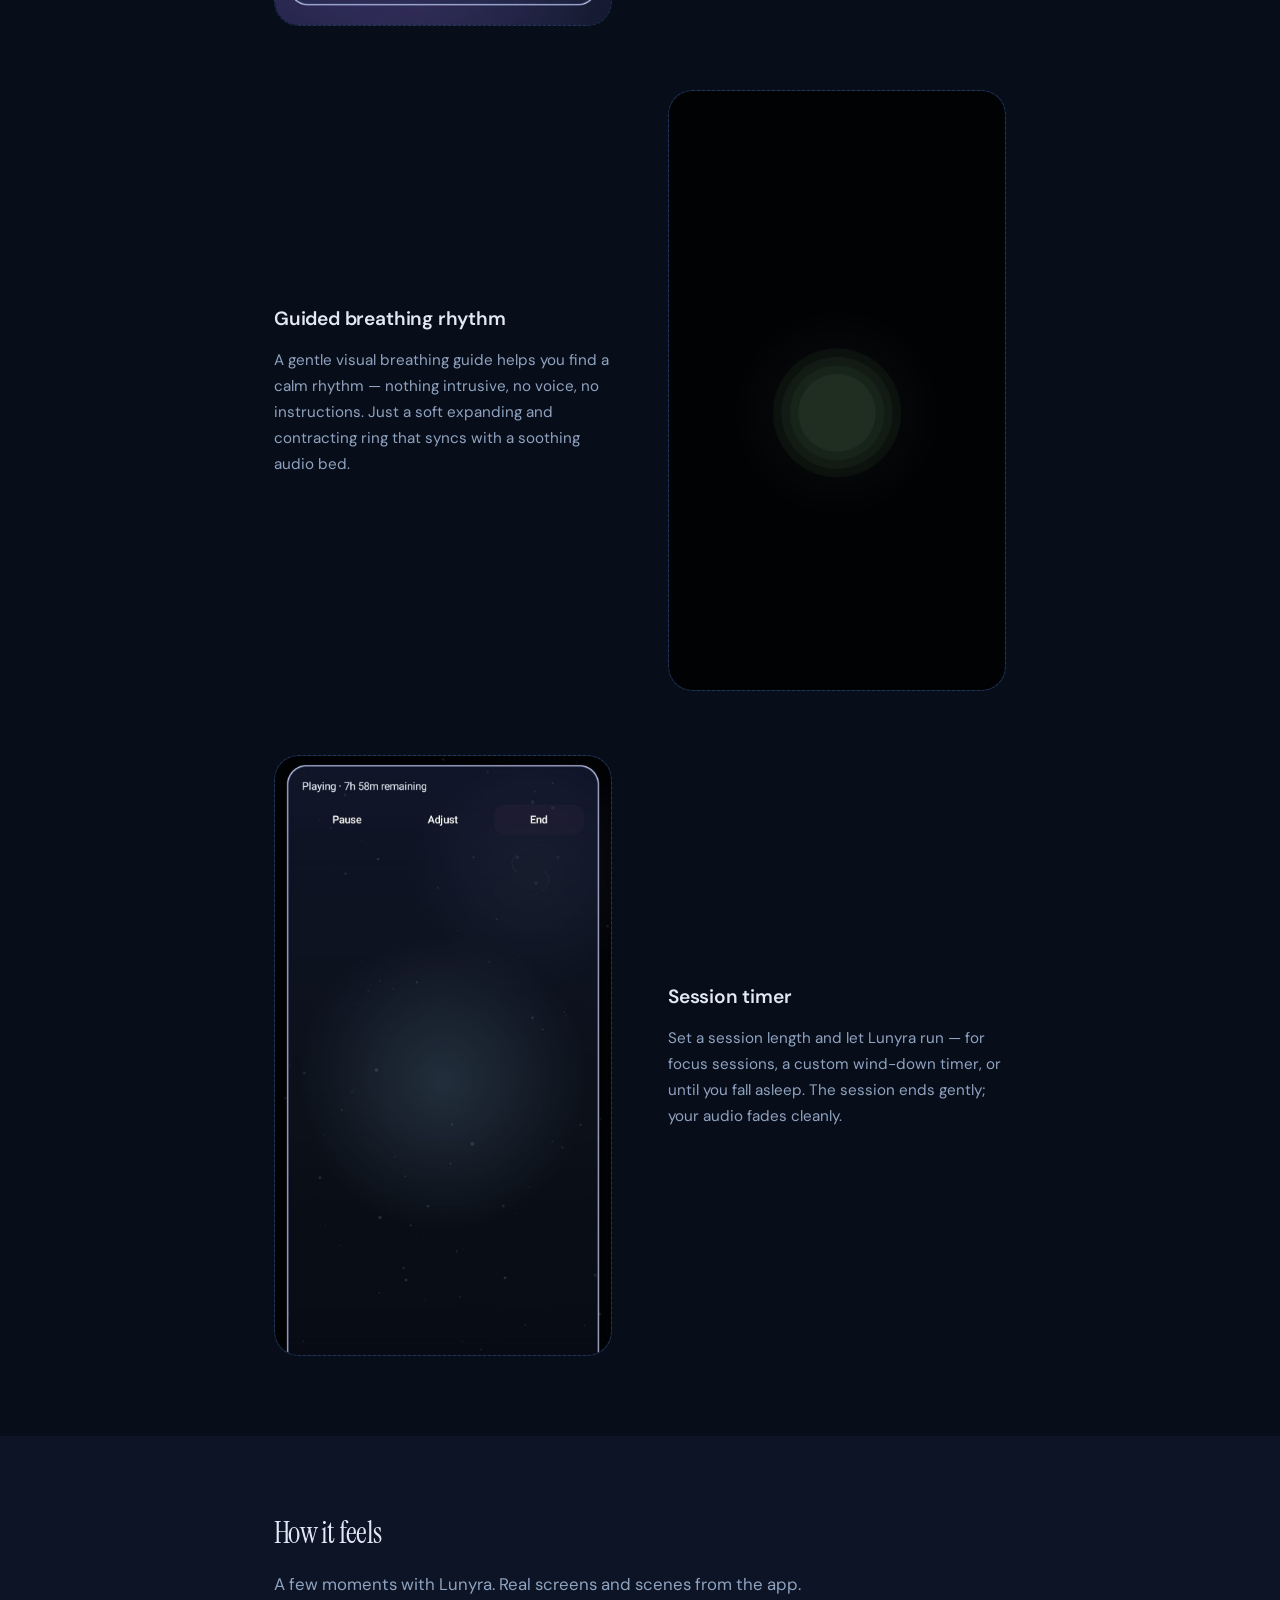
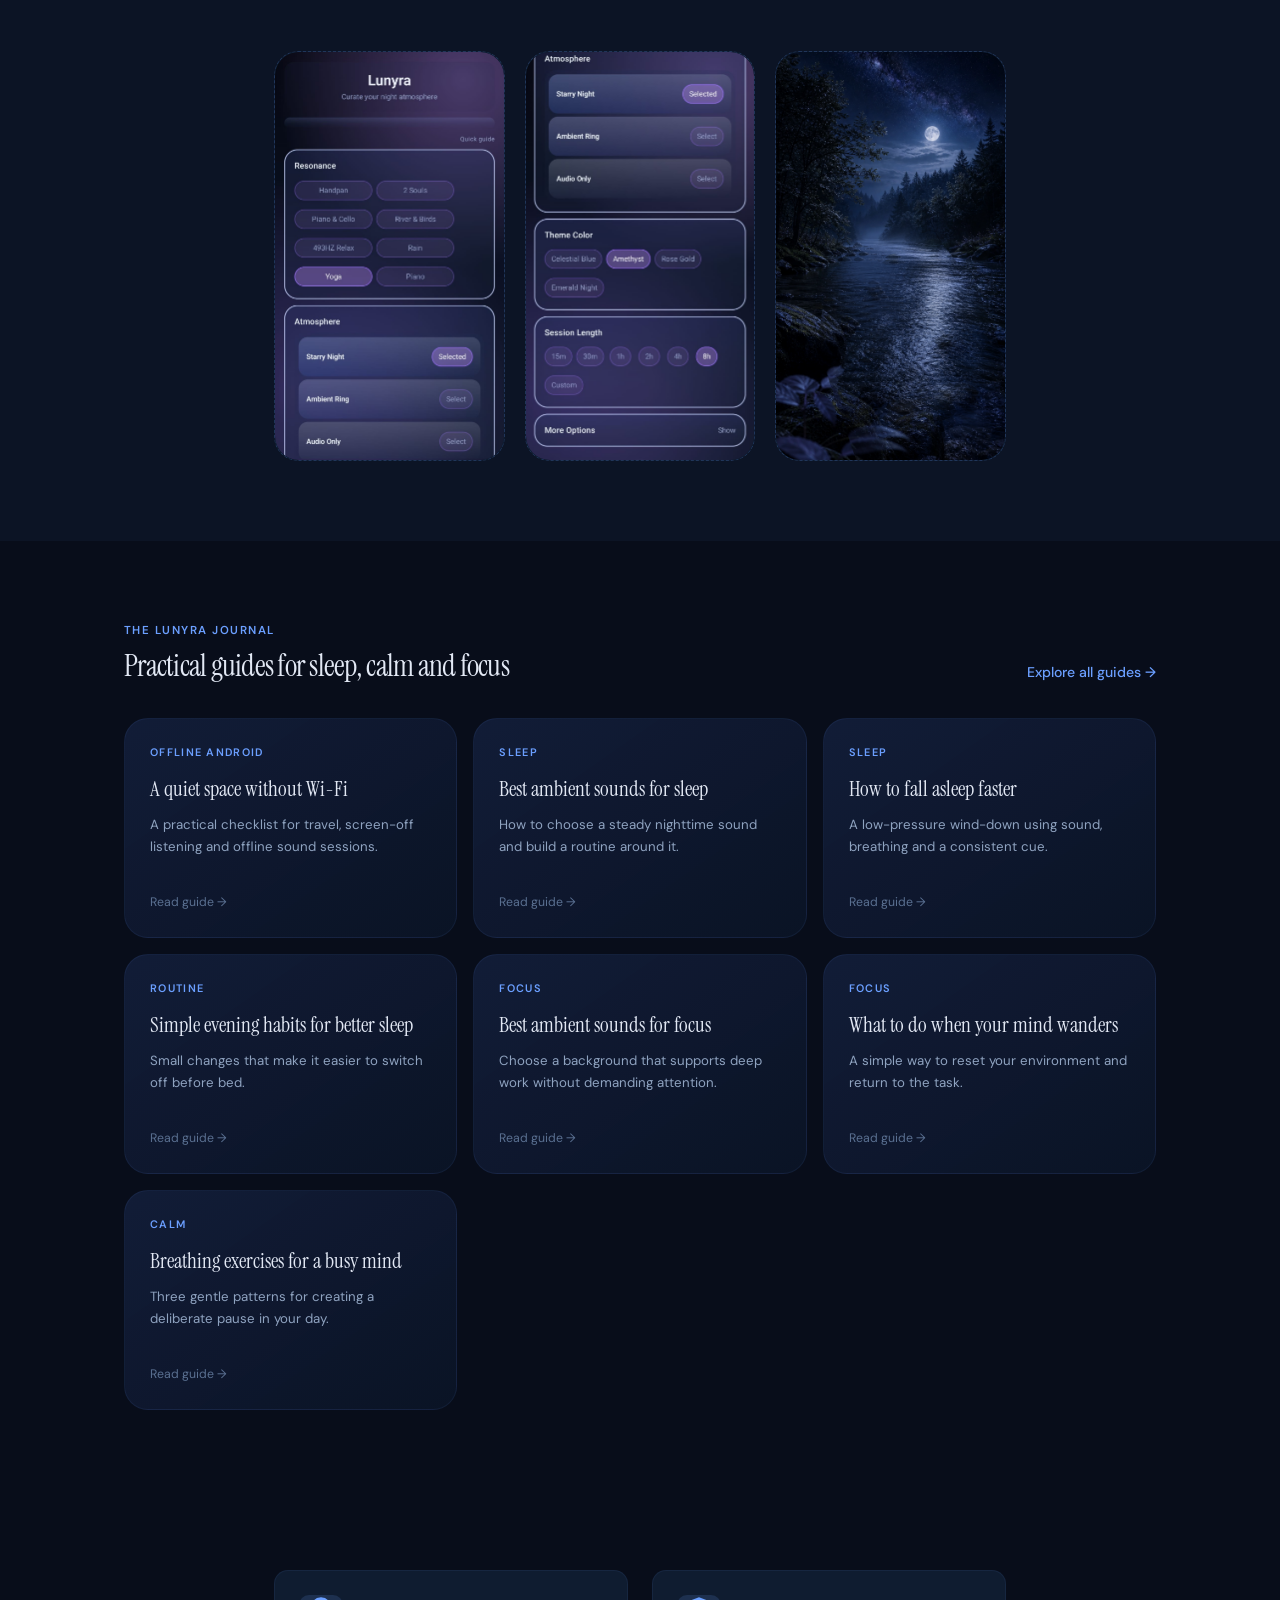
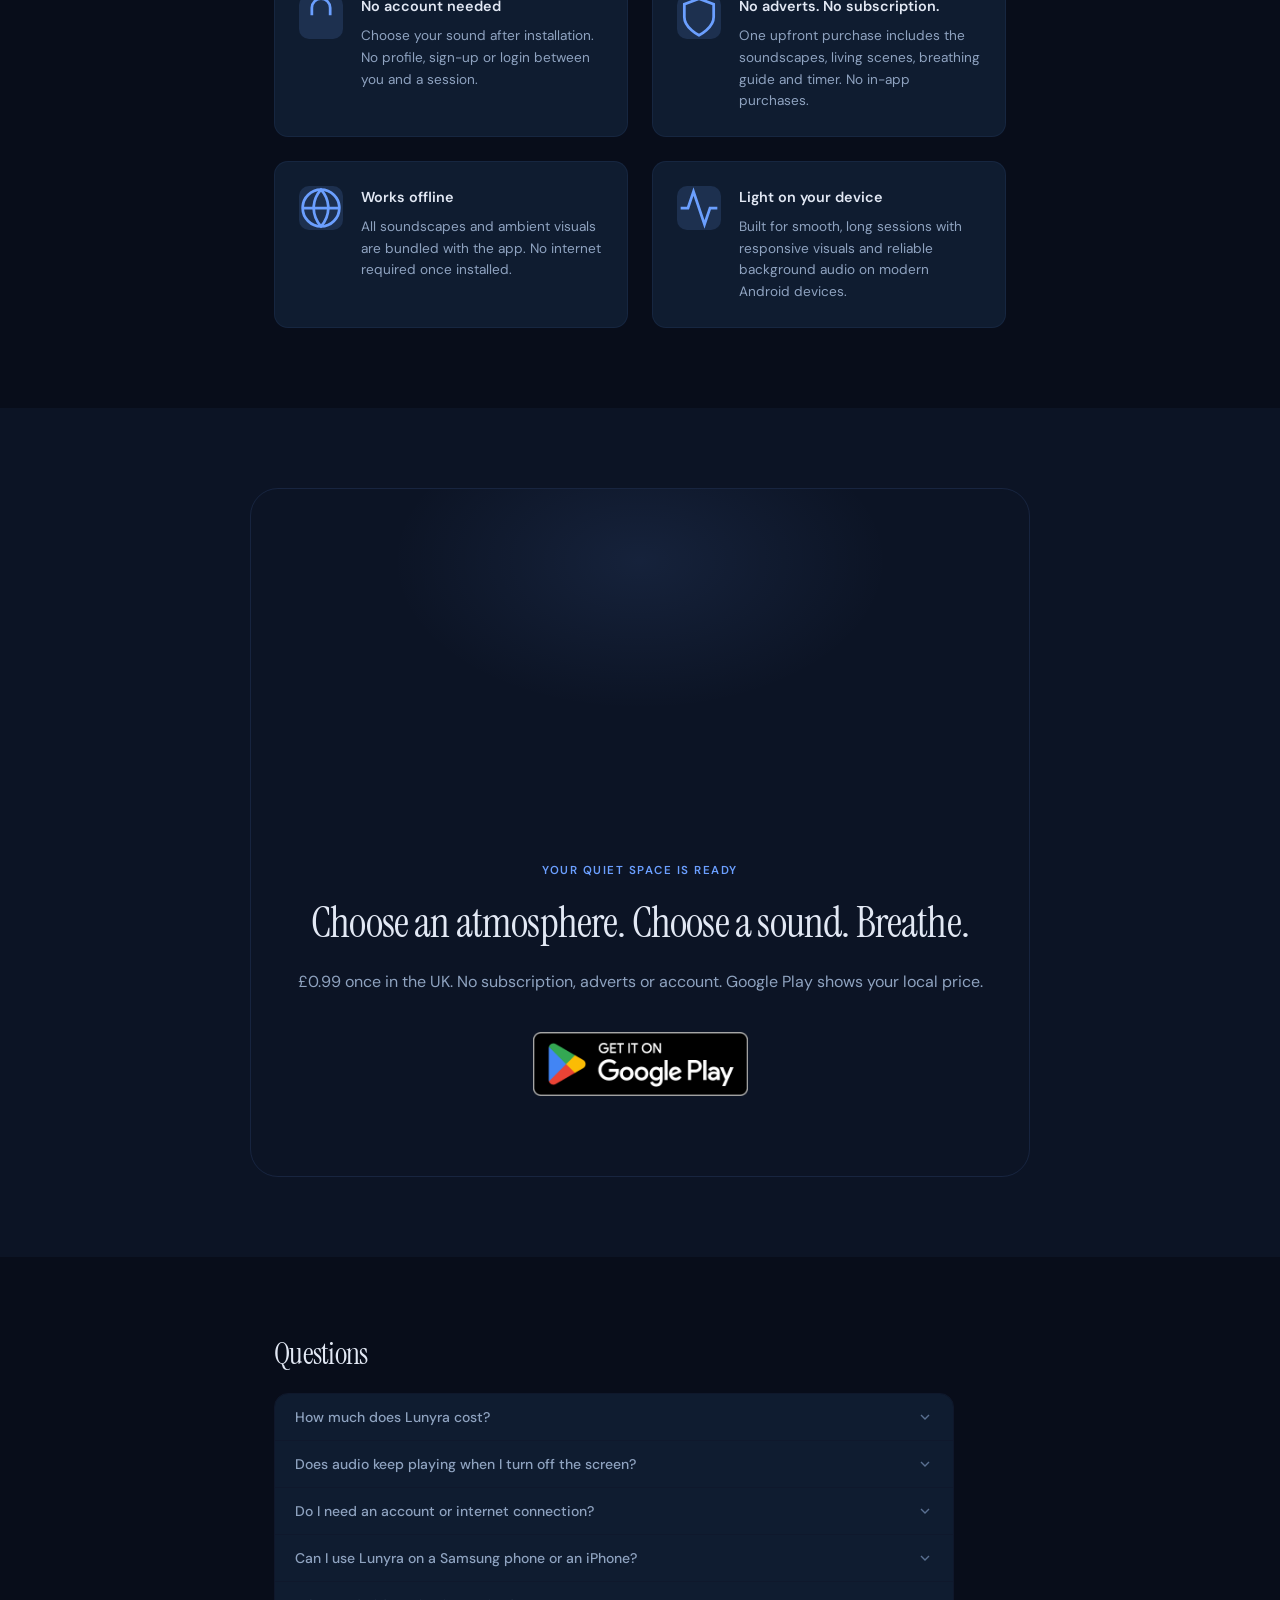
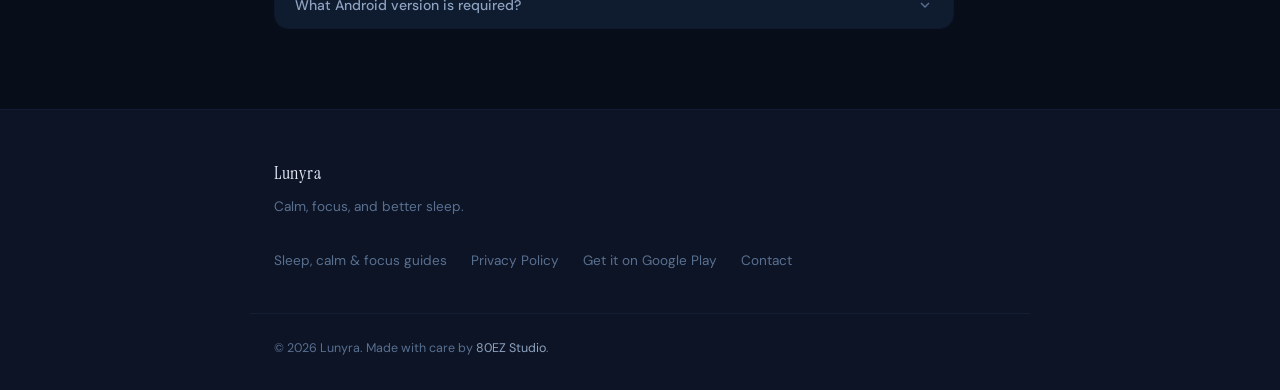
==== commit 71798dbb: "Improve Lunyra pay-once landing page and campaign attribution" ====
--- a/index.html
+++ b/index.html
@@ -3,8 +3,8 @@
 <head>
   <meta charset="UTF-8">
   <meta name="viewport" content="width=device-width, initial-scale=1.0">
-  <title>Lunyra: Sleep Sounds, Meditation & Focus App for Android</title>
-  <meta name="description" content="Sleep, focus and meditate with 18 calming soundscapes, five animated night and nature atmospheres, and a gentle breathing guide. Offline, private and ad-free on Android.">
+  <title>Lunyra: Offline Sleep Sounds for Android | Pay Once</title>
+  <meta name="description" content="Your quiet space, without a monthly bill. Lunyra brings 18 offline soundscapes, five living nightscapes and a sleep timer to Android. No adverts or subscription.">
   <meta name="robots" content="index, follow, max-image-preview:large, max-snippet:-1, max-video-preview:-1">
   <link rel="canonical" href="https://80ezstudio.github.io/Lunyra/">
   <meta name="theme-color" content="#0a1628">
@@ -12,8 +12,8 @@
   <!-- Open Graph -->
   <meta property="og:type" content="website">
   <meta property="og:url" content="https://80ezstudio.github.io/Lunyra/">
-  <meta property="og:title" content="Lunyra — Sleep Sounds and Living Nightscapes for Android">
-  <meta property="og:description" content="18 calming soundscapes, five animated atmospheres and a gentle breathing guide. Private, offline and ad-free.">
+  <meta property="og:title" content="Lunyra — Your Quiet Space. Not Another Subscription.">
+  <meta property="og:description" content="18 offline soundscapes. Five living nightscapes. Pay once for Android, with no adverts or subscription.">
   <meta property="og:image" content="https://80ezstudio.github.io/Lunyra/assets/og-image.png">
   <meta property="og:image:width" content="1024">
   <meta property="og:image:height" content="500">
@@ -22,8 +22,8 @@
 
   <!-- Twitter Card -->
   <meta name="twitter:card" content="summary_large_image">
-  <meta name="twitter:title" content="Lunyra — Sleep Sounds and Living Nightscapes for Android">
-  <meta name="twitter:description" content="18 calming soundscapes, five animated atmospheres and a gentle breathing guide. Private, offline and ad-free.">
+  <meta name="twitter:title" content="Lunyra — Your Quiet Space. Not Another Subscription.">
+  <meta name="twitter:description" content="18 offline soundscapes. Five living nightscapes. Pay once for Android, with no adverts or subscription.">
   <meta name="twitter:image" content="https://80ezstudio.github.io/Lunyra/assets/og-image.png">
 
   <!-- Search-enhanced structured data. No ratings are shown until Google Play has verified reviews. -->
@@ -48,7 +48,7 @@
       {
         "@type": "MobileApplication",
         "@id": "https://80ezstudio.github.io/Lunyra/#app",
-        "name": "Lunyra: Sleep & Calm",
+        "name": "Lunyra: Offline Sleep Sounds",
         "alternateName": "Lunyra",
         "url": "https://80ezstudio.github.io/Lunyra/",
         "downloadUrl": "https://play.google.com/store/apps/details?id=com.eightyezstudio.lunyra",
@@ -65,7 +65,7 @@
           "Background audio playback",
           "Flexible session timer",
           "Works offline",
-          "No adverts, account or data collection"
+          "No adverts, account or subscription"
         ],
         "screenshot": [
           "https://80ezstudio.github.io/Lunyra/assets/screenshot-home.png",
@@ -74,7 +74,7 @@
         ],
         "offers": {
           "@type": "Offer",
-          "price": "1.99",
+          "price": "0.99",
           "priceCurrency": "GBP",
           "availability": "https://schema.org/InStock",
           "url": "https://play.google.com/store/apps/details?id=com.eightyezstudio.lunyra"
@@ -86,7 +86,7 @@
           {
             "@type": "Question",
             "name": "How much does Lunyra cost?",
-            "acceptedAnswer": { "@type": "Answer", "text": "Lunyra costs £1.99 on Google Play. It is a one-time purchase with no subscription or in-app purchases." }
+            "acceptedAnswer": { "@type": "Answer", "text": "Lunyra costs £0.99 in the UK on Google Play, verified on 30 September 2026. It is a one-time purchase with no subscription or in-app purchases. Google Play shows the current local price before purchase." }
           },
           {
             "@type": "Question",
@@ -100,8 +100,8 @@
           },
           {
             "@type": "Question",
-            "name": "Does Lunyra collect personal data?",
-            "acceptedAnswer": { "@type": "Answer", "text": "No. Lunyra has no adverts, trackers, analytics or personal data collection." }
+            "name": "Is Lunyra a subscription?",
+            "acceptedAnswer": { "@type": "Answer", "text": "No. Lunyra is a paid Android app with one upfront purchase, no subscription and no in-app purchases. Check Google Play for the current price in your country." }
           }
         ]
       }
@@ -113,7 +113,7 @@
   
   <link rel="icon" type="image/png" href="favicon.png">
   <link rel="apple-touch-icon" href="favicon.png">
-  <link rel="preload" as="image" href="assets/screenshot-ambient.png" fetchpriority="high">
+  <link rel="preload" as="image" href="assets/living-river.png" fetchpriority="high">
   <link rel="preconnect" href="https://fonts.googleapis.com">
   <link rel="preconnect" href="https://fonts.gstatic.com" crossorigin>
   <link href="https://fonts.googleapis.com/css2?family=DM+Sans:ital,opsz,wght@0,9..40,300;0,9..40,400;0,9..40,500;0,9..40,600;1,9..40,300&family=Instrument+Serif:ital@0;1&display=swap" rel="stylesheet">
@@ -122,9 +122,9 @@
 
   <link rel="stylesheet" href="styles.css">
 
-  <!-- Values needing verification — see CONFIG.js -->
-  <!-- ASSUMPTION: Update DOMAIN, PLAY_URL, OG_IMAGE, FAVICON before deploying -->
+  <!-- Verified public product links; ratings stay hidden until real reviews exist. -->
   <script src="CONFIG.js" defer></script>
+  <script src="campaign-links.js" defer></script>
 </head>
 <body>
 
@@ -139,7 +139,7 @@
         <a href="#how-it-feels" class="nav-link">How it feels</a>
         <a href="#guides" class="nav-link">Guides</a>
         <a href="#faq" class="nav-link">FAQ</a>
-        <a href="https://play.google.com/store/apps/details?id=com.eightyezstudio.lunyra&amp;referrer=utm_source%3Dlunyra_website%26utm_medium%3Dorganic_web%26utm_campaign%3Daugust_growth" class="nav-cta" rel="noopener noreferrer" target="_blank">Get Lunyra</a>
+        <a href="https://play.google.com/store/apps/details?id=com.eightyezstudio.lunyra&amp;referrer=utm_source%3Dlunyra_website%26utm_medium%3Dorganic_web%26utm_campaign%3Dquiet_space_2026_09%26utm_content%3Dnav" class="nav-cta" rel="noopener noreferrer" target="_blank">Get Lunyra</a>
       </div>
       <button class="nav-mobile-toggle" aria-label="Open menu" aria-expanded="false" aria-controls="mobile-menu">
         <span></span><span></span><span></span>
@@ -150,7 +150,7 @@
       <a href="#how-it-feels" class="nav-mobile-link">How it feels</a>
       <a href="#guides" class="nav-mobile-link">Guides</a>
       <a href="#faq" class="nav-mobile-link">FAQ</a>
-      <a href="https://play.google.com/store/apps/details?id=com.eightyezstudio.lunyra&amp;referrer=utm_source%3Dlunyra_website%26utm_medium%3Dorganic_web%26utm_campaign%3Daugust_growth" class="nav-mobile-cta" rel="noopener noreferrer" target="_blank">Get Lunyra on Google Play</a>
+      <a href="https://play.google.com/store/apps/details?id=com.eightyezstudio.lunyra&amp;referrer=utm_source%3Dlunyra_website%26utm_medium%3Dorganic_web%26utm_campaign%3Dquiet_space_2026_09%26utm_content%3Dmobile_nav" class="nav-mobile-cta" rel="noopener noreferrer" target="_blank">Get Lunyra on Google Play</a>
     </div>
   </nav>
 
@@ -162,22 +162,18 @@
       <div class="hero-glow" aria-hidden="true"></div>
       <div class="hero-inner">
         <div class="hero-content">
-          <div class="hero-eyebrow">Sleep · Focus · Meditation</div>
+          <div class="hero-eyebrow">Offline sounds for Android</div>
           <h1 id="hero-heading" class="hero-title">Lunyra</h1>
-          <p class="hero-lead">Sleep sounds and living nightscapes for a quieter mind.</p>
-          <p class="hero-subtitle">Choose from 18 calming soundscapes and five animated cosmic and nature atmospheres. Set a timer, lock your screen and let Lunyra keep playing.</p>
-          <div id="launch-sale" class="launch-sale" hidden>
-            <span class="launch-sale-label">Free today</span>
-            <span>Keep Lunyra for &pound;0 on Google Play</span>
-          </div>
+          <p class="hero-lead">Your quiet space. Not another subscription.</p>
+          <p class="hero-subtitle">Turn a busy evening into rain, river or a sky full of stars. Get 18 soundscapes and five living nightscapes in one pay-once app. Set a timer, lock your screen and keep listening — even offline.</p>
           <div class="hero-actions">
-            <a class="play-badge-link" href="https://play.google.com/store/apps/details?id=com.eightyezstudio.lunyra&amp;referrer=utm_source%3Dlunyra_website%26utm_medium%3Dorganic_web%26utm_campaign%3Daugust_growth" rel="noopener noreferrer" target="_blank" aria-label="Get Lunyra on Google Play">
+            <a class="play-badge-link" href="https://play.google.com/store/apps/details?id=com.eightyezstudio.lunyra&amp;referrer=utm_source%3Dlunyra_website%26utm_medium%3Dorganic_web%26utm_campaign%3Dquiet_space_2026_09%26utm_content%3Dhero" rel="noopener noreferrer" target="_blank" aria-label="Get Lunyra on Google Play">
               <img src="assets/google-play-badge.png" width="191" height="57" alt="Get Lunyra on Google Play" fetchpriority="high">
             </a>
             <a href="#how-it-feels" class="btn-ghost">See the app</a>
           </div>
           <div class="hero-trust" aria-label="Lunyra highlights">
-            <span id="hero-price">£1.99 once</span>
+            <span id="hero-price">£0.99 once in the UK</span>
             <span class="hero-divider" aria-hidden="true">·</span>
             <span>No adverts</span>
             <span class="hero-divider" aria-hidden="true">·</span>
@@ -187,7 +183,7 @@
         <div class="hero-visual" aria-label="Lunyra app preview">
           <div class="phone-glow" aria-hidden="true"></div>
           <figure class="phone phone--back">
-            <img src="assets/screenshot-ambient.png" width="919" height="1634" alt="Lunyra animated ambient atmosphere" loading="eager">
+            <img src="assets/living-river.png" width="1080" height="1920" alt="Lunyra's moonlit living river scene" loading="eager">
           </figure>
           <figure class="phone phone--front">
             <img src="assets/screenshot-home.png" width="919" height="1634" alt="Lunyra sleep sounds and atmosphere selection screen" loading="eager">
@@ -200,7 +196,7 @@
 
     <section class="proof-strip" aria-label="Why people choose Lunyra">
       <div class="proof-strip-inner">
-        <div><strong>Private by design</strong><span>No account or data collection</span></div>
+        <div><strong>Open and unwind</strong><span>No adverts or account to create</span></div>
         <div><strong>Made for long sessions</strong><span>Smooth loops and background play</span></div>
         <div><strong>One calm purchase</strong><span>No subscription or in-app purchases</span></div>
       </div>
@@ -225,7 +221,7 @@
             <div class="benefit-icon" aria-hidden="true">
               <svg viewBox="0 0 24 24" fill="none" stroke="currentColor" stroke-width="1.5"><path d="M21 12.79A9 9 0 1 1 11.21 3 7 7 0 0 0 21 12.79z"/></svg>
             </div>
-            <h3>Better sleep</h3>
+            <h3>A quieter wind-down</h3>
             <p>Settle into rain, ocean, river and low-frequency soundscapes while a session timer carries you gently into the night.</p>
           </div>
 
@@ -262,7 +258,7 @@
             </div>
             <div class="feature-visual" aria-label="Ambient visual theme screenshot">
               <div class="screenshot-placeholder">
-                <img src="assets/screenshot-ambient.png" alt="Lunyra ambient visual theme — glowing ambient ring in a dark room" loading="lazy">
+                <img src="assets/living-river.png" width="1080" height="1920" alt="The moonlit living river scene inside Lunyra" loading="lazy">
               </div>
             </div>
           </div>
@@ -311,7 +307,7 @@
     <section class="section screenshots" id="how-it-feels" aria-labelledby="screenshots-heading">
       <div class="container">
         <h2 id="screenshots-heading" class="section-title">How it feels</h2>
-        <p class="section-sub">A few moments with Lunyra. All screenshots are from the app.</p>
+        <p class="section-sub">A few moments with Lunyra. Real screens and scenes from the app.</p>
         <div class="screenshots-row">
           <div class="screenshot-item" aria-label="Lunyra app screenshot — home screen">
             <div class="screenshot-placeholder screenshot-placeholder--tall">
@@ -325,7 +321,7 @@
           </div>
           <div class="screenshot-item" aria-label="Lunyra app screenshot — ambient visual theme">
             <div class="screenshot-placeholder screenshot-placeholder--tall">
-              <img src="assets/screenshot-ambient.png" alt="Lunyra ambient visual theme — calm glowing ring in a dark room" loading="lazy">
+              <img src="assets/living-river.png" width="1080" height="1920" alt="Lunyra's flowing river under a moonlit sky" loading="lazy">
             </div>
           </div>
         </div>
@@ -342,6 +338,12 @@
           <a class="text-link" href="blog/">Explore all guides <span aria-hidden="true">→</span></a>
         </div>
         <div class="guides-grid">
+          <a class="guide-card" href="blog/offline-sleep-sounds-android.html">
+            <span class="guide-topic">Offline Android</span>
+            <h3>A quiet space without Wi-Fi</h3>
+            <p>A practical checklist for travel, screen-off listening and offline sound sessions.</p>
+            <span class="guide-arrow" aria-hidden="true">Read guide →</span>
+          </a>
           <a class="guide-card" href="blog/ambient-sounds-for-sleep.html">
             <span class="guide-topic">Sleep</span>
             <h3>Best ambient sounds for sleep</h3>
@@ -393,7 +395,7 @@
             </div>
             <div>
               <h3>No account needed</h3>
-              <p>Lunyra works immediately after install. No sign-up, no login, no data collection.</p>
+              <p>Choose your sound after installation. No profile, sign-up or login between you and a session.</p>
             </div>
           </div>
           <div class="trust-item">
@@ -401,8 +403,8 @@
               <svg viewBox="0 0 24 24" fill="none" stroke="currentColor" stroke-width="1.5"><path d="M12 22s8-4 8-10V5l-8-3-8 3v7c0 6 8 10 8 10z"/></svg>
             </div>
             <div>
-              <h3>Privacy by design</h3>
-              <p>Lunyra does not track your behaviour, sell your data, or include third-party analytics. Your sessions are yours alone.</p>
+              <h3>No adverts. No subscription.</h3>
+              <p>One upfront purchase includes the soundscapes, living scenes, breathing guide and timer. No in-app purchases.</p>
             </div>
           </div>
           <div class="trust-item">
@@ -433,8 +435,8 @@
         <div class="cta-glow" aria-hidden="true"></div>
         <p class="section-kicker">Your quiet space is ready</p>
         <h2 id="cta-heading" class="cta-title">Choose an atmosphere. Choose a sound. Breathe.</h2>
-        <p id="cta-price" class="cta-sub">£1.99 once on Google Play. No subscription, adverts or account.</p>
-        <a class="play-badge-link play-badge-link--large" href="https://play.google.com/store/apps/details?id=com.eightyezstudio.lunyra&amp;referrer=utm_source%3Dlunyra_website%26utm_medium%3Dorganic_web%26utm_campaign%3Daugust_growth" rel="noopener noreferrer" target="_blank" aria-label="Get Lunyra on Google Play">
+        <p id="cta-price" class="cta-sub">£0.99 once in the UK. No subscription, adverts or account. Google Play shows your local price.</p>
+        <a class="play-badge-link play-badge-link--large" href="https://play.google.com/store/apps/details?id=com.eightyezstudio.lunyra&amp;referrer=utm_source%3Dlunyra_website%26utm_medium%3Dorganic_web%26utm_campaign%3Dquiet_space_2026_09%26utm_content%3Dclosing_cta" rel="noopener noreferrer" target="_blank" aria-label="Get Lunyra on Google Play">
           <img src="assets/google-play-badge.png" width="215" height="64" alt="Get Lunyra on Google Play" loading="lazy">
         </a>
       </div>
@@ -452,7 +454,7 @@
               <svg class="faq-chevron" viewBox="0 0 24 24" fill="none" stroke="currentColor" stroke-width="2" aria-hidden="true"><polyline points="6 9 12 15 18 9"/></svg>
             </button>
             <div id="faq-1" class="faq-answer" hidden>
-              <p>Lunyra costs £1.99 on Google Play. No subscription. No in-app purchases. Pay once and it's yours.</p>
+              <p>Lunyra is £0.99 in the UK, paid once — verified on 30 September 2026. No subscription and no in-app purchases. Google Play shows the current price for your country before you buy.</p>
             </div>
           </div>
 
@@ -478,11 +480,11 @@
 
           <div class="faq-item" role="listitem">
             <button class="faq-question" aria-expanded="false" aria-controls="faq-4">
-              <span>Does Lunyra collect any personal data?</span>
+              <span>Can I use Lunyra on a Samsung phone or an iPhone?</span>
               <svg class="faq-chevron" viewBox="0 0 24 24" fill="none" stroke="currentColor" stroke-width="2" aria-hidden="true"><polyline points="6 9 12 15 18 9"/></svg>
             </button>
             <div id="faq-4" class="faq-answer" hidden>
-              <p>No. Lunyra does not use trackers, analytics, or any form of data collection. Your session history and usage remain entirely on your device. See our <a href="/Lunyra/privacy-policy.html">Privacy Policy</a> for full details.</p>
+              <p>Lunyra is an Android app, including compatible Samsung phones. It is not currently available for iPhone. Open Google Play on your device to check compatibility before buying.</p>
             </div>
           </div>
 
@@ -512,7 +514,7 @@
       <nav class="footer-nav" aria-label="Footer navigation">
         <a href="blog/">Sleep, calm & focus guides</a>
         <a href="/Lunyra/privacy-policy.html">Privacy Policy</a>
-        <a href="https://play.google.com/store/apps/details?id=com.eightyezstudio.lunyra&amp;referrer=utm_source%3Dlunyra_website%26utm_medium%3Dorganic_web%26utm_campaign%3Daugust_growth" rel="noopener noreferrer" target="_blank">Get it on Google Play</a>
+        <a href="https://play.google.com/store/apps/details?id=com.eightyezstudio.lunyra&amp;referrer=utm_source%3Dlunyra_website%26utm_medium%3Dorganic_web%26utm_campaign%3Dquiet_space_2026_09%26utm_content%3Dfooter" rel="noopener noreferrer" target="_blank">Get it on Google Play</a>
         <a href="mailto:80ezstudio@gmail.com">Contact</a>
       </nav>
     </div>
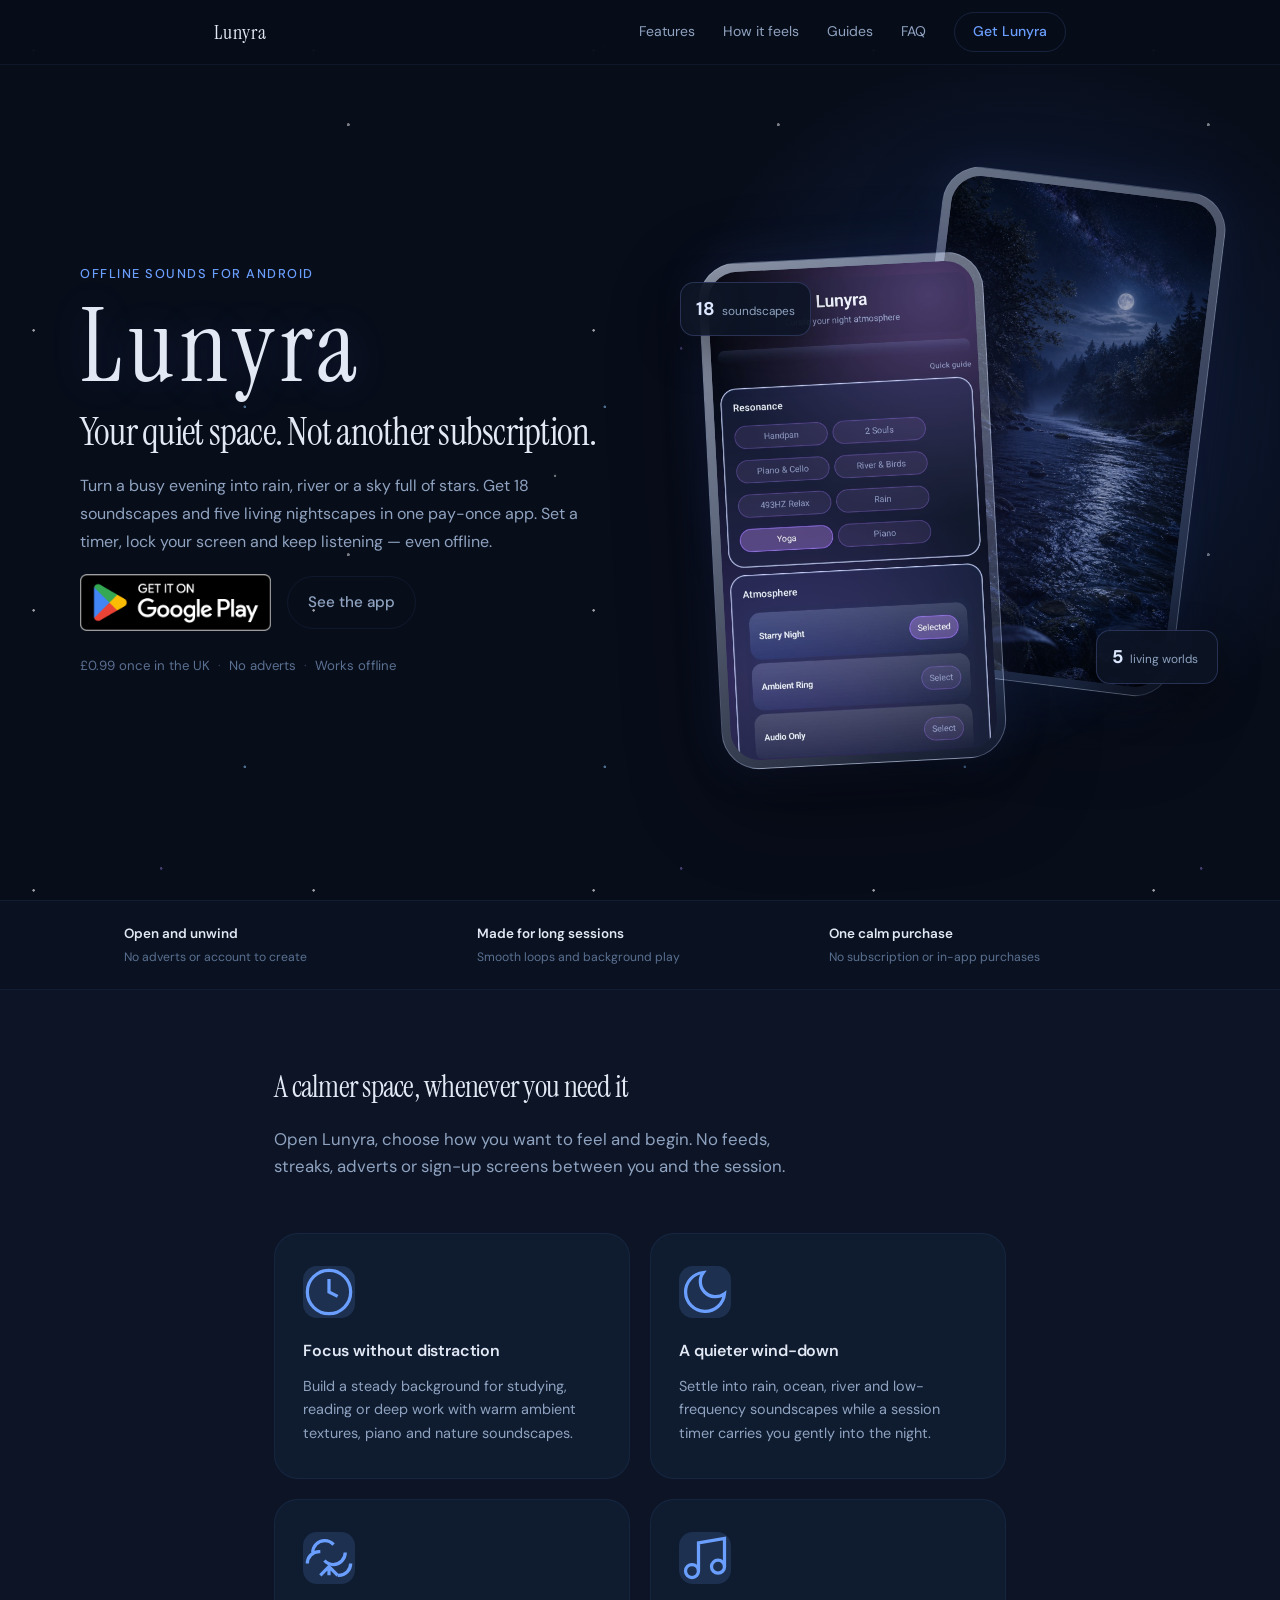
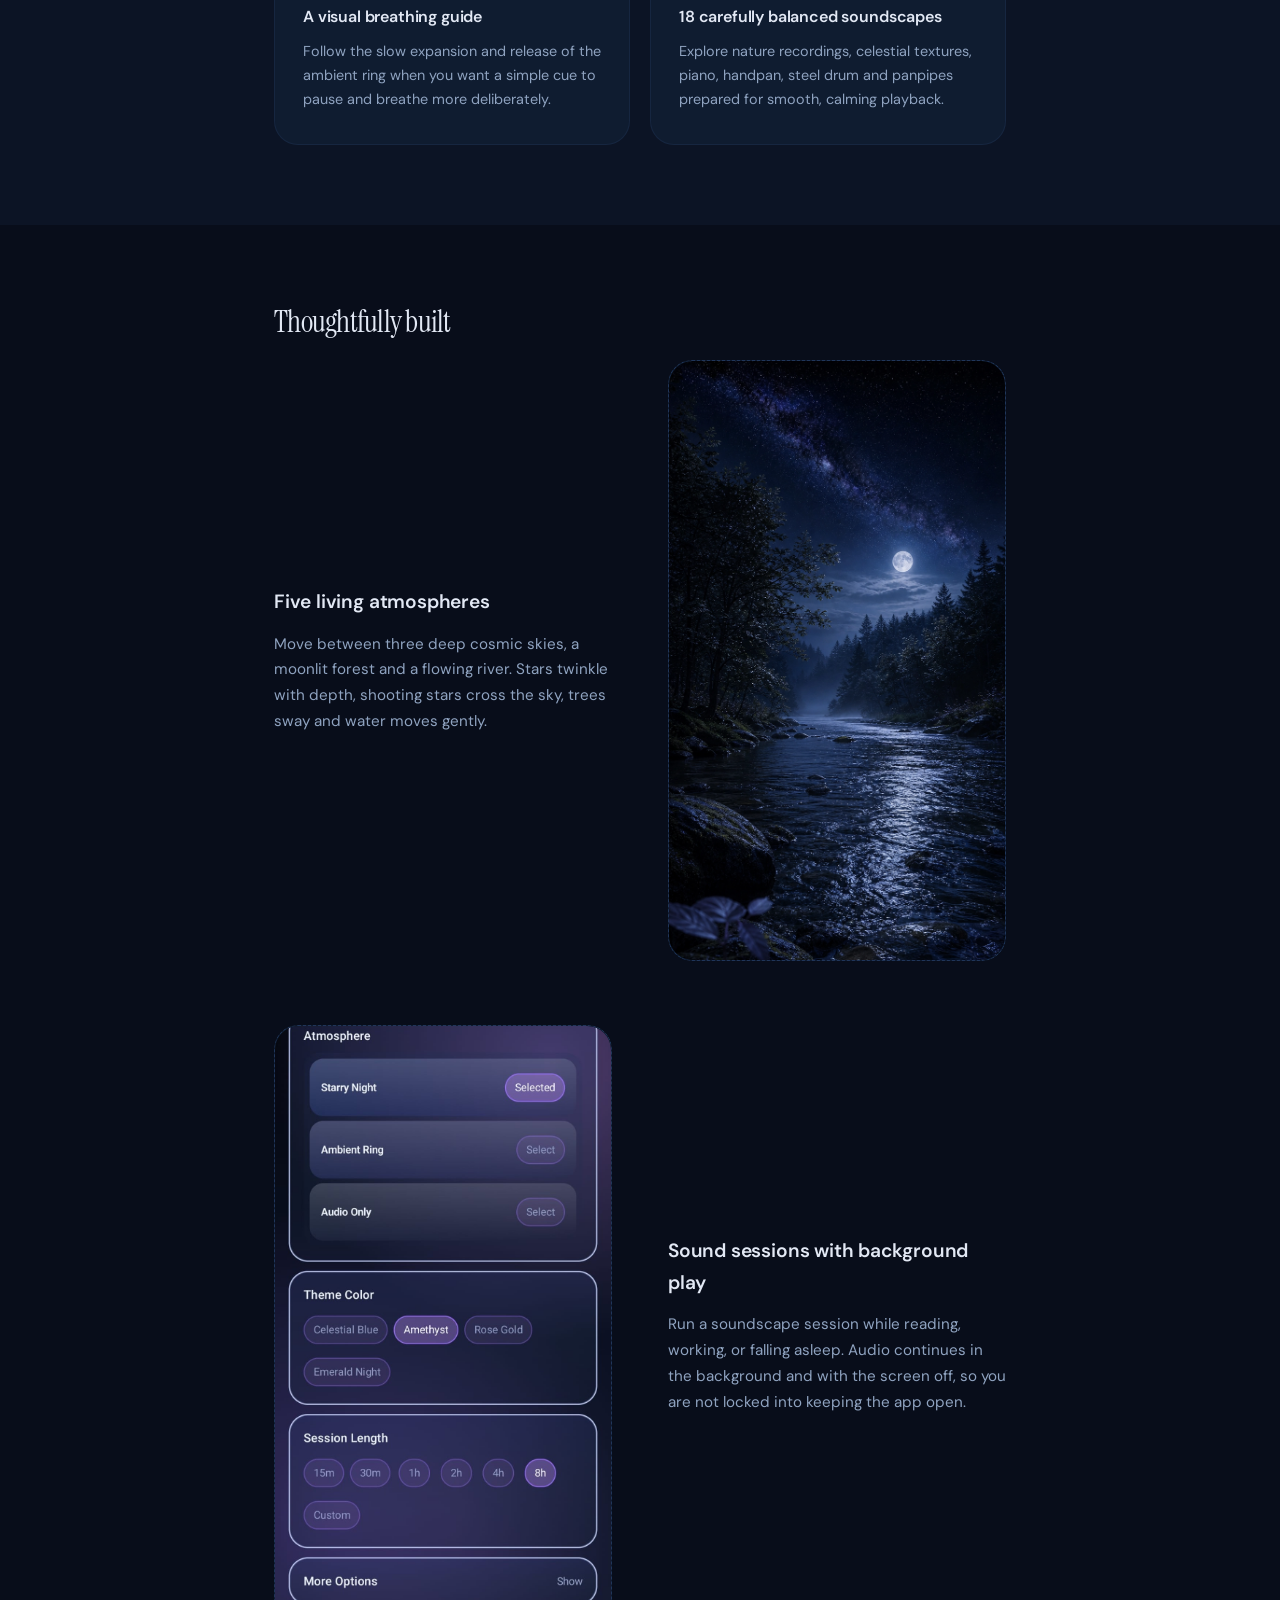
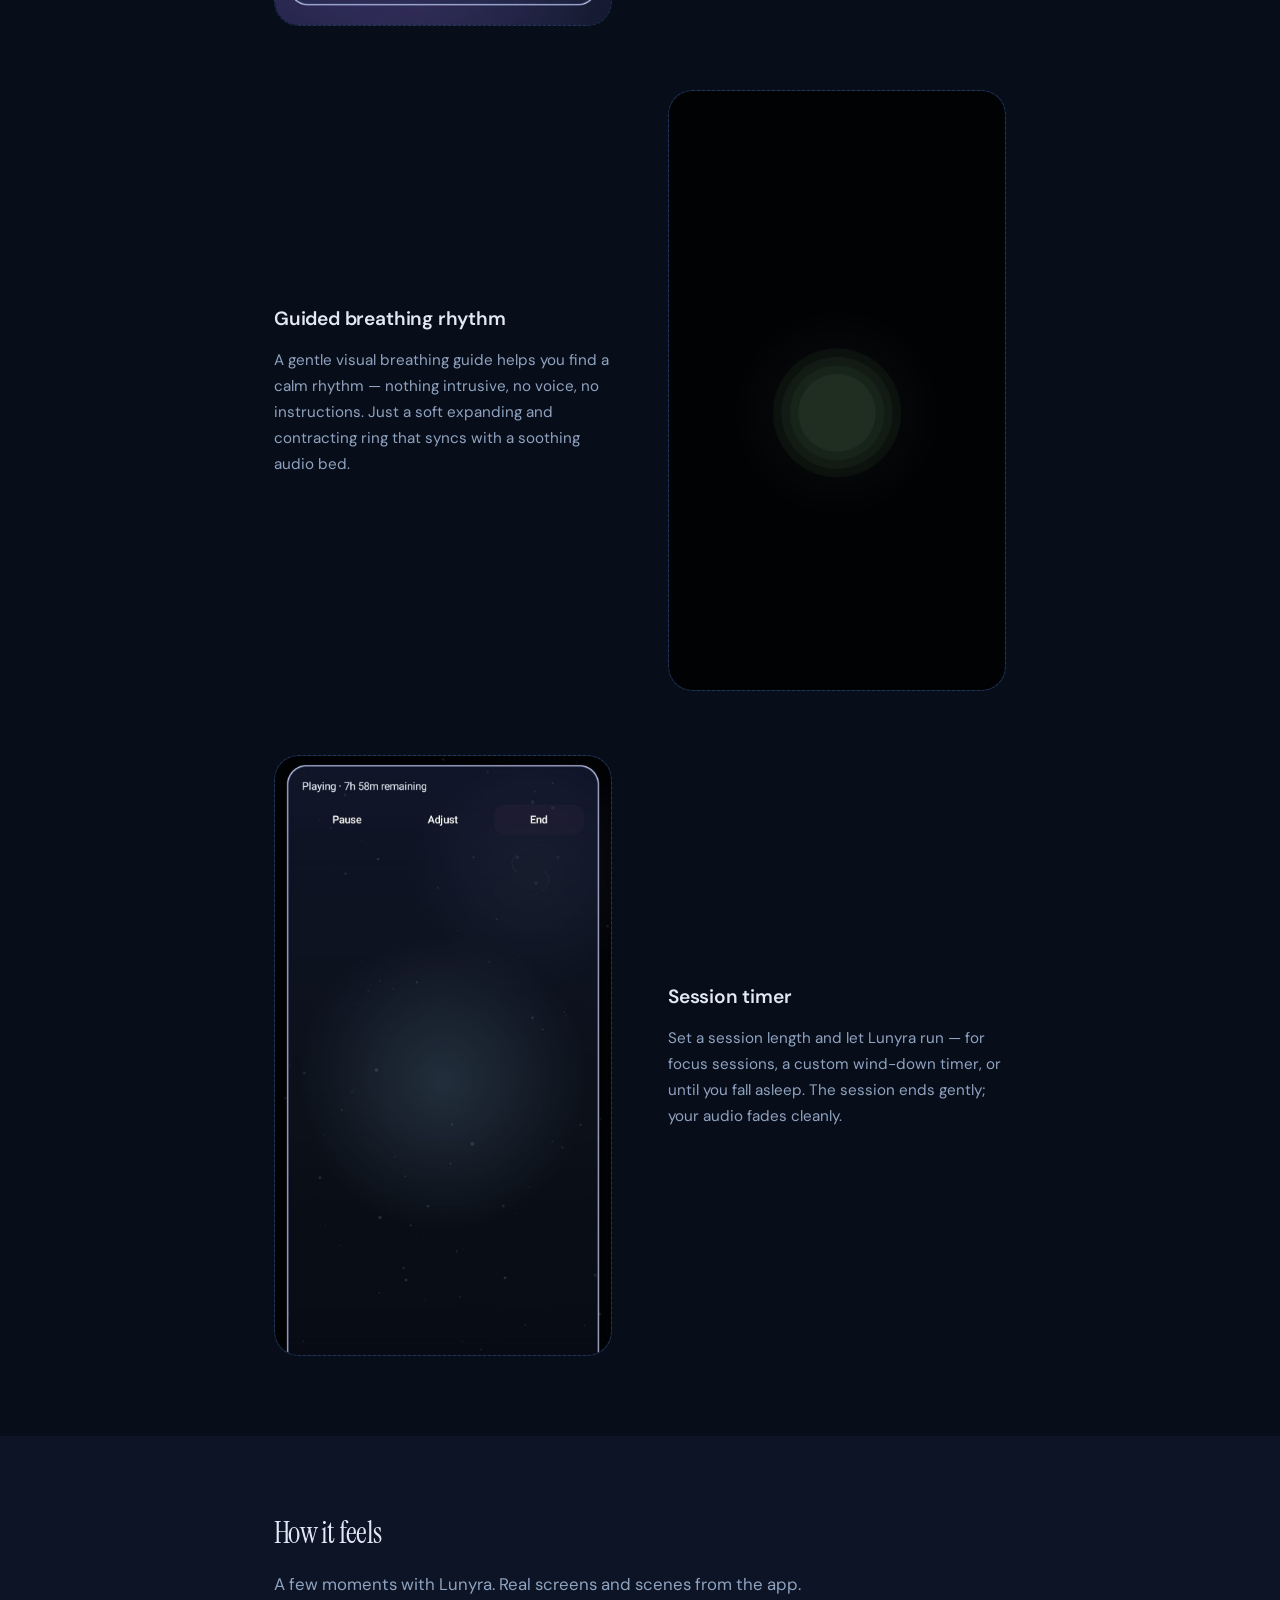
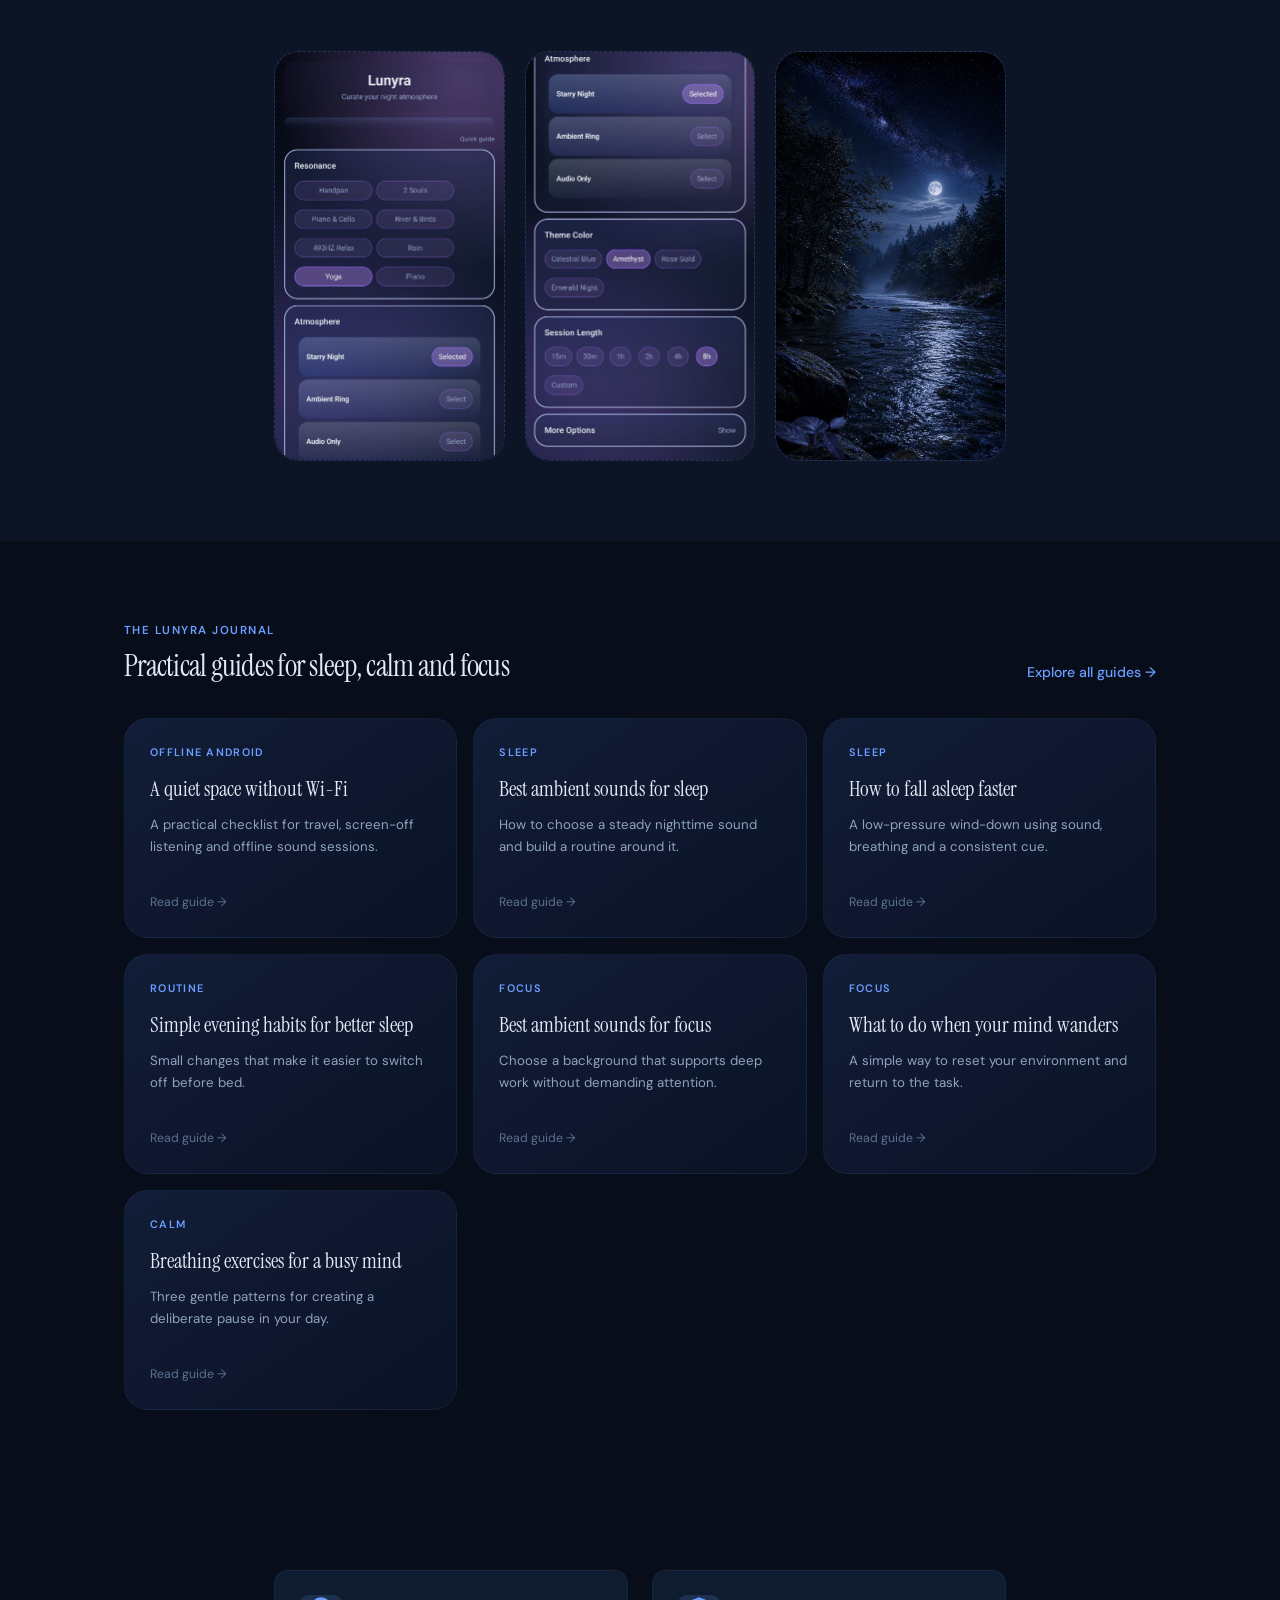
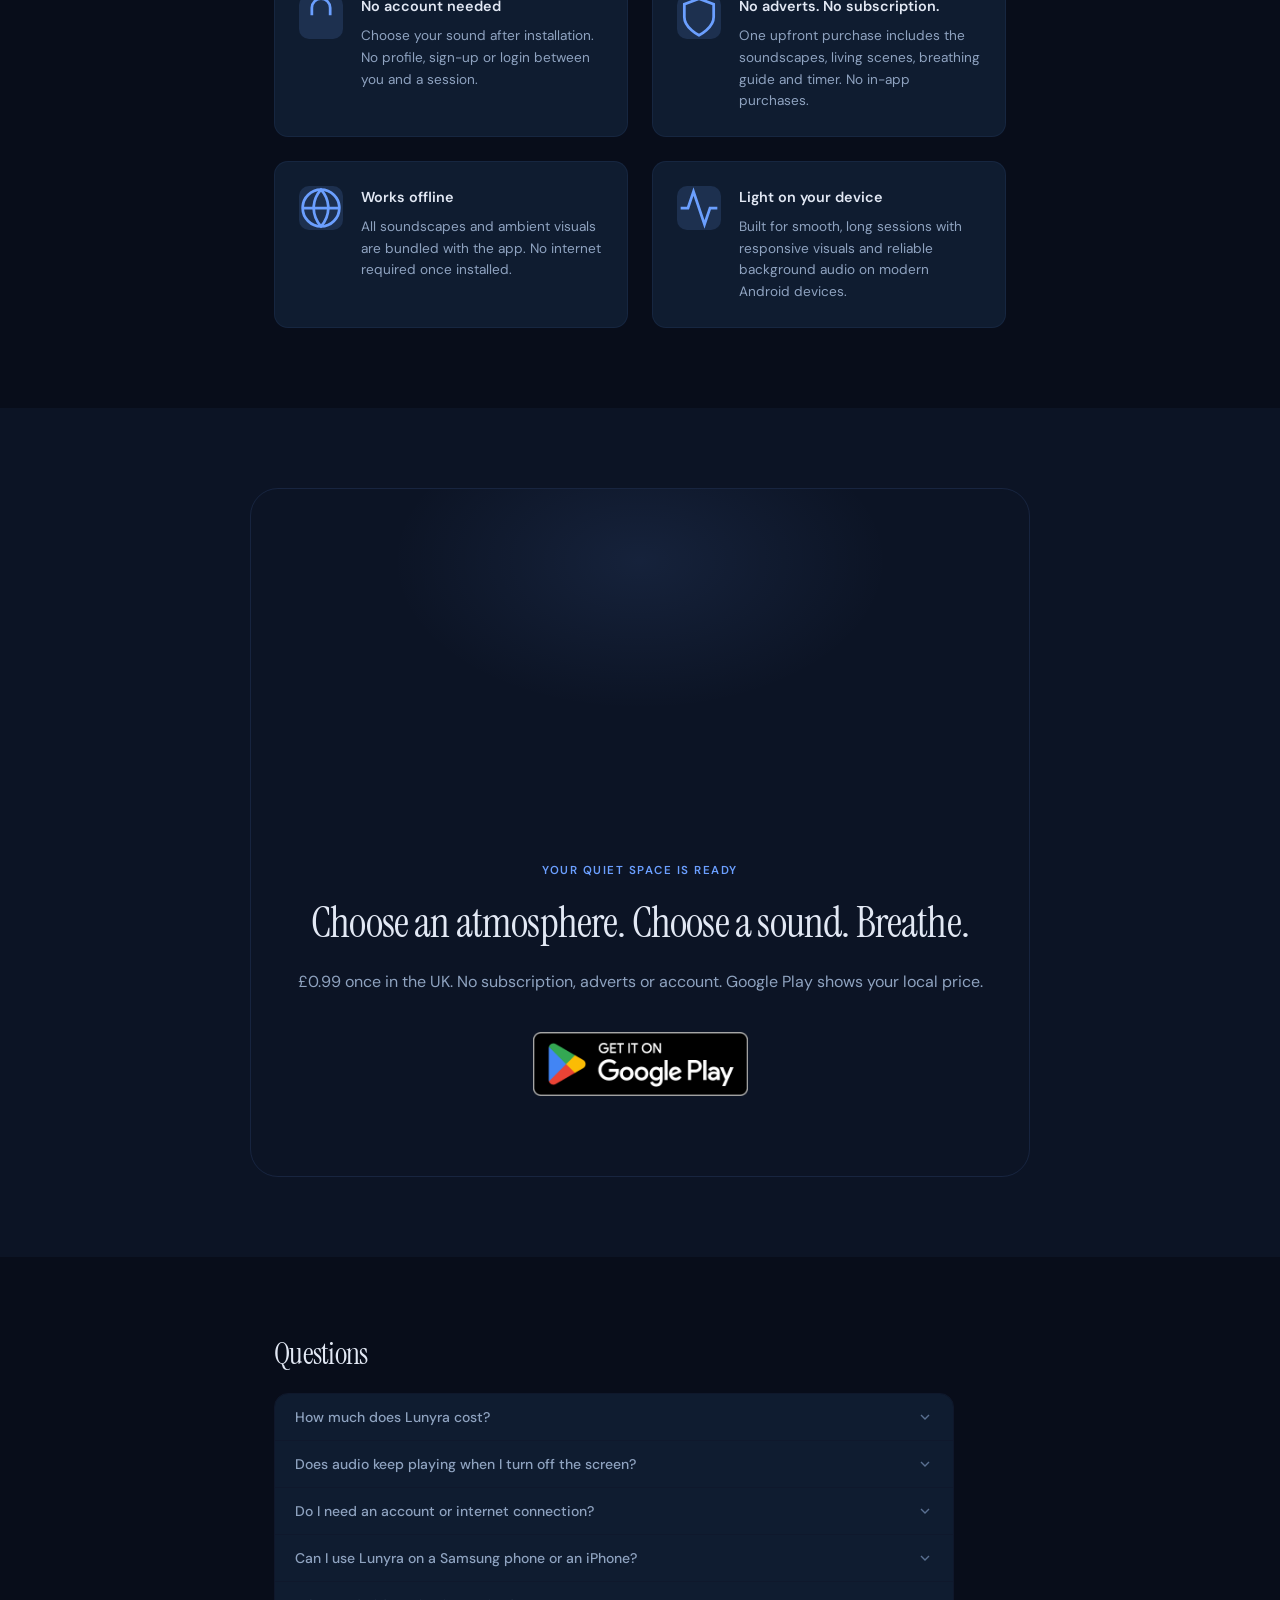
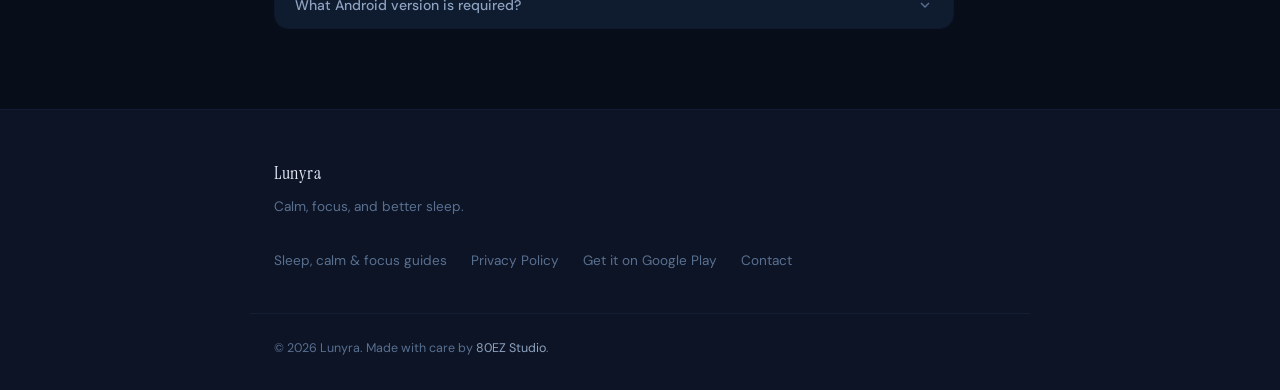
==== commit 660d0419: "Use app-native river artwork and improve public discovery metadata" ====
--- a/index.html
+++ b/index.html
@@ -113,7 +113,7 @@
   
   <link rel="icon" type="image/png" href="favicon.png">
   <link rel="apple-touch-icon" href="favicon.png">
-  <link rel="preload" as="image" href="assets/living-river.png" fetchpriority="high">
+  <link rel="preload" as="image" href="assets/living-river.webp" fetchpriority="high">
   <link rel="preconnect" href="https://fonts.googleapis.com">
   <link rel="preconnect" href="https://fonts.gstatic.com" crossorigin>
   <link href="https://fonts.googleapis.com/css2?family=DM+Sans:ital,opsz,wght@0,9..40,300;0,9..40,400;0,9..40,500;0,9..40,600;1,9..40,300&family=Instrument+Serif:ital@0;1&display=swap" rel="stylesheet">
@@ -183,7 +183,7 @@
         <div class="hero-visual" aria-label="Lunyra app preview">
           <div class="phone-glow" aria-hidden="true"></div>
           <figure class="phone phone--back">
-            <img src="assets/living-river.png" width="1080" height="1920" alt="Lunyra's moonlit living river scene" loading="eager">
+            <img src="assets/living-river.webp" width="1440" height="3200" alt="Lunyra's moonlit living river scene" loading="eager">
           </figure>
           <figure class="phone phone--front">
             <img src="assets/screenshot-home.png" width="919" height="1634" alt="Lunyra sleep sounds and atmosphere selection screen" loading="eager">
@@ -258,7 +258,7 @@
             </div>
             <div class="feature-visual" aria-label="Ambient visual theme screenshot">
               <div class="screenshot-placeholder">
-                <img src="assets/living-river.png" width="1080" height="1920" alt="The moonlit living river scene inside Lunyra" loading="lazy">
+                <img src="assets/living-river.webp" width="1440" height="3200" alt="The moonlit living river scene inside Lunyra" loading="lazy">
               </div>
             </div>
           </div>
@@ -321,7 +321,7 @@
           </div>
           <div class="screenshot-item" aria-label="Lunyra app screenshot — ambient visual theme">
             <div class="screenshot-placeholder screenshot-placeholder--tall">
-              <img src="assets/living-river.png" width="1080" height="1920" alt="Lunyra's flowing river under a moonlit sky" loading="lazy">
+              <img src="assets/living-river.webp" width="1440" height="3200" alt="Lunyra's flowing river under a moonlit sky" loading="lazy">
             </div>
           </div>
         </div>
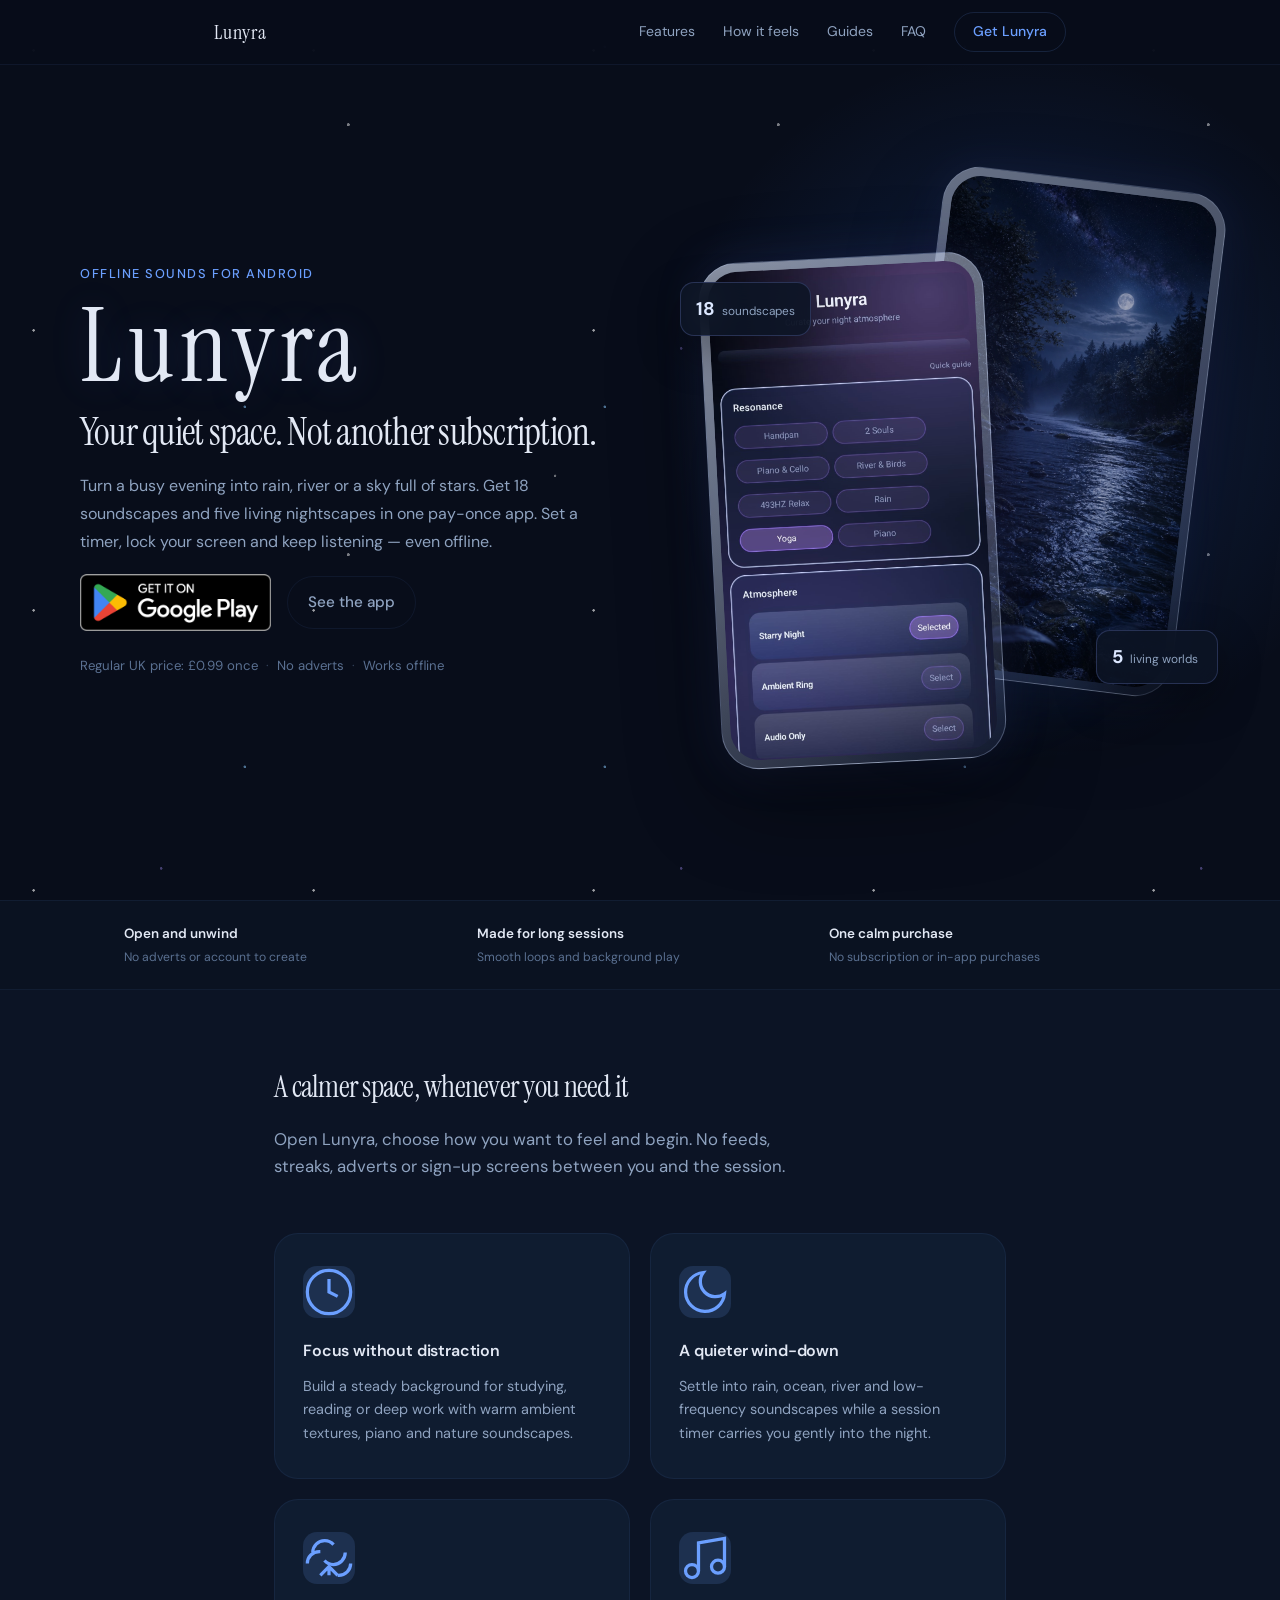
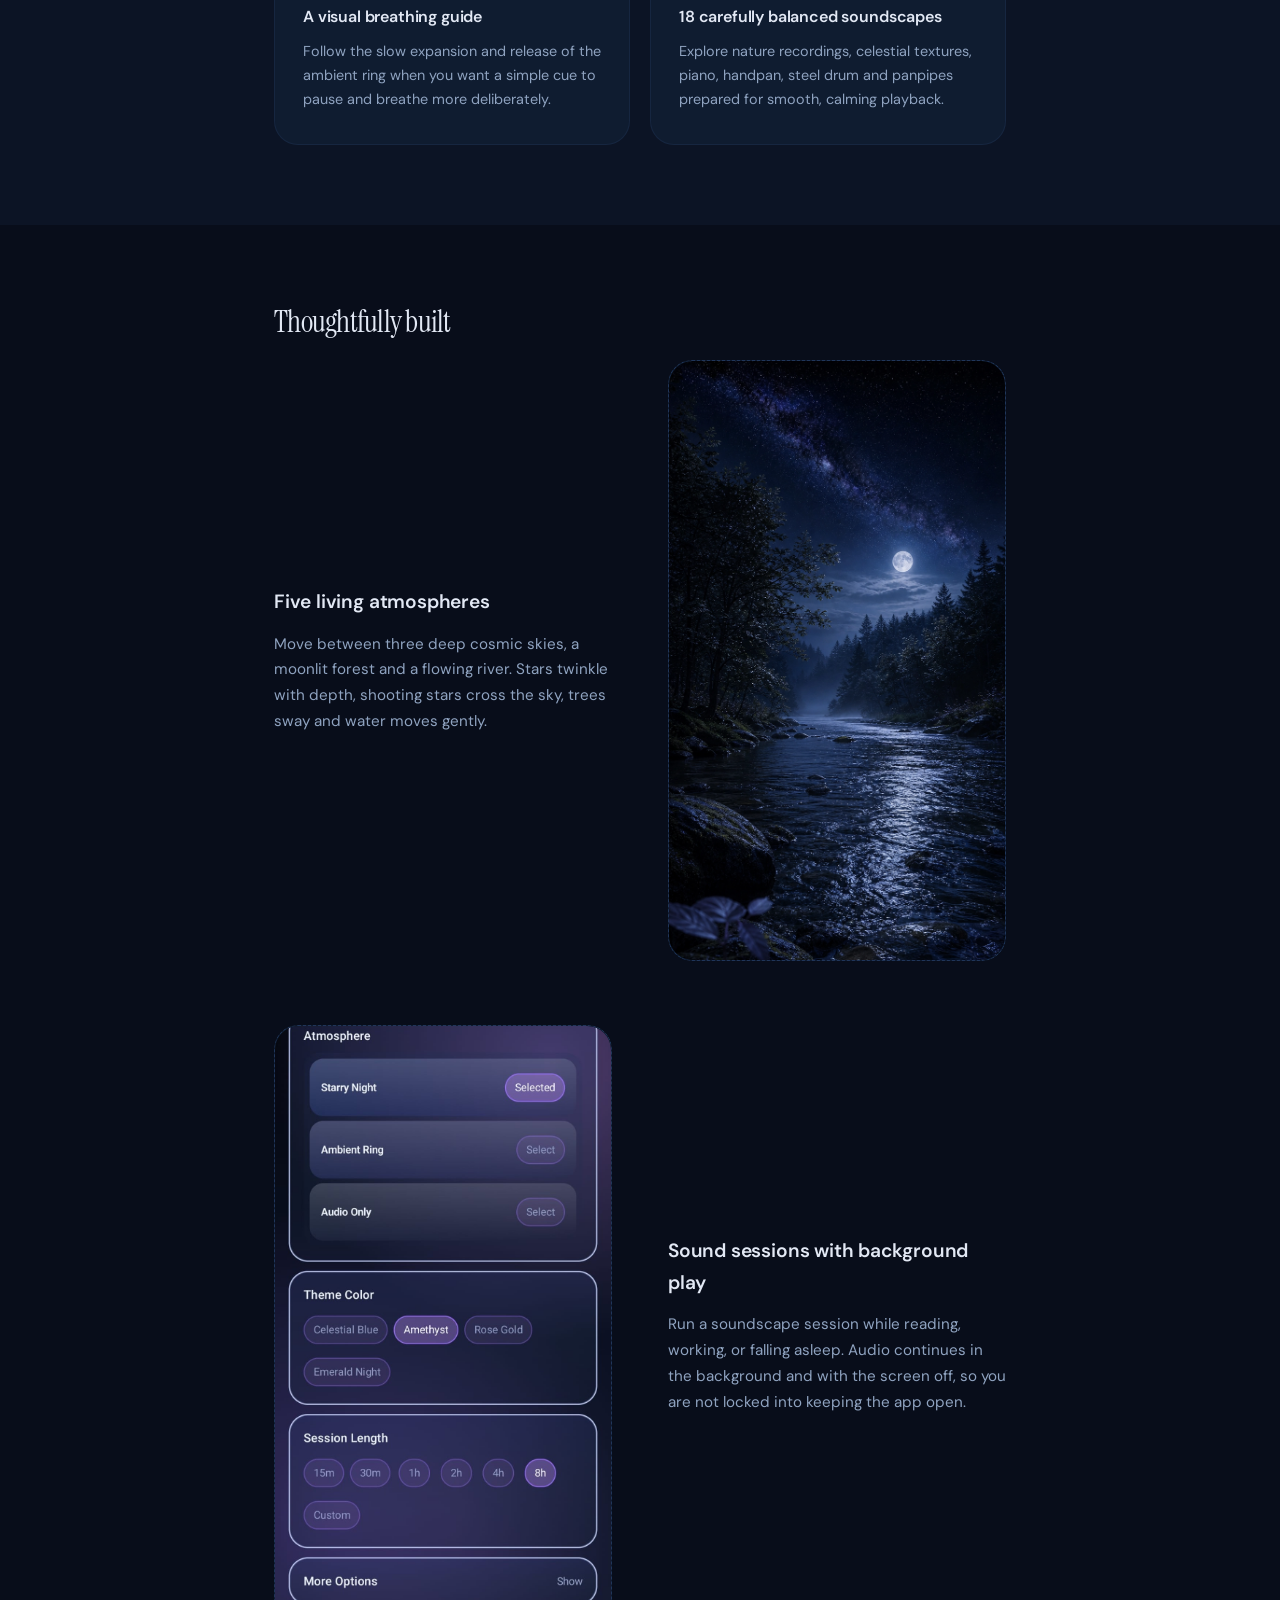
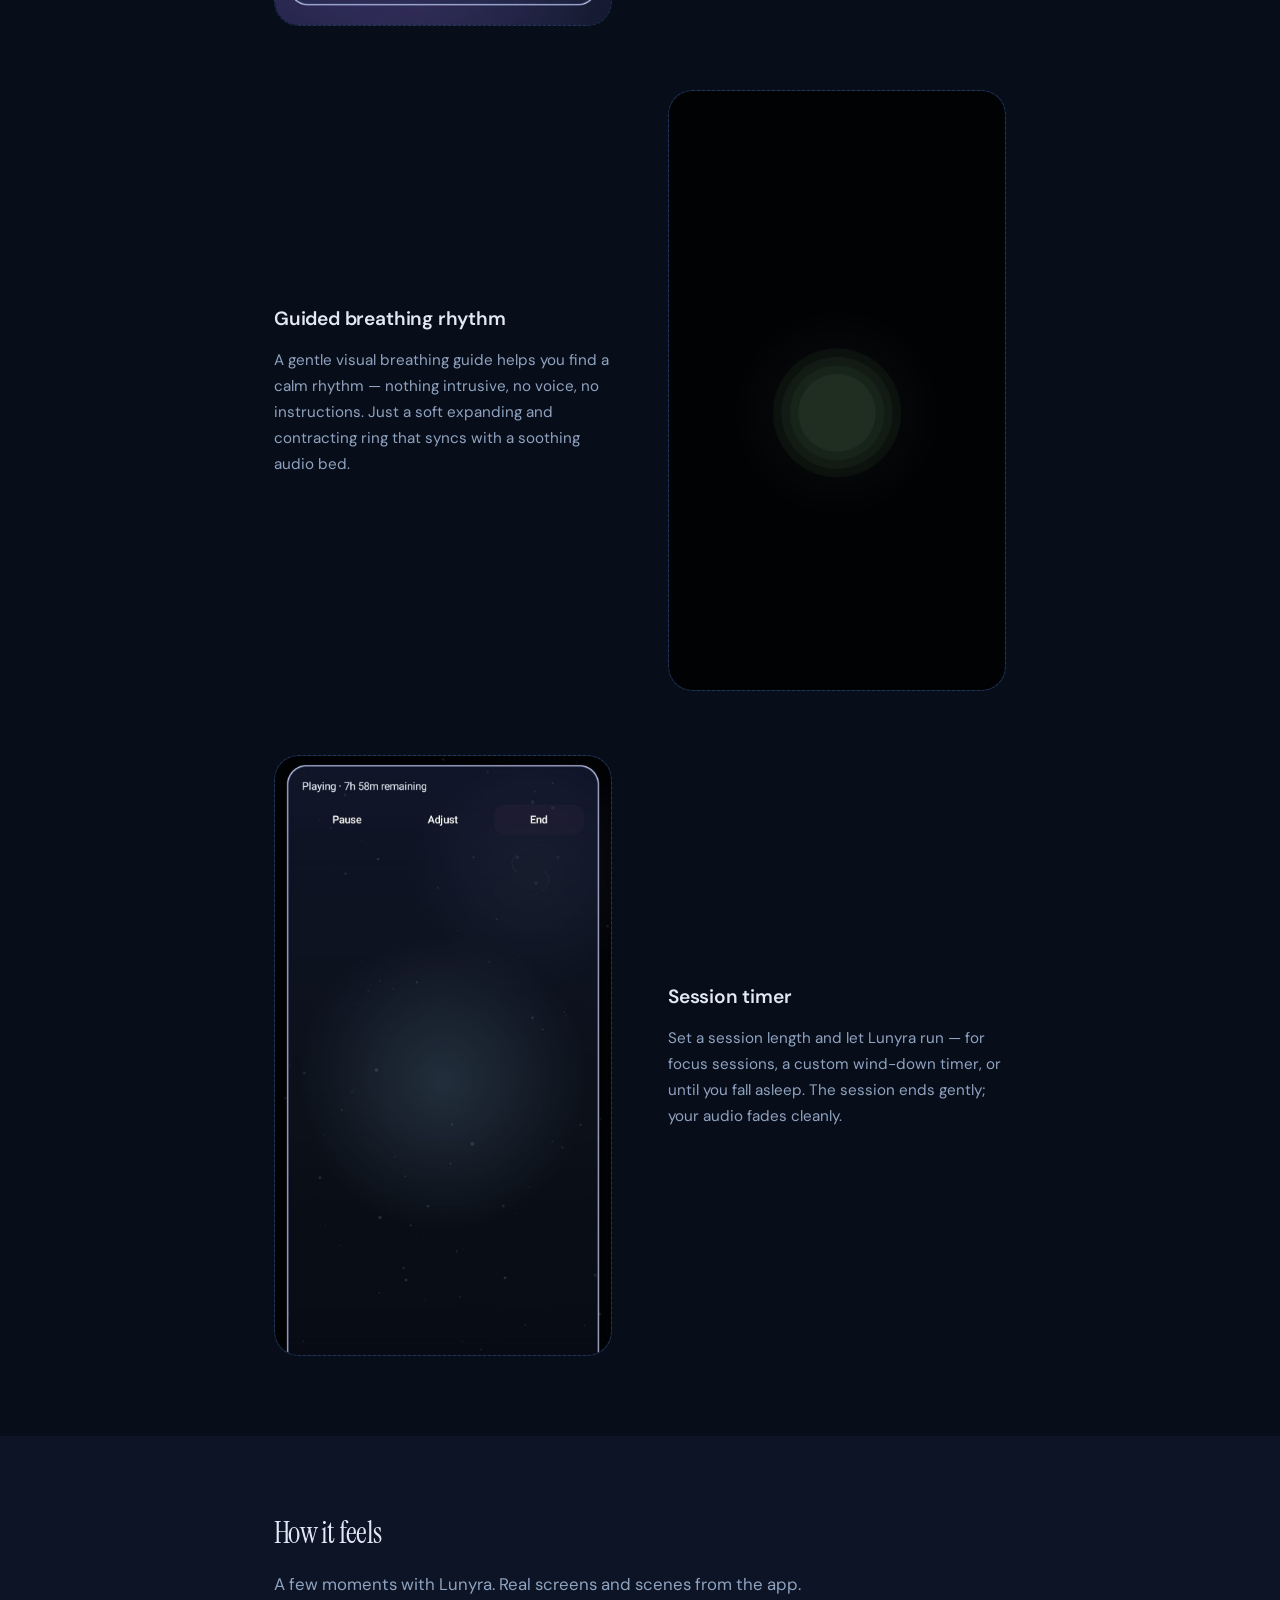
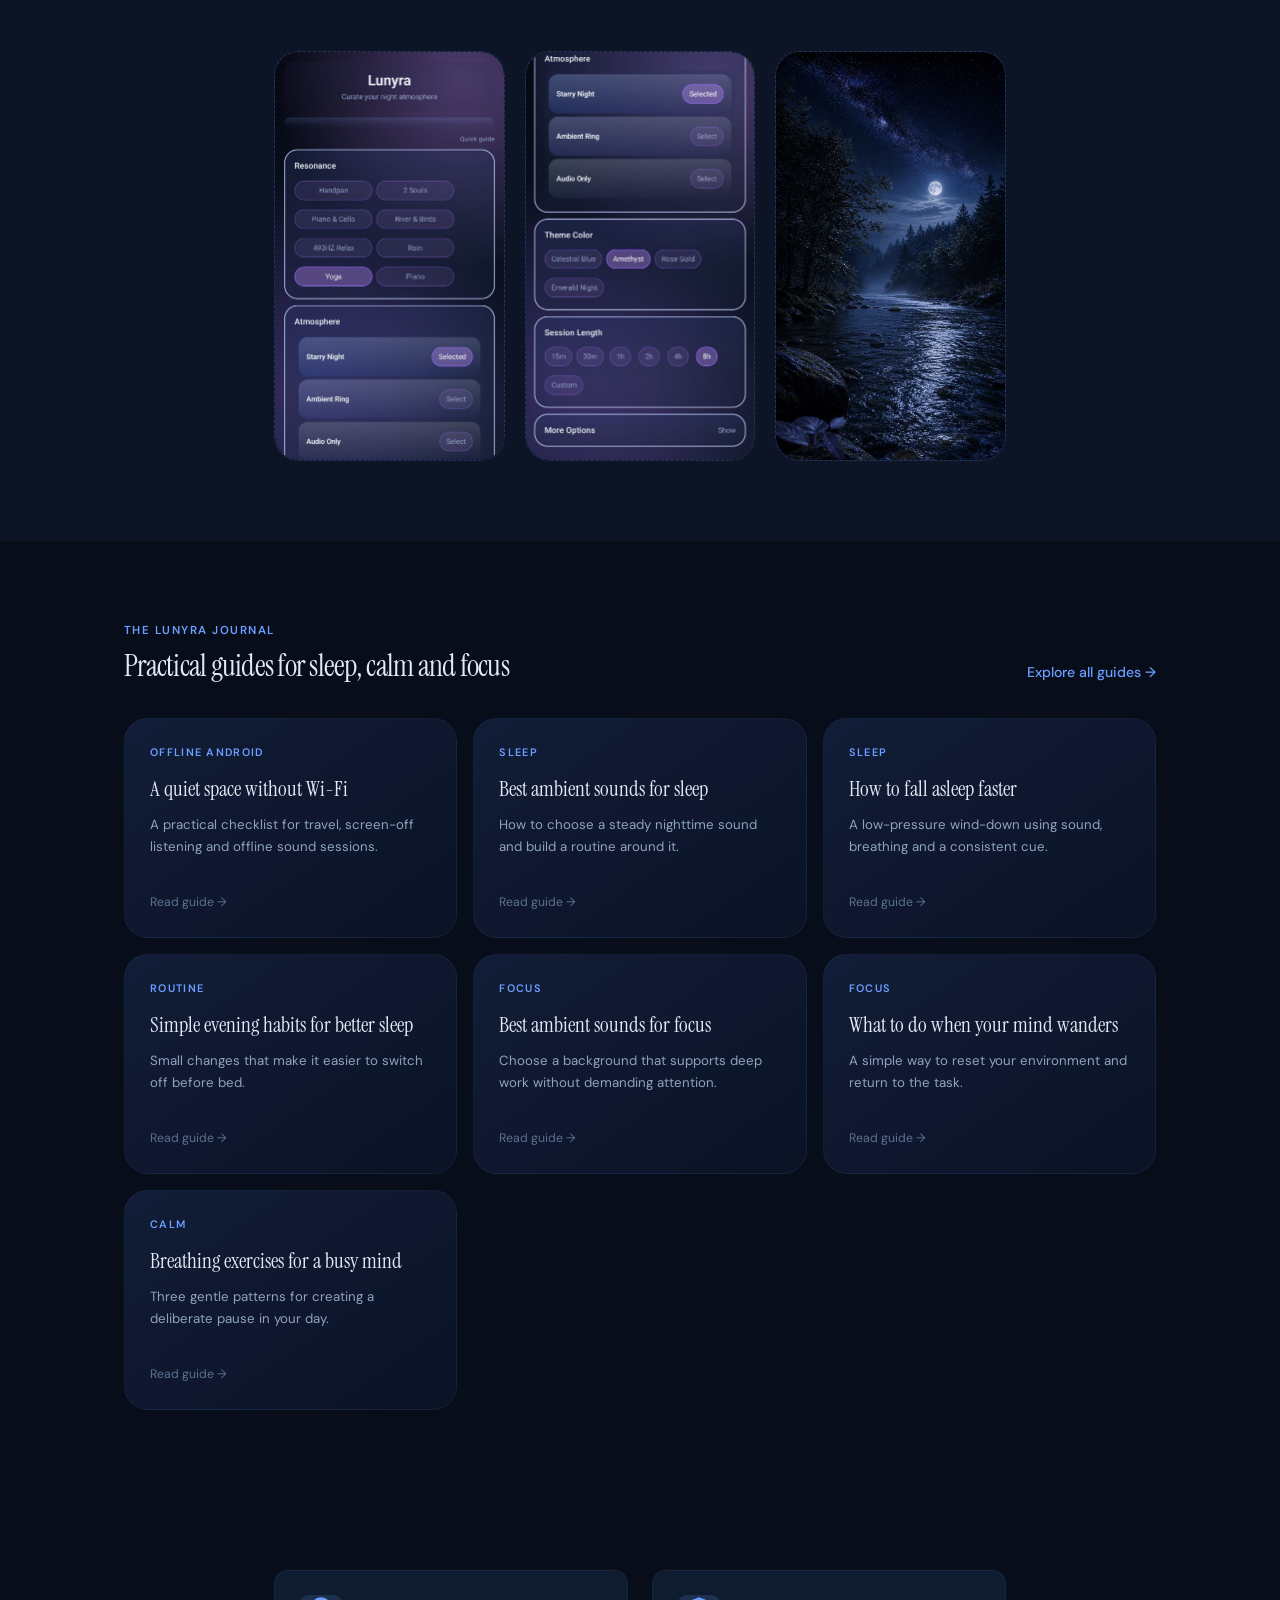
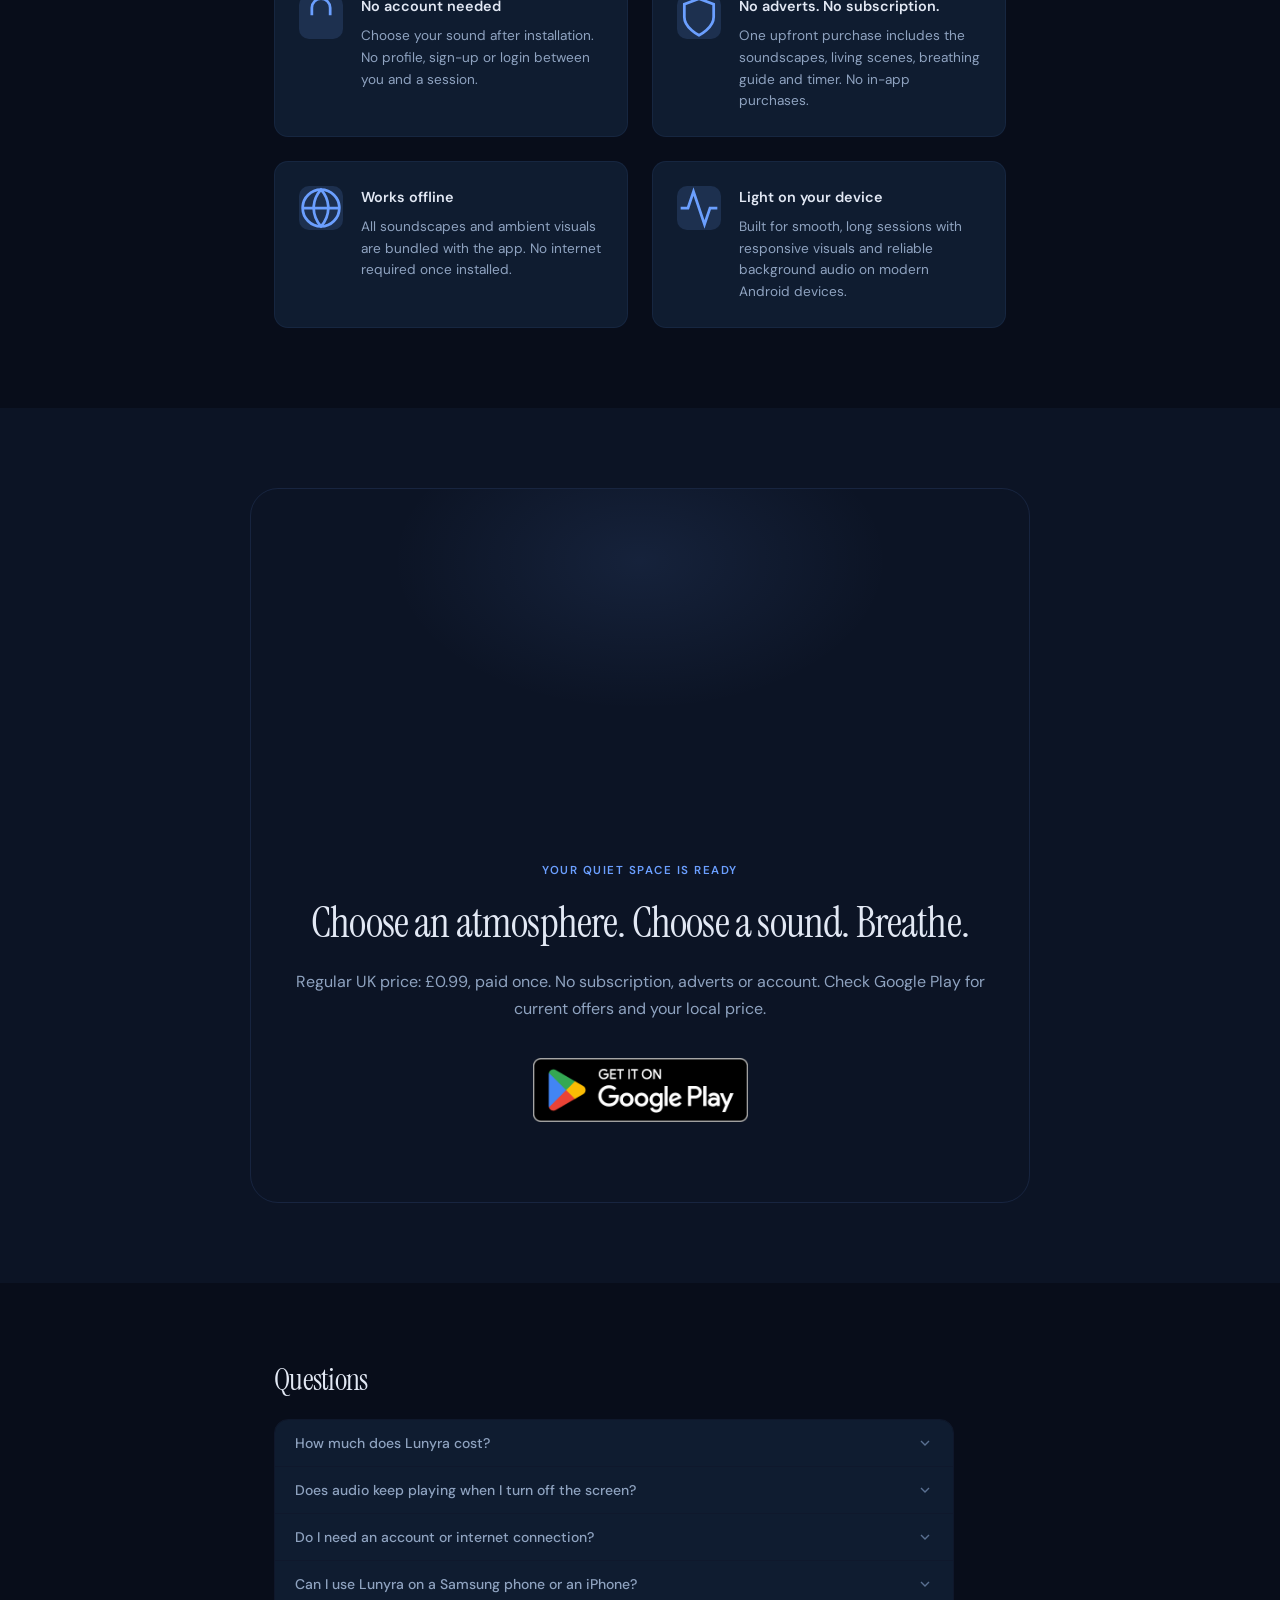
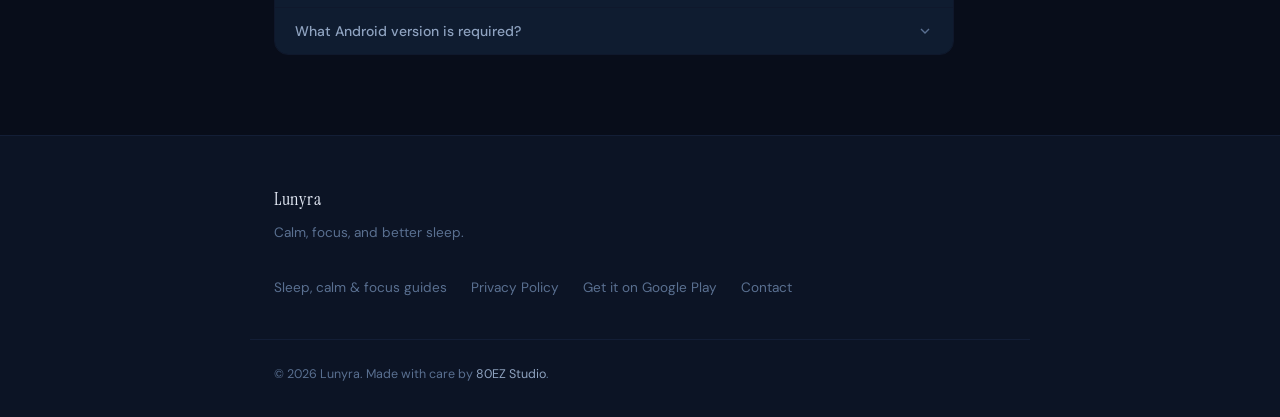
==== commit 21654538: "Publish dated October Lunyra sale notice" ====
--- a/index.html
+++ b/index.html
@@ -72,13 +72,36 @@
           "https://80ezstudio.github.io/Lunyra/assets/screenshot-ambient.png",
           "https://80ezstudio.github.io/Lunyra/assets/screenshot-soundscape.png"
         ],
-        "offers": {
+        "offers": [
+        {
           "@type": "Offer",
           "price": "0.99",
           "priceCurrency": "GBP",
+          "eligibleRegion": "GB",
+          "priceValidUntil": "2026-09-30",
+          "availability": "https://schema.org/InStock",
+          "url": "https://play.google.com/store/apps/details?id=com.eightyezstudio.lunyra"
+        },
+        {
+          "@type": "Offer",
+          "price": "0.50",
+          "priceCurrency": "GBP",
+          "eligibleRegion": "GB",
+          "validFrom": "2026-10-01",
+          "priceValidUntil": "2026-10-07",
+          "availability": "https://schema.org/InStock",
+          "url": "https://play.google.com/store/apps/details?id=com.eightyezstudio.lunyra"
+        },
+        {
+          "@type": "Offer",
+          "price": "0.99",
+          "priceCurrency": "GBP",
+          "eligibleRegion": "GB",
+          "validFrom": "2026-10-08",
           "availability": "https://schema.org/InStock",
           "url": "https://play.google.com/store/apps/details?id=com.eightyezstudio.lunyra"
         }
+        ]
       },
       {
         "@type": "FAQPage",
@@ -86,7 +109,7 @@
           {
             "@type": "Question",
             "name": "How much does Lunyra cost?",
-            "acceptedAnswer": { "@type": "Answer", "text": "Lunyra costs £0.99 in the UK on Google Play, verified on 30 September 2026. It is a one-time purchase with no subscription or in-app purchases. Google Play shows the current local price before purchase." }
+            "acceptedAnswer": { "@type": "Answer", "text": "Lunyra's regular UK price is £0.99, paid once. A seven-day Google Play sale is scheduled for 1–7 October 2026, with a UK price of £0.50. There is no subscription or in-app purchase. Prices vary by country; Google Play shows the current price before purchase." }
           },
           {
             "@type": "Question",
@@ -125,6 +148,7 @@
   <!-- Verified public product links; ratings stay hidden until real reviews exist. -->
   <script src="CONFIG.js" defer></script>
   <script src="campaign-links.js" defer></script>
+  <script src="sale-notice.js" defer></script>
 </head>
 <body>
 
@@ -166,6 +190,10 @@
           <h1 id="hero-heading" class="hero-title">Lunyra</h1>
           <p class="hero-lead">Your quiet space. Not another subscription.</p>
           <p class="hero-subtitle">Turn a busy evening into rain, river or a sky full of stars. Get 18 soundscapes and five living nightscapes in one pay-once app. Set a timer, lock your screen and keep listening — even offline.</p>
+          <aside id="october-sale" class="sale-notice" aria-label="October Google Play offer">
+            <strong>UK offer: 50p, paid once</strong>
+            <span>1–7 October 2026 on Google Play. Regular UK price: 99p. Local prices vary; check Google Play before buying.</span>
+          </aside>
           <div class="hero-actions">
             <a class="play-badge-link" href="https://play.google.com/store/apps/details?id=com.eightyezstudio.lunyra&amp;referrer=utm_source%3Dlunyra_website%26utm_medium%3Dorganic_web%26utm_campaign%3Dquiet_space_2026_09%26utm_content%3Dhero" rel="noopener noreferrer" target="_blank" aria-label="Get Lunyra on Google Play">
               <img src="assets/google-play-badge.png" width="191" height="57" alt="Get Lunyra on Google Play" fetchpriority="high">
@@ -173,7 +201,7 @@
             <a href="#how-it-feels" class="btn-ghost">See the app</a>
           </div>
           <div class="hero-trust" aria-label="Lunyra highlights">
-            <span id="hero-price">£0.99 once in the UK</span>
+            <span id="hero-price">Regular UK price: £0.99 once</span>
             <span class="hero-divider" aria-hidden="true">·</span>
             <span>No adverts</span>
             <span class="hero-divider" aria-hidden="true">·</span>
@@ -435,7 +463,7 @@
         <div class="cta-glow" aria-hidden="true"></div>
         <p class="section-kicker">Your quiet space is ready</p>
         <h2 id="cta-heading" class="cta-title">Choose an atmosphere. Choose a sound. Breathe.</h2>
-        <p id="cta-price" class="cta-sub">£0.99 once in the UK. No subscription, adverts or account. Google Play shows your local price.</p>
+        <p id="cta-price" class="cta-sub">Regular UK price: £0.99, paid once. No subscription, adverts or account. Check Google Play for current offers and your local price.</p>
         <a class="play-badge-link play-badge-link--large" href="https://play.google.com/store/apps/details?id=com.eightyezstudio.lunyra&amp;referrer=utm_source%3Dlunyra_website%26utm_medium%3Dorganic_web%26utm_campaign%3Dquiet_space_2026_09%26utm_content%3Dclosing_cta" rel="noopener noreferrer" target="_blank" aria-label="Get Lunyra on Google Play">
           <img src="assets/google-play-badge.png" width="215" height="64" alt="Get Lunyra on Google Play" loading="lazy">
         </a>
@@ -454,7 +482,7 @@
               <svg class="faq-chevron" viewBox="0 0 24 24" fill="none" stroke="currentColor" stroke-width="2" aria-hidden="true"><polyline points="6 9 12 15 18 9"/></svg>
             </button>
             <div id="faq-1" class="faq-answer" hidden>
-              <p>Lunyra is £0.99 in the UK, paid once — verified on 30 September 2026. No subscription and no in-app purchases. Google Play shows the current price for your country before you buy.</p>
+              <p>Lunyra's regular UK price is £0.99, paid once. A seven-day Google Play sale is scheduled for 1–7 October 2026, with a UK price of £0.50. No subscription and no in-app purchases. Prices vary by country; Google Play shows the current price before you buy.</p>
             </div>
           </div>
 
--- a/styles.css
+++ b/styles.css
@@ -313,6 +313,20 @@
   letter-spacing: .02em;
 }
 
+.sale-notice {
+  max-width: 540px;
+  margin: 0 0 22px;
+  padding: 16px 18px;
+  border: 1px solid rgba(132, 185, 255, .4);
+  border-radius: 14px;
+  background: rgba(31, 53, 94, .62);
+  color: var(--text-2);
+  font-size: 1rem;
+  line-height: 1.6;
+}
+.sale-notice strong { display: block; color: var(--text-1); margin-bottom: 4px; }
+.sale-notice[hidden] { display: none; }
+
 .hero-actions {
   display: flex;
   align-items: center;
